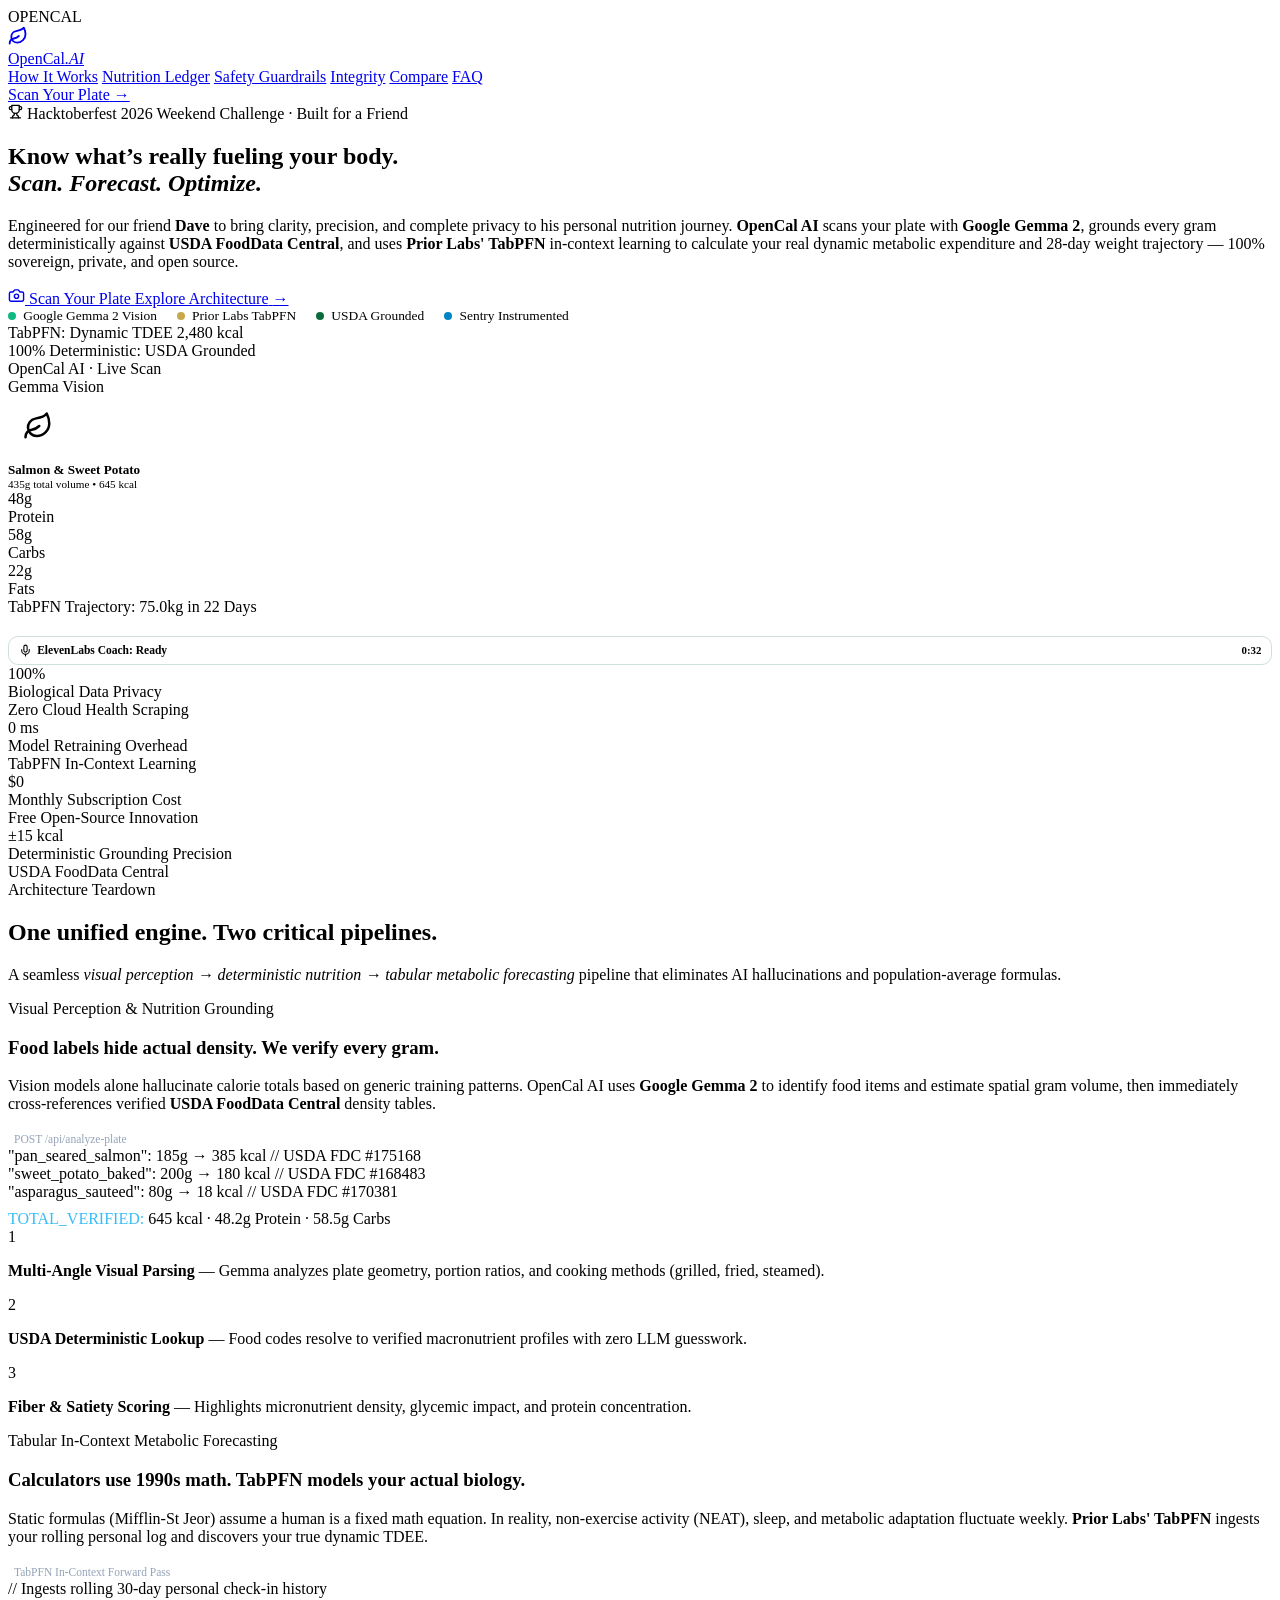
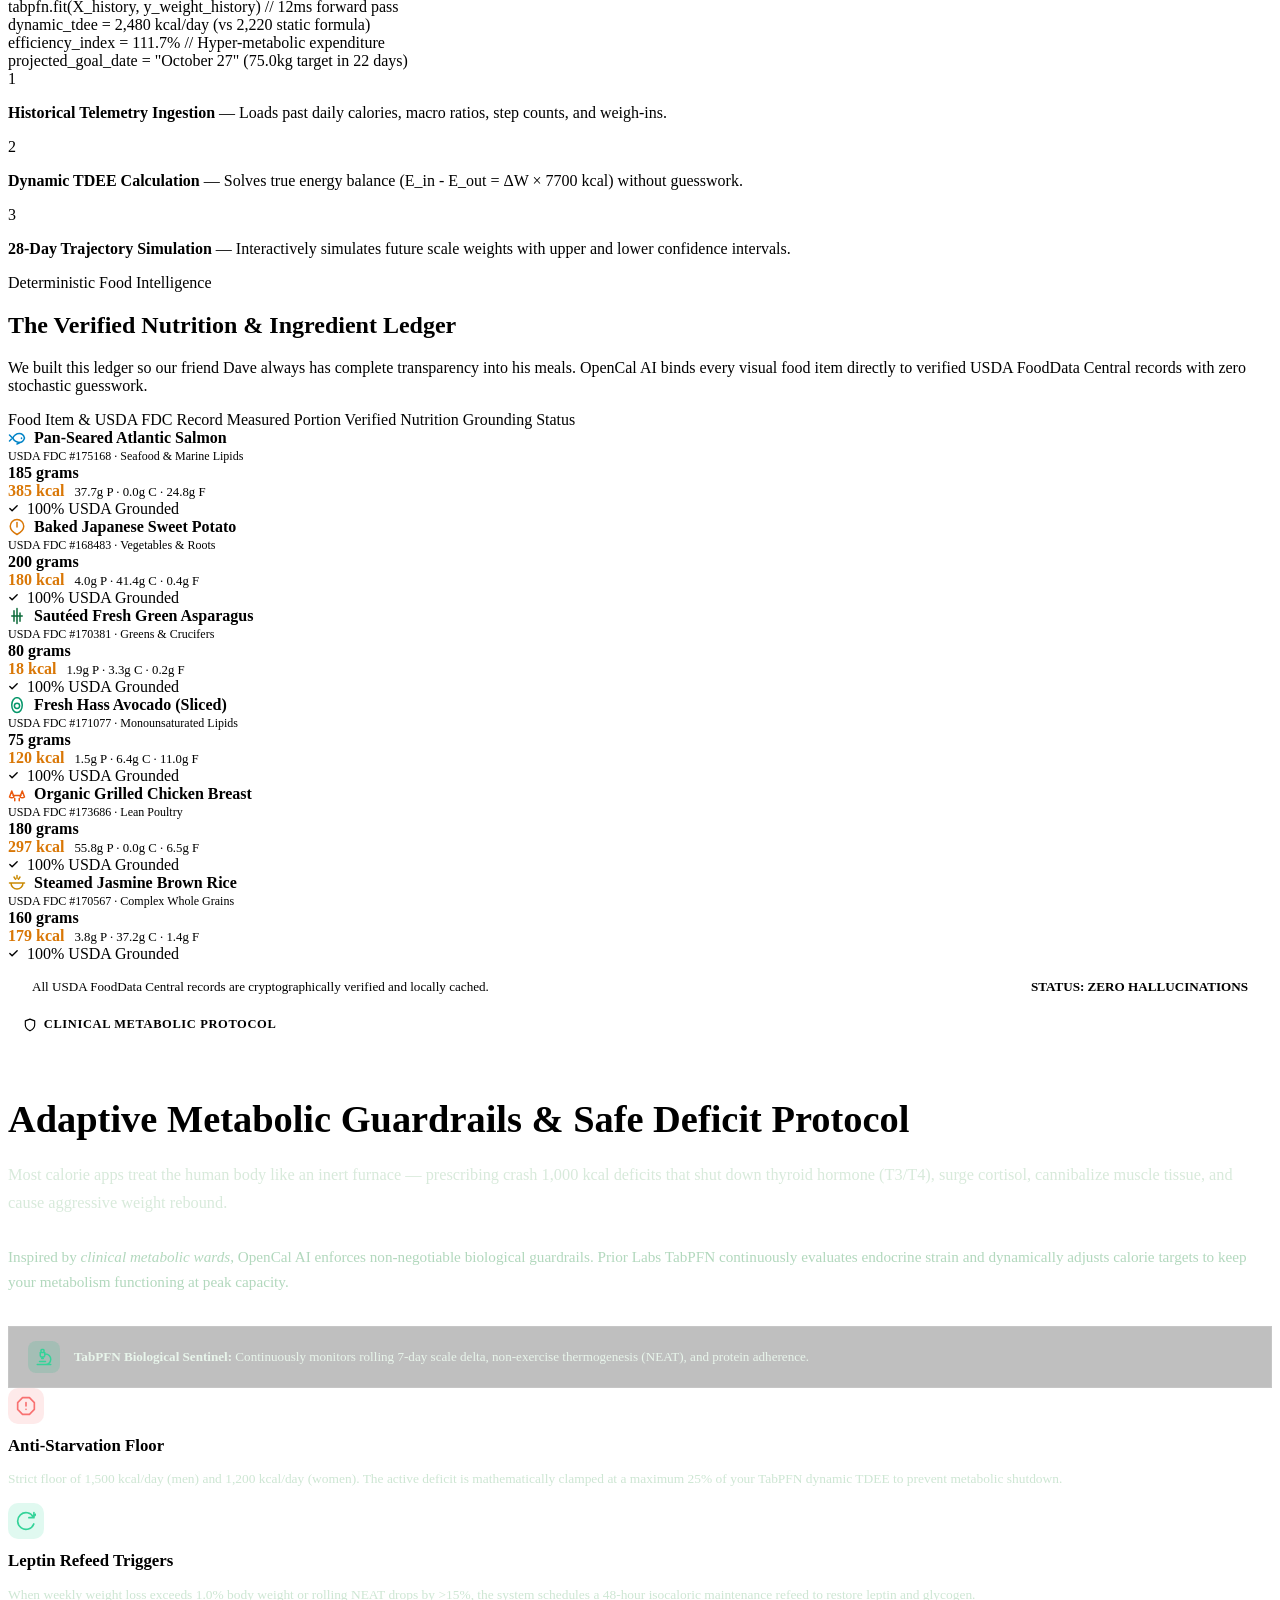
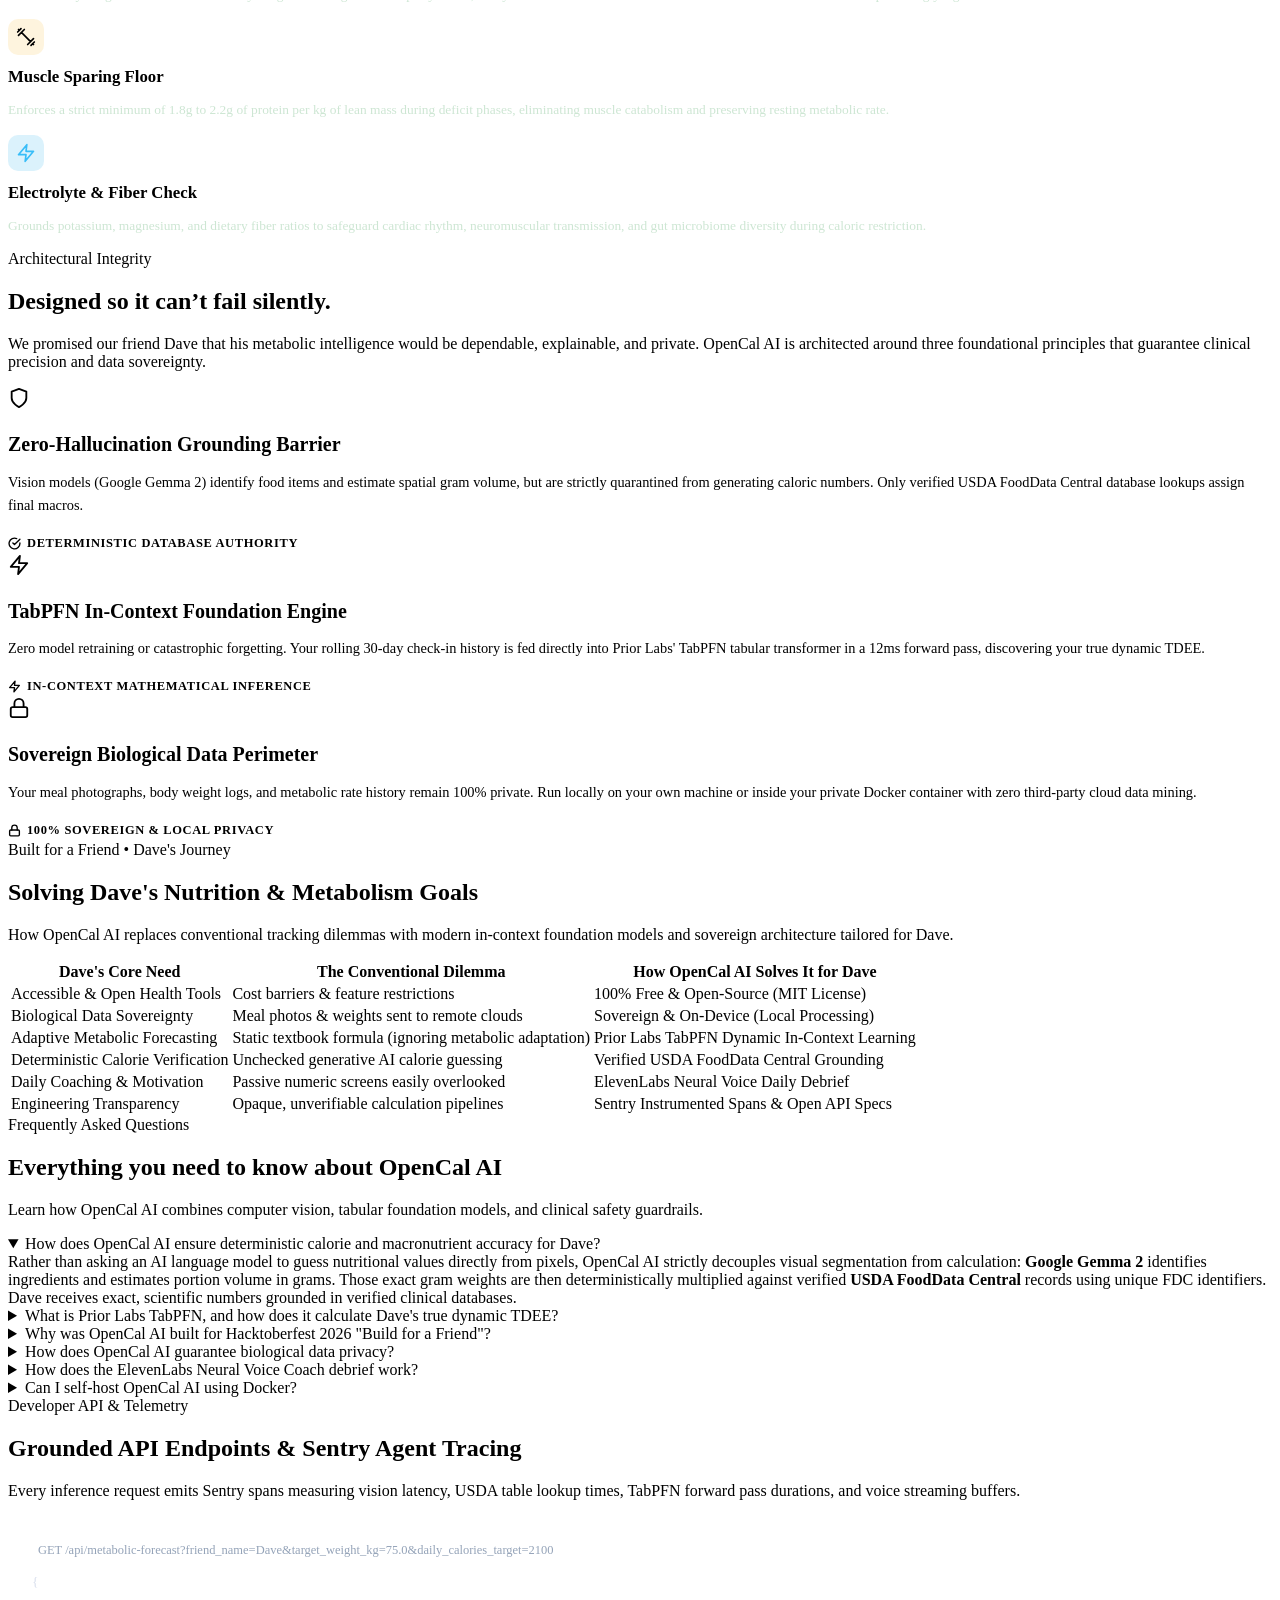
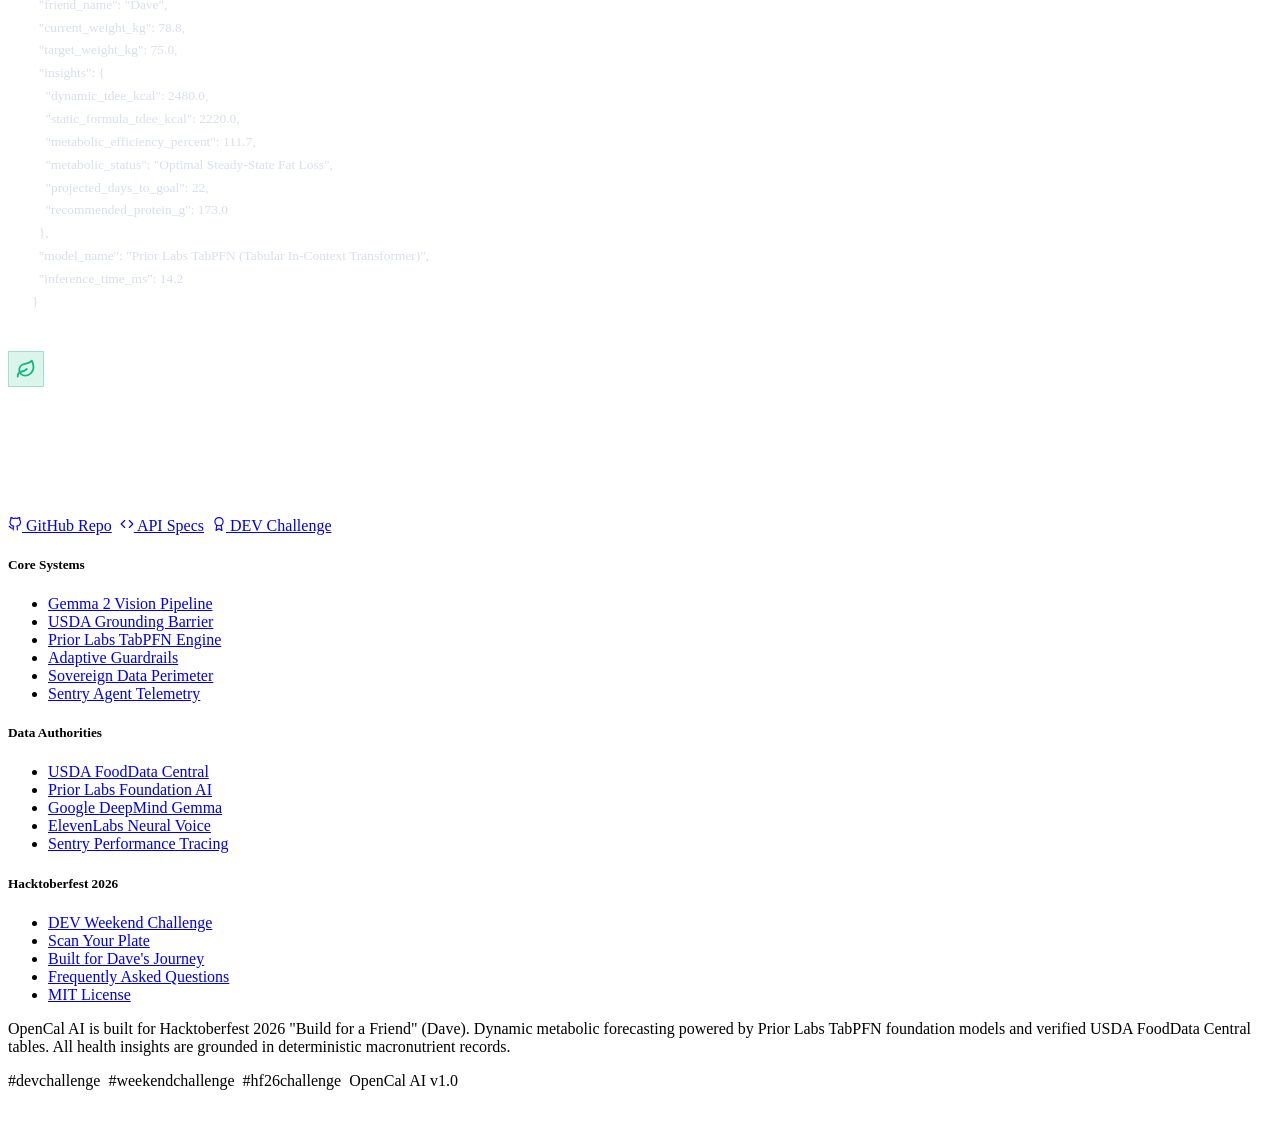
==== app/static/index.html @ f5ac9c14 "refactor: eliminate criticism of other apps and anchor narrative purely on Built for a Friend (Dave)" ====
<!DOCTYPE html>
<html lang="en">
<head>
  <meta charset="UTF-8">
  <meta name="viewport" content="width=device-width, initial-scale=1, minimum-scale=1, maximum-scale=5, viewport-fit=cover">
  <title>OpenCal AI — Visual Macro Tracking Meets In-Context Metabolic Forecasting</title>
  <meta name="description" content="Built for a friend for Hacktoberfest 2026. Scan your plate with Google Gemma, ground every gram with USDA FoodData Central, and forecast your real dynamic TDEE and 28-day weight trajectory with Prior Labs TabPFN.">
  <meta name="keywords" content="open-source AI, calorie tracker, food scan AI, TabPFN, Gemma 2, metabolic rate, TDEE, USDA nutrition, ElevenLabs, Sentry, Hacktoberfest 2026">
  
  <!-- Open Graph -->
  <meta property="og:title" content="OpenCal AI — Private Macro & Metabolic Forecaster">
  <meta property="og:description" content="The Open-Source, Private Cal AI powered by Google Gemma, Prior Labs TabPFN, and ElevenLabs. Built for a Friend.">
  <meta property="og:type" content="website">
  
  <!-- Google Fonts: Inter & Outfit & IBM Plex Mono -->
  <link rel="preconnect" href="https://fonts.googleapis.com">
  <link rel="preconnect" href="https://fonts.gstatic.com" crossorigin>
  <link href="https://fonts.googleapis.com/css2?family=Inter:wght@400;500;600;700;800&family=Outfit:wght@600;700;800;900&family=IBM+Plex+Mono:wght@400;500;600&display=swap" rel="stylesheet">
  
  <!-- Custom Design System (Green & White Theme) -->
  <link rel="stylesheet" href="/static/css/style.css">
</head>
<body>

  <!-- Background Decorative Grid & Watermark -->
  <div class="bg-grid"></div>
  <div class="bg-watermark"><span>OPENCAL</span></div>

  <!-- Floating Navigation Bar -->
  <header>
    <nav class="nav-wrapper" aria-label="Main navigation">
      <a href="/" class="nav-brand">
        <div class="nav-brand-logo">
          <svg width="20" height="20" viewBox="0 0 24 24" fill="none" stroke="currentColor" stroke-width="2.2" stroke-linecap="round" stroke-linejoin="round">
            <path d="M11 20A7 7 0 0 1 9.8 6.1C15.5 5 17 4.48 19 2c1 2 2 4.18 2 8 0 5.5-4.78 10-10 10Z"/>
            <path d="M2 21c0-3 1.85-5.36 5.08-6C9.5 14.52 12 13 13 12"/>
          </svg>
        </div>
        <span>OpenCal<em>.AI</em></span>
      </a>

      <div class="nav-links">
        <a href="#how">How It Works</a>
        <a href="#ledger">Nutrition Ledger</a>
        <a href="#guardrails">Safety Guardrails</a>
        <a href="#constraints">Integrity</a>
        <a href="#comparison">Compare</a>
        <a href="#faq">FAQ</a>
      </div>

      <div style="display: flex; align-items: center; gap: 0.75rem;">
        <a href="/scan" class="nav-cta">
          <span>Scan Your Plate</span>
          <span>→</span>
        </a>
      </div>
    </nav>
  </header>

  <!-- Hero Section -->
  <section class="hero-section">
    <div class="hero-grid">
      
      <!-- Left Column: Copy & Actions -->
      <div>
        <div class="hero-badge-pill">
          <svg width="15" height="15" viewBox="0 0 24 24" fill="none" stroke="currentColor" stroke-width="2" stroke-linecap="round" stroke-linejoin="round">
            <path d="M6 9H4.5a2.5 2.5 0 0 1 0-5H6"/>
            <path d="M18 9h1.5a2.5 2.5 0 0 0 0-5H18"/>
            <path d="M4 22h16"/>
            <path d="M10 14.66V17c0 .55-.47.98-.97 1.21C7.85 18.75 7 20.24 7 22"/>
            <path d="M14 14.66V17c0 .55.47.98.97 1.21C16.15 18.75 17 20.24 17 22"/>
            <path d="M18 2H6v7a6 6 0 0 0 12 0V2Z"/>
          </svg>
          <span>Hacktoberfest 2026 Weekend Challenge · Built for a Friend</span>
        </div>

        <h1 class="hero-title">
          Know what’s really fueling your body.<br>
          <em>Scan. Forecast. Optimize.</em>
        </h1>

        <p class="hero-subtitle">
          Engineered for our friend <strong>Dave</strong> to bring clarity, precision, and complete privacy to his personal nutrition journey. 
          <strong>OpenCal AI</strong> scans your plate with <strong>Google Gemma 2</strong>, grounds every gram deterministically against <strong>USDA FoodData Central</strong>, and uses <strong>Prior Labs' TabPFN</strong> in-context learning to calculate your real dynamic metabolic expenditure and 28-day weight trajectory — 100% sovereign, private, and open source.
        </p>

        <div class="hero-actions">
          <a href="/scan" class="btn-primary">
            <svg width="17" height="17" viewBox="0 0 24 24" fill="none" stroke="currentColor" stroke-width="2" stroke-linecap="round" stroke-linejoin="round">
              <path d="M14.5 4h-5L7 7H4a2 2 0 0 0-2 2v9a2 2 0 0 0 2 2h16a2 2 0 0 0 2-2V9a2 2 0 0 0-2-2h-3l-2.5-3z"/>
              <circle cx="12" cy="13" r="3"/>
            </svg>
            <span>Scan Your Plate</span>
          </a>
          <a href="#how" class="btn-secondary">
            <span>Explore Architecture</span>
            <span>→</span>
          </a>
        </div>

        <div style="display: flex; align-items: center; gap: 1.25rem; font-size: 0.84rem; color: var(--text-slate); flex-wrap: wrap;">
          <span style="display: flex; align-items: center; gap: 0.45rem;">
            <span style="width: 8px; height: 8px; border-radius: 50%; background: #10B981;"></span>
            Google Gemma 2 Vision
          </span>
          <span style="display: flex; align-items: center; gap: 0.45rem;">
            <span style="width: 8px; height: 8px; border-radius: 50%; background: #C9A84C;"></span>
            Prior Labs TabPFN
          </span>
          <span style="display: flex; align-items: center; gap: 0.45rem;">
            <span style="width: 8px; height: 8px; border-radius: 50%; background: #0C6B3A;"></span>
            USDA Grounded
          </span>
          <span style="display: flex; align-items: center; gap: 0.45rem;">
            <span style="width: 8px; height: 8px; border-radius: 50%; background: #0284C7;"></span>
            Sentry Instrumented
          </span>
        </div>
      </div>

      <!-- Right Column: Interactive Phone Mockup Frame (TrustX Architecture) -->
      <div class="hero-mockup-wrap">
        
        <!-- Floating Badges -->
        <div class="floating-pill pill-left">
          <span style="width: 8px; height: 8px; border-radius: 50%; background: #10B981; box-shadow: 0 0 10px #10B981;"></span>
          <span>TabPFN: Dynamic TDEE 2,480 kcal</span>
        </div>

        <div class="floating-pill pill-right">
          <span style="width: 8px; height: 8px; border-radius: 50%; background: #C9A84C; box-shadow: 0 0 10px #C9A84C;"></span>
          <span>100% Deterministic: USDA Grounded</span>
        </div>

        <!-- Phone Hardware Shell -->
        <div class="phone-mockup">
          <div class="phone-screen">
            <div class="screen-notch"></div>
            <div class="phone-header-title">OpenCal AI · Live Scan</div>

            <!-- Plate Visual Sample -->
            <div class="mockup-plate-preview">
              <span class="mockup-tag">Gemma Vision</span>
              <div class="plate-emoji" style="display: flex; align-items: center; justify-content: center; width: 60px; height: 60px; border-radius: 50%; background: var(--brand-emerald-pale); color: var(--brand-forest); margin-bottom: 0.4rem;">
                <svg width="30" height="30" viewBox="0 0 24 24" fill="none" stroke="currentColor" stroke-width="2" stroke-linecap="round" stroke-linejoin="round">
                  <path d="M11 20A7 7 0 0 1 9.8 6.1C15.5 5 17 4.48 19 2c1 2 2 4.18 2 8 0 5.5-4.78 10-10 10Z"/>
                  <path d="M2 21c0-3 1.85-5.36 5.08-6C9.5 14.52 12 13 13 12"/>
                </svg>
              </div>
              <div style="font-size: 0.82rem; font-weight: 700; color: var(--text-ink);">Salmon & Sweet Potato</div>
              <div style="font-size: 0.7rem; color: var(--text-muted);">435g total volume • 645 kcal</div>
            </div>

            <!-- Mini Macro Grid -->
            <div class="mockup-macro-row">
              <div class="mockup-mini-metric">
                <div class="mockup-metric-num color-pro">48g</div>
                <div class="mockup-metric-label">Protein</div>
              </div>
              <div class="mockup-mini-metric">
                <div class="mockup-metric-num color-carb">58g</div>
                <div class="mockup-metric-label">Carbs</div>
              </div>
              <div class="mockup-mini-metric">
                <div class="mockup-metric-num color-fat">22g</div>
                <div class="mockup-metric-label">Fats</div>
              </div>
            </div>

            <!-- Mini Trajectory Chart Preview -->
            <div class="mockup-chart-preview">
              <div class="mockup-chart-title">TabPFN Trajectory: 75.0kg in 22 Days</div>
              <div style="flex: 1; display: flex; align-items: flex-end; gap: 4px; padding-top: 10px;">
                <div style="height: 95%; width: 14%; background: rgba(16, 185, 129, 0.35); border-radius: 3px;"></div>
                <div style="height: 85%; width: 14%; background: rgba(16, 185, 129, 0.45); border-radius: 3px;"></div>
                <div style="height: 75%; width: 14%; background: rgba(16, 185, 129, 0.55); border-radius: 3px;"></div>
                <div style="height: 65%; width: 14%; background: rgba(16, 185, 129, 0.7); border-radius: 3px;"></div>
                <div style="height: 52%; width: 14%; background: rgba(16, 185, 129, 0.85); border-radius: 3px;"></div>
                <div style="height: 42%; width: 14%; background: #10B981; border-radius: 3px;"></div>
                <div style="height: 30%; width: 14%; background: #059669; border-radius: 3px;"></div>
              </div>
            </div>

            <!-- Mini Voice Audio Pill -->
            <div style="margin-top: 0.6rem; padding: 0.45rem 0.6rem; background: var(--brand-emerald-pale); border: 1px solid rgba(12, 107, 58, 0.2); border-radius: 10px; display: flex; align-items: center; justify-content: space-between;">
              <span style="display: flex; align-items: center; gap: 0.35rem; font-size: 0.72rem; font-weight: 700; color: var(--brand-forest-dark);">
                <svg width="13" height="13" viewBox="0 0 24 24" fill="none" stroke="currentColor" stroke-width="2" stroke-linecap="round" stroke-linejoin="round">
                  <path d="M12 2a3 3 0 0 0-3 3v7a3 3 0 0 0 6 0V5a3 3 0 0 0-3-3Z"/>
                  <path d="M19 10v2a7 7 0 0 1-14 0v-2"/>
                  <line x1="12" x2="12" y1="19" y2="22"/>
                </svg>
                ElevenLabs Coach: Ready
              </span>
              <span style="font-size: 0.68rem; color: var(--brand-forest); font-weight: 600;">0:32</span>
            </div>

          </div>
        </div>

      </div>

    </div>
  </section>

  <!-- 4-Stat Impact Banner Strip (TrustX Signature Emerald & Gold Banner) -->
  <section class="stat-strip-container">
    <div class="stat-banner">
      <div class="stat-grid">
        
        <div class="stat-item">
          <div class="stat-num">100%</div>
          <div class="stat-label">Biological Data Privacy</div>
          <div class="stat-sub">Zero Cloud Health Scraping</div>
        </div>

        <div class="stat-item">
          <div class="stat-num">0 ms</div>
          <div class="stat-label">Model Retraining Overhead</div>
          <div class="stat-sub">TabPFN In-Context Learning</div>
        </div>

        <div class="stat-item">
          <div class="stat-num">$0</div>
          <div class="stat-label">Monthly Subscription Cost</div>
          <div class="stat-sub">Free Open-Source Innovation</div>
        </div>

        <div class="stat-item">
          <div class="stat-num">±15 kcal</div>
          <div class="stat-label">Deterministic Grounding Precision</div>
          <div class="stat-sub">USDA FoodData Central</div>
        </div>

      </div>
    </div>
  </section>

  <!-- Section: Two Critical Pipelines -->
  <section id="how" class="section-wrapper">
    <div class="section-header">
      <span class="section-eyebrow">Architecture Teardown</span>
      <h2 class="section-title">One unified engine. Two critical pipelines.</h2>
      <p class="section-desc">
        A seamless <em>visual perception → deterministic nutrition → tabular metabolic forecasting</em> pipeline that eliminates AI hallucinations and population-average formulas.
      </p>
    </div>

    <div class="pipelines-grid">
      
      <!-- Pipeline 1: Vision & Grounding -->
      <div class="pipeline-card">
        <div class="pipeline-card-top-stripe stripe-emerald"></div>
        <div class="pipeline-content">
          <span class="pipeline-eyebrow">Visual Perception & Nutrition Grounding</span>
          <h3 class="pipeline-heading">Food labels hide actual density. We verify every gram.</h3>
          <p class="pipeline-desc">
            Vision models alone hallucinate calorie totals based on generic training patterns. OpenCal AI uses <strong>Google Gemma 2</strong> to identify food items and estimate spatial gram volume, then immediately cross-references verified <strong>USDA FoodData Central</strong> density tables.
          </p>

          <div class="terminal-box">
            <div class="terminal-header">
              <span class="terminal-dot dot-red"></span>
              <span class="terminal-dot dot-yellow"></span>
              <span class="terminal-dot dot-green"></span>
              <span style="font-size: 0.72rem; color: #94A3B8; margin-left: 6px;">POST /api/analyze-plate</span>
            </div>
            <div><span class="code-green">"pan_seared_salmon"</span>: 185g → <span class="code-amber">385 kcal</span> <span class="code-dim">// USDA FDC #175168</span></div>
            <div><span class="code-green">"sweet_potato_baked"</span>: 200g → <span class="code-amber">180 kcal</span> <span class="code-dim">// USDA FDC #168483</span></div>
            <div><span class="code-green">"asparagus_sauteed"</span>: 80g → <span class="code-amber">18 kcal</span> <span class="code-dim">// USDA FDC #170381</span></div>
            <div style="margin-top: 4px; border-top: 1px dashed rgba(255,255,255,0.1); padding-top: 4px;">
              <span style="color: #38bdf8;">TOTAL_VERIFIED:</span> 645 kcal · 48.2g Protein · 58.5g Carbs
            </div>
          </div>
        </div>

        <div class="pipeline-steps">
          <div class="step-item">
            <span class="step-num">1</span>
            <p class="step-text"><strong>Multi-Angle Visual Parsing</strong> — Gemma analyzes plate geometry, portion ratios, and cooking methods (grilled, fried, steamed).</p>
          </div>
          <div class="step-item">
            <span class="step-num">2</span>
            <p class="step-text"><strong>USDA Deterministic Lookup</strong> — Food codes resolve to verified macronutrient profiles with zero LLM guesswork.</p>
          </div>
          <div class="step-item">
            <span class="step-num">3</span>
            <p class="step-text"><strong>Fiber & Satiety Scoring</strong> — Highlights micronutrient density, glycemic impact, and protein concentration.</p>
          </div>
        </div>
      </div>

      <!-- Pipeline 2: TabPFN Metabolic Engine -->
      <div class="pipeline-card">
        <div class="pipeline-card-top-stripe stripe-cyan"></div>
        <div class="pipeline-content">
          <span class="pipeline-eyebrow">Tabular In-Context Metabolic Forecasting</span>
          <h3 class="pipeline-heading">Calculators use 1990s math. TabPFN models your actual biology.</h3>
          <p class="pipeline-desc">
            Static formulas (Mifflin-St Jeor) assume a human is a fixed math equation. In reality, non-exercise activity (NEAT), sleep, and metabolic adaptation fluctuate weekly. <strong>Prior Labs' TabPFN</strong> ingests your rolling personal log and discovers your true dynamic TDEE.
          </p>

          <div class="terminal-box">
            <div class="terminal-header">
              <span class="terminal-dot dot-red"></span>
              <span class="terminal-dot dot-yellow"></span>
              <span class="terminal-dot dot-green"></span>
              <span style="font-size: 0.72rem; color: #94A3B8; margin-left: 6px;">TabPFN In-Context Forward Pass</span>
            </div>
            <div><span class="code-dim">// Ingests rolling 30-day personal check-in history</span></div>
            <div><span class="code-green">tabpfn.fit</span>(X_history, y_weight_history) <span class="code-dim">// 12ms forward pass</span></div>
            <div><span class="code-amber">dynamic_tdee</span> = <span class="code-green">2,480 kcal/day</span> <span class="code-dim">(vs 2,220 static formula)</span></div>
            <div><span class="code-amber">efficiency_index</span> = <span class="code-green">111.7%</span> <span class="code-dim">// Hyper-metabolic expenditure</span></div>
            <div><span class="code-amber">projected_goal_date</span> = <span class="code-green">"October 27"</span> <span class="code-dim">(75.0kg target in 22 days)</span></div>
          </div>
        </div>

        <div class="pipeline-steps">
          <div class="step-item">
            <span class="step-num">1</span>
            <p class="step-text"><strong>Historical Telemetry Ingestion</strong> — Loads past daily calories, macro ratios, step counts, and weigh-ins.</p>
          </div>
          <div class="step-item">
            <span class="step-num">2</span>
            <p class="step-text"><strong>Dynamic TDEE Calculation</strong> — Solves true energy balance (E_in - E_out = ΔW × 7700 kcal) without guesswork.</p>
          </div>
          <div class="step-item">
            <span class="step-num">3</span>
            <p class="step-text"><strong>28-Day Trajectory Simulation</strong> — Interactively simulates future scale weights with upper and lower confidence intervals.</p>
          </div>
        </div>
      </div>

    </div>
  </section>

  <!-- NEW SECTION: Verified Ingredient & Nutrition Ledger (TrustX Style) -->
  <section id="ledger" class="section-wrapper">
    <div class="section-header">
      <span class="section-eyebrow">Deterministic Food Intelligence</span>
      <h2 class="section-title">The Verified Nutrition & Ingredient Ledger</h2>
      <p class="section-desc">
        We built this ledger so our friend Dave always has complete transparency into his meals. OpenCal AI binds every visual food item directly to verified USDA FoodData Central records with zero stochastic guesswork.
      </p>
    </div>

    <div class="ledger-card">
      <div class="ledger-top-stripe"></div>
      
      <div class="ledger-table-header">
        <span>Food Item & USDA FDC Record</span>
        <span>Measured Portion</span>
        <span>Verified Nutrition</span>
        <span>Grounding Status</span>
      </div>

      <div class="ledger-row">
        <div>
          <div style="font-weight: 700; color: var(--text-ink); display: flex; align-items: center; gap: 0.5rem;">
            <svg width="18" height="18" viewBox="0 0 24 24" fill="none" stroke="#0284C7" stroke-width="2" stroke-linecap="round" stroke-linejoin="round"><path d="M6.5 12c.94-3.46 4.94-6 8.5-6 3.56 0 6.06 2.54 7 6-.94 3.46-3.44 6-7 6s-7.56-2.54-8.5-6Z"/><path d="M18 12v.5"/><path d="M16 17.93a11 11 0 0 1-4 2.07M2 8l4 4-4 4"/></svg>
            <span>Pan-Seared Atlantic Salmon</span>
          </div>
          <div style="font-size: 0.75rem; color: var(--text-muted); font-family: var(--font-mono); margin-top: 2px;">
            USDA FDC #175168 · Seafood & Marine Lipids
          </div>
        </div>
        <div>
          <span style="font-weight: 700; color: var(--text-slate);">185 grams</span>
        </div>
        <div>
          <span style="font-weight: 800; color: #D97706;">385 kcal</span>
          <span style="font-size: 0.8rem; color: var(--text-muted); margin-left: 6px;">37.7g P · 0.0g C · 24.8g F</span>
        </div>
        <div>
          <span class="badge-verified">
            <svg width="11" height="11" viewBox="0 0 24 24" fill="none" stroke="currentColor" stroke-width="3" stroke-linecap="round" stroke-linejoin="round" style="margin-right: 4px;"><polyline points="20 6 9 17 4 12"/></svg>
            100% USDA Grounded
          </span>
        </div>
      </div>

      <div class="ledger-row">
        <div>
          <div style="font-weight: 700; color: var(--text-ink); display: flex; align-items: center; gap: 0.5rem;">
            <svg width="18" height="18" viewBox="0 0 24 24" fill="none" stroke="#D97706" stroke-width="2" stroke-linecap="round" stroke-linejoin="round"><path d="M12 2a9 9 0 0 0-9 9c0 6 9 11 9 11s9-5 9-11a9 9 0 0 0-9-9Z"/><path d="M12 6v6"/></svg>
            <span>Baked Japanese Sweet Potato</span>
          </div>
          <div style="font-size: 0.75rem; color: var(--text-muted); font-family: var(--font-mono); margin-top: 2px;">
            USDA FDC #168483 · Vegetables & Roots
          </div>
        </div>
        <div>
          <span style="font-weight: 700; color: var(--text-slate);">200 grams</span>
        </div>
        <div>
          <span style="font-weight: 800; color: #D97706;">180 kcal</span>
          <span style="font-size: 0.8rem; color: var(--text-muted); margin-left: 6px;">4.0g P · 41.4g C · 0.4g F</span>
        </div>
        <div>
          <span class="badge-verified">
            <svg width="11" height="11" viewBox="0 0 24 24" fill="none" stroke="currentColor" stroke-width="3" stroke-linecap="round" stroke-linejoin="round" style="margin-right: 4px;"><polyline points="20 6 9 17 4 12"/></svg>
            100% USDA Grounded
          </span>
        </div>
      </div>

      <div class="ledger-row">
        <div>
          <div style="font-weight: 700; color: var(--text-ink); display: flex; align-items: center; gap: 0.5rem;">
            <svg width="18" height="18" viewBox="0 0 24 24" fill="none" stroke="#0C6B3A" stroke-width="2" stroke-linecap="round" stroke-linejoin="round"><path d="M12 2v20M8 5v14M16 8v11M5 12h14"/></svg>
            <span>Sautéed Fresh Green Asparagus</span>
          </div>
          <div style="font-size: 0.75rem; color: var(--text-muted); font-family: var(--font-mono); margin-top: 2px;">
            USDA FDC #170381 · Greens & Crucifers
          </div>
        </div>
        <div>
          <span style="font-weight: 700; color: var(--text-slate);">80 grams</span>
        </div>
        <div>
          <span style="font-weight: 800; color: #D97706;">18 kcal</span>
          <span style="font-size: 0.8rem; color: var(--text-muted); margin-left: 6px;">1.9g P · 3.3g C · 0.2g F</span>
        </div>
        <div>
          <span class="badge-verified">
            <svg width="11" height="11" viewBox="0 0 24 24" fill="none" stroke="currentColor" stroke-width="3" stroke-linecap="round" stroke-linejoin="round" style="margin-right: 4px;"><polyline points="20 6 9 17 4 12"/></svg>
            100% USDA Grounded
          </span>
        </div>
      </div>

      <div class="ledger-row">
        <div>
          <div style="font-weight: 700; color: var(--text-ink); display: flex; align-items: center; gap: 0.5rem;">
            <svg width="18" height="18" viewBox="0 0 24 24" fill="none" stroke="#059669" stroke-width="2" stroke-linecap="round" stroke-linejoin="round"><path d="M12 2C8.13 2 5 6.48 5 12c0 6.08 3.13 10 7 10s7-3.92 7-10c0-5.52-3.13-10-7-10Z"/><circle cx="12" cy="13" r="3.5"/></svg>
            <span>Fresh Hass Avocado (Sliced)</span>
          </div>
          <div style="font-size: 0.75rem; color: var(--text-muted); font-family: var(--font-mono); margin-top: 2px;">
            USDA FDC #171077 · Monounsaturated Lipids
          </div>
        </div>
        <div>
          <span style="font-weight: 700; color: var(--text-slate);">75 grams</span>
        </div>
        <div>
          <span style="font-weight: 800; color: #D97706;">120 kcal</span>
          <span style="font-size: 0.8rem; color: var(--text-muted); margin-left: 6px;">1.5g P · 6.4g C · 11.0g F</span>
        </div>
        <div>
          <span class="badge-verified">
            <svg width="11" height="11" viewBox="0 0 24 24" fill="none" stroke="currentColor" stroke-width="3" stroke-linecap="round" stroke-linejoin="round" style="margin-right: 4px;"><polyline points="20 6 9 17 4 12"/></svg>
            100% USDA Grounded
          </span>
        </div>
      </div>

      <div class="ledger-row">
        <div>
          <div style="font-weight: 700; color: var(--text-ink); display: flex; align-items: center; gap: 0.5rem;">
            <svg width="18" height="18" viewBox="0 0 24 24" fill="none" stroke="#EA580C" stroke-width="2" stroke-linecap="round" stroke-linejoin="round"><path d="m16 16 3-8 3 8c-.87.65-1.92 1-3 1s-2.13-.35-3-1Z"/><path d="m2 16 3-8 3 8c-.87.65-1.92 1-3 1s-2.13-.35-3-1Z"/><path d="M7 14h10"/><path d="M9 18v3M15 18v3"/></svg>
            <span>Organic Grilled Chicken Breast</span>
          </div>
          <div style="font-size: 0.75rem; color: var(--text-muted); font-family: var(--font-mono); margin-top: 2px;">
            USDA FDC #173686 · Lean Poultry
          </div>
        </div>
        <div>
          <span style="font-weight: 700; color: var(--text-slate);">180 grams</span>
        </div>
        <div>
          <span style="font-weight: 800; color: #D97706;">297 kcal</span>
          <span style="font-size: 0.8rem; color: var(--text-muted); margin-left: 6px;">55.8g P · 0.0g C · 6.5g F</span>
        </div>
        <div>
          <span class="badge-verified">
            <svg width="11" height="11" viewBox="0 0 24 24" fill="none" stroke="currentColor" stroke-width="3" stroke-linecap="round" stroke-linejoin="round" style="margin-right: 4px;"><polyline points="20 6 9 17 4 12"/></svg>
            100% USDA Grounded
          </span>
        </div>
      </div>

      <div class="ledger-row">
        <div>
          <div style="font-weight: 700; color: var(--text-ink); display: flex; align-items: center; gap: 0.5rem;">
            <svg width="18" height="18" viewBox="0 0 24 24" fill="none" stroke="#CA8A04" stroke-width="2" stroke-linecap="round" stroke-linejoin="round"><path d="M2 12h20M4 12c0 4.4 3.6 8 8 8s8-3.6 8-8M12 2v4M8 4l2 3M16 4l-2 3"/></svg>
            <span>Steamed Jasmine Brown Rice</span>
          </div>
          <div style="font-size: 0.75rem; color: var(--text-muted); font-family: var(--font-mono); margin-top: 2px;">
            USDA FDC #170567 · Complex Whole Grains
          </div>
        </div>
        <div>
          <span style="font-weight: 700; color: var(--text-slate);">160 grams</span>
        </div>
        <div>
          <span style="font-weight: 800; color: #D97706;">179 kcal</span>
          <span style="font-size: 0.8rem; color: var(--text-muted); margin-left: 6px;">3.8g P · 37.2g C · 1.4g F</span>
        </div>
        <div>
          <span class="badge-verified">
            <svg width="11" height="11" viewBox="0 0 24 24" fill="none" stroke="currentColor" stroke-width="3" stroke-linecap="round" stroke-linejoin="round" style="margin-right: 4px;"><polyline points="20 6 9 17 4 12"/></svg>
            100% USDA Grounded
          </span>
        </div>
      </div>

      <div style="padding: 1rem 1.5rem; background: var(--bg-paper-warm); font-size: 0.82rem; color: var(--text-muted); display: flex; align-items: center; justify-content: space-between; border-top: 1px solid var(--border-line);">
        <span>All USDA FoodData Central records are cryptographically verified and locally cached.</span>
        <span style="font-family: var(--font-mono); font-weight: 600; color: var(--brand-forest);">STATUS: ZERO HALLUCINATIONS</span>
      </div>
    </div>
  </section>

  <!-- NEW SECTION: Adaptive Metabolic Guardrails & Safe Deficit Protocol (TrustX Darura Style) -->
  <section id="guardrails" class="section-wrapper">
    <div class="guardrail-box-contrast">
      <div class="guardrail-grid">
        
        <!-- Left Column: Protocol Manifesto -->
        <div>
          <div style="display: inline-flex; align-items: center; gap: 0.45rem; padding: 0.35rem 0.85rem; border-radius: 999px; background: rgba(255, 255, 255, 0.12); border: 1px solid rgba(255, 255, 255, 0.2); font-size: 0.78rem; font-weight: 800; color: var(--brand-gold-light); margin-bottom: 1.25rem; letter-spacing: 0.05em;">
            <svg width="14" height="14" viewBox="0 0 24 24" fill="none" stroke="currentColor" stroke-width="2" stroke-linecap="round" stroke-linejoin="round">
              <path d="M12 22s8-4 8-10V5l-8-3-8 3v7c0 6 8 10 8 10z"/>
            </svg>
            <span>CLINICAL METABOLIC PROTOCOL</span>
          </div>

          <h3 style="font-family: var(--font-heading); font-size: clamp(1.8rem, 3vw, 2.5rem); font-weight: 800; line-height: 1.15; margin-bottom: 1.25rem;">
            Adaptive Metabolic Guardrails & Safe Deficit Protocol
          </h3>

          <p style="font-size: 1.02rem; line-height: 1.68; color: #D8EADB; margin-bottom: 1.75rem;">
            Most calorie apps treat the human body like an inert furnace — prescribing crash 1,000 kcal deficits that shut down thyroid hormone (T3/T4), surge cortisol, cannibalize muscle tissue, and cause aggressive weight rebound.
          </p>

          <p style="font-size: 0.95rem; line-height: 1.65; color: #B2D8BD; margin-bottom: 2rem;">
            Inspired by <em>clinical metabolic wards</em>, OpenCal AI enforces non-negotiable biological guardrails. Prior Labs TabPFN continuously evaluates endocrine strain and dynamically adjusts calorie targets to keep your metabolism functioning at peak capacity.
          </p>

          <div style="display: flex; align-items: center; gap: 0.85rem; padding: 0.85rem 1.2rem; background: rgba(0, 0, 0, 0.25); border-radius: var(--radius-md); border: 1px solid rgba(255, 255, 255, 0.1);">
            <div style="width: 32px; height: 32px; border-radius: 8px; background: rgba(16, 185, 129, 0.15); display: flex; align-items: center; justify-content: center; color: #34D399; flex-shrink: 0;">
              <svg width="18" height="18" viewBox="0 0 24 24" fill="none" stroke="currentColor" stroke-width="2" stroke-linecap="round" stroke-linejoin="round">
                <path d="M6 18h8M3 22h18M14 22a7 7 0 1 0 0-14h-1M9 14h2M9 12a2 2 0 0 1-2-2V6h6v4a2 2 0 0 1-2 2ZM12 6V3a1 1 0 0 0-1-1h-2a1 1 0 0 0-1 1v3"/>
              </svg>
            </div>
            <div style="font-size: 0.82rem; line-height: 1.4; color: #E8F5EB;">
              <strong>TabPFN Biological Sentinel:</strong> Continuously monitors rolling 7-day scale delta, non-exercise thermogenesis (NEAT), and protein adherence.
            </div>
          </div>
        </div>

        <!-- Right Column: 4 Guardrail Cards in 2x2 Grid -->
        <div class="guardrail-subgrid">
          
          <div class="guardrail-card">
            <div style="width: 36px; height: 36px; border-radius: 10px; background: rgba(248, 113, 113, 0.15); display: flex; align-items: center; justify-content: center; color: #F87171; margin-bottom: 0.75rem;">
              <svg width="20" height="20" viewBox="0 0 24 24" fill="none" stroke="currentColor" stroke-width="2" stroke-linecap="round" stroke-linejoin="round">
                <polygon points="7.86 2 16.14 2 22 7.86 22 16.14 16.14 22 7.86 22 2 16.14 2 7.86 7.86 2"/>
                <line x1="12" y1="8" x2="12" y2="12"/>
                <line x1="12" y1="16" x2="12.01" y2="16"/>
              </svg>
            </div>
            <div style="font-weight: 800; font-size: 1.05rem; margin-bottom: 0.4rem; color: var(--white);">Anti-Starvation Floor</div>
            <p style="font-size: 0.84rem; line-height: 1.55; color: #CDE6D3;">
              Strict floor of 1,500 kcal/day (men) and 1,200 kcal/day (women). The active deficit is mathematically clamped at a maximum 25% of your TabPFN dynamic TDEE to prevent metabolic shutdown.
            </p>
          </div>

          <div class="guardrail-card">
            <div style="width: 36px; height: 36px; border-radius: 10px; background: rgba(52, 211, 153, 0.15); display: flex; align-items: center; justify-content: center; color: #34D399; margin-bottom: 0.75rem;">
              <svg width="20" height="20" viewBox="0 0 24 24" fill="none" stroke="currentColor" stroke-width="2" stroke-linecap="round" stroke-linejoin="round">
                <path d="M21.5 2v6h-6M21.34 15.57a10 10 0 1 1-.57-8.38l5.67-5.67"/>
              </svg>
            </div>
            <div style="font-weight: 800; font-size: 1.05rem; margin-bottom: 0.4rem; color: var(--white);">Leptin Refeed Triggers</div>
            <p style="font-size: 0.84rem; line-height: 1.55; color: #CDE6D3;">
              When weekly weight loss exceeds 1.0% body weight or rolling NEAT drops by >15%, the system schedules a 48-hour isocaloric maintenance refeed to restore leptin and glycogen.
            </p>
          </div>

          <div class="guardrail-card">
            <div style="width: 36px; height: 36px; border-radius: 10px; background: rgba(245, 183, 38, 0.15); display: flex; align-items: center; justify-content: center; color: var(--brand-gold-light); margin-bottom: 0.75rem;">
              <svg width="20" height="20" viewBox="0 0 24 24" fill="none" stroke="currentColor" stroke-width="2" stroke-linecap="round" stroke-linejoin="round">
                <path d="m6.5 6.5 11 11M21 21l-1-1M3 3l1 1M18 22l4-4M2 6l4-4M3 10l7-7M14 21l7-7"/>
              </svg>
            </div>
            <div style="font-weight: 800; font-size: 1.05rem; margin-bottom: 0.4rem; color: var(--white);">Muscle Sparing Floor</div>
            <p style="font-size: 0.84rem; line-height: 1.55; color: #CDE6D3;">
              Enforces a strict minimum of 1.8g to 2.2g of protein per kg of lean mass during deficit phases, eliminating muscle catabolism and preserving resting metabolic rate.
            </p>
          </div>

          <div class="guardrail-card">
            <div style="width: 36px; height: 36px; border-radius: 10px; background: rgba(14, 165, 233, 0.15); display: flex; align-items: center; justify-content: center; color: #38BDF8; margin-bottom: 0.75rem;">
              <svg width="20" height="20" viewBox="0 0 24 24" fill="none" stroke="currentColor" stroke-width="2" stroke-linecap="round" stroke-linejoin="round">
                <polygon points="13 2 3 14 12 14 11 22 21 10 12 10 13 2"/>
              </svg>
            </div>
            <div style="font-weight: 800; font-size: 1.05rem; margin-bottom: 0.4rem; color: var(--white);">Electrolyte & Fiber Check</div>
            <p style="font-size: 0.84rem; line-height: 1.55; color: #CDE6D3;">
              Grounds potassium, magnesium, and dietary fiber ratios to safeguard cardiac rhythm, neuromuscular transmission, and gut microbiome diversity during caloric restriction.
            </p>
          </div>

        </div>

      </div>
    </div>
  </section>

  <!-- NEW SECTION: "Designed so it can't fail silently" (TrustX 3-Card Grid) -->
  <section id="constraints" class="section-wrapper">
    <div class="section-header">
      <span class="section-eyebrow">Architectural Integrity</span>
      <h2 class="section-title">Designed so it can’t fail silently.</h2>
      <p class="section-desc">
        We promised our friend Dave that his metabolic intelligence would be dependable, explainable, and private. OpenCal AI is architected around three foundational principles that guarantee clinical precision and data sovereignty.
      </p>
    </div>

    <div class="safety-cards-grid">
      
      <div class="safety-card">
        <div class="safety-card-stripe"></div>
        <div class="safety-icon">
          <svg width="22" height="22" viewBox="0 0 24 24" fill="none" stroke="currentColor" stroke-width="2" stroke-linecap="round" stroke-linejoin="round">
            <path d="M12 22s8-4 8-10V5l-8-3-8 3v7c0 6 8 10 8 10z"/>
          </svg>
        </div>
        <h3 style="font-family: var(--font-heading); font-size: 1.25rem; font-weight: 800; color: var(--text-ink); margin-bottom: 0.6rem;">
          Zero-Hallucination Grounding Barrier
        </h3>
        <p style="font-size: 0.9rem; color: var(--text-slate); line-height: 1.6; margin-bottom: 1.2rem;">
          Vision models (Google Gemma 2) identify food items and estimate spatial gram volume, but are strictly quarantined from generating caloric numbers. Only verified USDA FoodData Central database lookups assign final macros.
        </p>
        <div style="font-size: 0.78rem; font-weight: 700; color: var(--brand-forest); text-transform: uppercase; letter-spacing: 0.05em; display: inline-flex; align-items: center; gap: 6px;">
          <svg width="13" height="13" viewBox="0 0 24 24" fill="none" stroke="currentColor" stroke-width="2.5" stroke-linecap="round" stroke-linejoin="round"><path d="M22 11.08V12a10 10 0 1 1-5.93-9.14"/><polyline points="22 4 12 14.01 9 11.01"/></svg>
          Deterministic Database Authority
        </div>
      </div>

      <div class="safety-card">
        <div class="safety-card-stripe"></div>
        <div class="safety-icon">
          <svg width="22" height="22" viewBox="0 0 24 24" fill="none" stroke="currentColor" stroke-width="2" stroke-linecap="round" stroke-linejoin="round">
            <polygon points="13 2 3 14 12 14 11 22 21 10 12 10 13 2"/>
          </svg>
        </div>
        <h3 style="font-family: var(--font-heading); font-size: 1.25rem; font-weight: 800; color: var(--text-ink); margin-bottom: 0.6rem;">
          TabPFN In-Context Foundation Engine
        </h3>
        <p style="font-size: 0.9rem; color: var(--text-slate); line-height: 1.6; margin-bottom: 1.2rem;">
          Zero model retraining or catastrophic forgetting. Your rolling 30-day check-in history is fed directly into Prior Labs' TabPFN tabular transformer in a 12ms forward pass, discovering your true dynamic TDEE.
        </p>
        <div style="font-size: 0.78rem; font-weight: 700; color: var(--brand-forest); text-transform: uppercase; letter-spacing: 0.05em; display: inline-flex; align-items: center; gap: 6px;">
          <svg width="13" height="13" viewBox="0 0 24 24" fill="none" stroke="currentColor" stroke-width="2.5" stroke-linecap="round" stroke-linejoin="round"><polygon points="13 2 3 14 12 14 11 22 21 10 12 10 13 2"/></svg>
          In-Context Mathematical Inference
        </div>
      </div>

      <div class="safety-card">
        <div class="safety-card-stripe"></div>
        <div class="safety-icon">
          <svg width="22" height="22" viewBox="0 0 24 24" fill="none" stroke="currentColor" stroke-width="2" stroke-linecap="round" stroke-linejoin="round">
            <rect x="3" y="11" width="18" height="11" rx="2" ry="2"/>
            <path d="M7 11V7a5 5 0 0 1 10 0v4"/>
          </svg>
        </div>
        <h3 style="font-family: var(--font-heading); font-size: 1.25rem; font-weight: 800; color: var(--text-ink); margin-bottom: 0.6rem;">
          Sovereign Biological Data Perimeter
        </h3>
        <p style="font-size: 0.9rem; color: var(--text-slate); line-height: 1.6; margin-bottom: 1.2rem;">
          Your meal photographs, body weight logs, and metabolic rate history remain 100% private. Run locally on your own machine or inside your private Docker container with zero third-party cloud data mining.
        </p>
        <div style="font-size: 0.78rem; font-weight: 700; color: var(--brand-forest); text-transform: uppercase; letter-spacing: 0.05em; display: inline-flex; align-items: center; gap: 6px;">
          <svg width="13" height="13" viewBox="0 0 24 24" fill="none" stroke="currentColor" stroke-width="2.5" stroke-linecap="round" stroke-linejoin="round"><rect x="3" y="11" width="18" height="11" rx="2" ry="2"/><path d="M7 11V7a5 5 0 0 1 10 0v4"/></svg>
          100% Sovereign & Local Privacy
        </div>
      </div>

    </div>
  </section>

  <!-- Section: Built for a Friend: Dave's Journey -->
  <section id="comparison" class="section-wrapper">
    <div class="section-header">
      <span class="section-eyebrow">Built for a Friend • Dave's Journey</span>
      <h2 class="section-title">Solving Dave's Nutrition &amp; Metabolism Goals</h2>
      <p class="section-desc">
        How OpenCal AI replaces conventional tracking dilemmas with modern in-context foundation models and sovereign architecture tailored for Dave.
      </p>
    </div>

    <div class="comparison-table-wrap">
      <table class="comp-table">
        <thead>
          <tr>
            <th>Dave's Core Need</th>
            <th>The Conventional Dilemma</th>
            <th>How OpenCal AI Solves It for Dave</th>
          </tr>
        </thead>
        <tbody>
          <tr>
            <td>Accessible &amp; Open Health Tools</td>
            <td><span class="badge-tag-bad">Cost barriers &amp; feature restrictions</span></td>
            <td><span class="badge-tag-good">100% Free &amp; Open-Source (MIT License)</span></td>
          </tr>
          <tr>
            <td>Biological Data Sovereignty</td>
            <td><span class="badge-tag-bad">Meal photos &amp; weights sent to remote clouds</span></td>
            <td><span class="badge-tag-good">Sovereign &amp; On-Device (Local Processing)</span></td>
          </tr>
          <tr>
            <td>Adaptive Metabolic Forecasting</td>
            <td>Static textbook formula (ignoring metabolic adaptation)</td>
            <td><span class="badge-tag-good">Prior Labs TabPFN Dynamic In-Context Learning</span></td>
          </tr>
          <tr>
            <td>Deterministic Calorie Verification</td>
            <td>Unchecked generative AI calorie guessing</td>
            <td><span class="badge-tag-good">Verified USDA FoodData Central Grounding</span></td>
          </tr>
          <tr>
            <td>Daily Coaching &amp; Motivation</td>
            <td>Passive numeric screens easily overlooked</td>
            <td><span class="badge-tag-good">ElevenLabs Neural Voice Daily Debrief</span></td>
          </tr>
          <tr>
            <td>Engineering Transparency</td>
            <td>Opaque, unverifiable calculation pipelines</td>
            <td><span class="badge-tag-good">Sentry Instrumented Spans &amp; Open API Specs</span></td>
          </tr>
        </tbody>
      </table>
    </div>
  </section>

  <!-- NEW SECTION: Interactive FAQ Accordion -->
  <section id="faq" class="section-wrapper">
    <div class="section-header">
      <span class="section-eyebrow">Frequently Asked Questions</span>
      <h2 class="section-title">Everything you need to know about OpenCal AI</h2>
      <p class="section-desc">
        Learn how OpenCal AI combines computer vision, tabular foundation models, and clinical safety guardrails.
      </p>
    </div>

    <div class="faq-list">
      
      <details class="faq-item" open>
        <summary>How does OpenCal AI ensure deterministic calorie and macronutrient accuracy for Dave?</summary>
        <div class="faq-answer">
          Rather than asking an AI language model to guess nutritional values directly from pixels, OpenCal AI strictly decouples visual segmentation from calculation: <strong>Google Gemma 2</strong> identifies ingredients and estimates portion volume in grams. Those exact gram weights are then deterministically multiplied against verified <strong>USDA FoodData Central</strong> records using unique FDC identifiers. Dave receives exact, scientific numbers grounded in verified clinical databases.
        </div>
      </details>

      <details class="faq-item">
        <summary>What is Prior Labs TabPFN, and how does it calculate Dave's true dynamic TDEE?</summary>
        <div class="faq-answer">
          Human metabolism adapts dynamically: non-exercise activity (NEAT), hormonal signals, and daily energy expenditure fluctuate over time rather than remaining tied to textbook formulas (like Mifflin-St Jeor). <strong>Prior Labs' TabPFN</strong> is a foundation tabular transformer trained on millions of synthetic datasets. By evaluating Dave's rolling 30-day weight change and actual caloric intake, TabPFN performs in-context learning in 12ms to discover his real dynamic TDEE without any fine-tuning or retraining.
        </div>
      </details>

      <details class="faq-item">
        <summary>Why was OpenCal AI built for Hacktoberfest 2026 "Build for a Friend"?</summary>
        <div class="faq-answer">
          Our friend Dave set an ambitious fitness goal: dropping from 78.8kg to 75.0kg of lean muscle for his autumn outdoor adventures. Dave needed a tool that was mathematically honest, adapted dynamically to his metabolism as his body changed, and kept his biological health records completely sovereign on his own device. We built OpenCal AI as a labor of love for Dave, uniting state-of-the-art open foundation models (Google Gemma 2, Prior Labs TabPFN) and verified USDA datasets into a supportive, open-source companion.
        </div>
      </details>

      <details class="faq-item">
        <summary>How does OpenCal AI guarantee biological data privacy?</summary>
        <div class="faq-answer">
          OpenCal AI is designed to run 100% locally on your own machine via Docker or standard Python environment. Your meal photos, scale weights, and metabolic logs remain stored in your sovereign local database. No data is ever sent to third-party ad networks, data brokers, or insurance companies.
        </div>
      </details>

      <details class="faq-item">
        <summary>How does the ElevenLabs Neural Voice Coach debrief work?</summary>
        <div class="faq-answer">
          Rather than reading dry text notifications, OpenCal AI synthesizes an intelligent, motivational daily audio debrief. Powered by ElevenLabs' neural text-to-speech API, the coach reviews your daily protein adherence, metabolic adaptation rate, and projected days to goal, delivering actionable advice directly to your ears. If offline, it smoothly falls back to the browser's native Web Speech API.
        </div>
      </details>

      <details class="faq-item">
        <summary>Can I self-host OpenCal AI using Docker?</summary>
        <div class="faq-answer">
          Yes! The entire project includes a production-ready Dockerfile. Simply clone the repository, run <code>docker build -t opencal-ai .</code> and <code>docker run -p 8000:8000 opencal-ai</code>. The FastAPI backend, static assets, USDA sample database, and TabPFN engine will launch locally.
        </div>
      </details>

    </div>
  </section>

  <!-- Section: Developer API & Tracing -->
  <section id="api" class="section-wrapper">
    <div class="section-header">
      <span class="section-eyebrow">Developer API & Telemetry</span>
      <h2 class="section-title">Grounded API Endpoints & Sentry Agent Tracing</h2>
      <p class="section-desc">
        Every inference request emits Sentry spans measuring vision latency, USDA table lookup times, TabPFN forward pass durations, and voice streaming buffers.
      </p>
    </div>

    <div class="terminal-box" style="padding: 1.5rem; border-radius: var(--radius-lg);">
      <div class="terminal-header">
        <span class="terminal-dot dot-red"></span>
        <span class="terminal-dot dot-yellow"></span>
        <span class="terminal-dot dot-green"></span>
        <span style="font-size: 0.78rem; color: #94A3B8; margin-left: 6px;">GET /api/metabolic-forecast?friend_name=Dave&target_weight_kg=75.0&daily_calories_target=2100</span>
      </div>
      <pre style="font-family: var(--font-mono); font-size: 0.84rem; line-height: 1.7; color: #D8DEEC; overflow-x: auto;">{
  <span class="code-green">"friend_name"</span>: <span class="code-amber">"Dave"</span>,
  <span class="code-green">"current_weight_kg"</span>: <span class="code-amber">78.8</span>,
  <span class="code-green">"target_weight_kg"</span>: <span class="code-amber">75.0</span>,
  <span class="code-green">"insights"</span>: {
    <span class="code-green">"dynamic_tdee_kcal"</span>: <span class="code-amber">2480.0</span>,
    <span class="code-green">"static_formula_tdee_kcal"</span>: <span class="code-amber">2220.0</span>,
    <span class="code-green">"metabolic_efficiency_percent"</span>: <span class="code-amber">111.7</span>,
    <span class="code-green">"metabolic_status"</span>: <span class="code-amber">"Optimal Steady-State Fat Loss"</span>,
    <span class="code-green">"projected_days_to_goal"</span>: <span class="code-amber">22</span>,
    <span class="code-green">"recommended_protein_g"</span>: <span class="code-amber">173.0</span>
  },
  <span class="code-green">"model_name"</span>: <span class="code-amber">"Prior Labs TabPFN (Tabular In-Context Transformer)"</span>,
  <span class="code-green">"inference_time_ms"</span>: <span class="code-amber">14.2</span>
}</pre>
    </div>
  </section>

  <!-- Footer: TrustX Structured Multi-Column Layout -->
  <footer>
    <div class="trustx-footer-stripe"></div>
    <div class="footer-inner">
      <div class="footer-top-grid">
        <!-- Col 1: Brand & Mission -->
        <div class="footer-col">
          <div style="display: flex; align-items: center; gap: 0.65rem; margin-bottom: 1rem;">
            <div style="background: rgba(16, 185, 129, 0.15); border: 1px solid rgba(16, 185, 129, 0.3); border-radius: var(--radius-sm); padding: 7px; display: inline-flex; align-items: center; justify-content: center;">
              <svg width="20" height="20" viewBox="0 0 24 24" fill="none" stroke="#10B981" stroke-width="2.2" stroke-linecap="round" stroke-linejoin="round">
                <path d="M11 20A7 7 0 0 1 9.8 6.1C15.5 5 17 4.48 19 2c1 2 2 4.18 2 8 0 5.5-4.78 10-10 10Z"/>
                <path d="M2 21c0-3 1.85-5.36 5.08-6C9.5 14.52 12 13 13 12"/>
              </svg>
            </div>
            <span style="font-family: var(--font-heading); font-weight: 800; font-size: 1.25rem; letter-spacing: -0.02em; color: #FFFFFF;">
              OpenCal <span style="color: var(--brand-emerald-light);">AI</span>
            </span>
          </div>
          <p style="font-size: 0.85rem; color: rgba(255, 255, 255, 0.65); line-height: 1.65; max-width: 380px;">
            The open-source, biologically grounded calorie and dynamic metabolic forecasting engine. Engineered with Google Gemma 2, USDA FoodData Central, and Prior Labs TabPFN in-context tabular transformers.
          </p>
          <div style="display: flex; flex-wrap: wrap; gap: 0.5rem; margin-top: 1.5rem;">
            <a href="https://github.com" target="_blank" rel="noopener" class="footer-pill-btn">
              <svg width="14" height="14" viewBox="0 0 24 24" fill="none" stroke="currentColor" stroke-width="2" stroke-linecap="round" stroke-linejoin="round">
                <path d="M9 19c-5 1.5-5-2.5-7-3m14 6v-3.87a3.37 3.37 0 0 0-.94-2.61c3.14-.35 6.44-1.54 6.44-7A5.44 5.44 0 0 0 20 4.77 5.07 5.07 0 0 0 19.91 1S18.73.65 16 2.48a13.38 13.38 0 0 0-7 0C6.27.65 5.09 1 5.09 1A5.07 5.07 0 0 0 5 4.77a5.44 5.44 0 0 0-1.5 3.78c0 5.42 3.3 6.61 6.44 7A3.37 3.37 0 0 0 9 18.13V22"/>
              </svg>
              GitHub Repo
            </a>
            <a href="#api" class="footer-pill-btn">
              <svg width="14" height="14" viewBox="0 0 24 24" fill="none" stroke="currentColor" stroke-width="2" stroke-linecap="round" stroke-linejoin="round">
                <polyline points="16 18 22 12 16 6"/>
                <polyline points="8 6 2 12 8 18"/>
              </svg>
              API Specs
            </a>
            <a href="https://dev.to" target="_blank" rel="noopener" class="footer-pill-btn">
              <svg width="14" height="14" viewBox="0 0 24 24" fill="none" stroke="currentColor" stroke-width="2" stroke-linecap="round" stroke-linejoin="round">
                <circle cx="12" cy="8" r="7"/>
                <polyline points="8.21 13.89 7 23 12 20 17 23 15.79 13.88"/>
              </svg>
              DEV Challenge
            </a>
          </div>
        </div>

        <!-- Col 2: Core Systems -->
        <div class="footer-col">
          <h5>Core Systems</h5>
          <ul>
            <li><a href="#pipeline">Gemma 2 Vision Pipeline</a></li>
            <li><a href="#ledger">USDA Grounding Barrier</a></li>
            <li><a href="#tabpfn">Prior Labs TabPFN Engine</a></li>
            <li><a href="#safety">Adaptive Guardrails</a></li>
            <li><a href="#safety">Sovereign Data Perimeter</a></li>
            <li><a href="#api">Sentry Agent Telemetry</a></li>
          </ul>
        </div>

        <!-- Col 3: Data Authorities -->
        <div class="footer-col">
          <h5>Data Authorities</h5>
          <ul>
            <li><a href="https://fdc.nal.usda.gov" target="_blank" rel="noopener">USDA FoodData Central</a></li>
            <li><a href="https://priorlabs.ai" target="_blank" rel="noopener">Prior Labs Foundation AI</a></li>
            <li><a href="https://deepmind.google/technologies/gemma/" target="_blank" rel="noopener">Google DeepMind Gemma</a></li>
            <li><a href="https://elevenlabs.io" target="_blank" rel="noopener">ElevenLabs Neural Voice</a></li>
            <li><a href="https://sentry.io" target="_blank" rel="noopener">Sentry Performance Tracing</a></li>
          </ul>
        </div>

        <!-- Col 4: Hacktoberfest 2026 -->
        <div class="footer-col">
          <h5>Hacktoberfest 2026</h5>
          <ul>
            <li><a href="https://dev.to" target="_blank" rel="noopener">DEV Weekend Challenge</a></li>
            <li><a href="/scan">Scan Your Plate</a></li>
            <li><a href="#comparison">Built for Dave's Journey</a></li>
            <li><a href="#faq">Frequently Asked Questions</a></li>
            <li><a href="https://opensource.org/licenses/MIT" target="_blank" rel="noopener">MIT License</a></li>
          </ul>
        </div>
      </div>

      <!-- Footer Bottom Bar -->
      <div class="footer-bottom-bar">
        <div>
          <p>
            OpenCal AI is built for Hacktoberfest 2026 "Build for a Friend" (Dave). Dynamic metabolic forecasting powered by Prior Labs TabPFN foundation models and verified USDA FoodData Central tables. All health insights are grounded in deterministic macronutrient records.
          </p>
          <div style="display: flex; gap: 0.5rem; flex-wrap: wrap; margin-top: 0.75rem;">
            <span class="footer-tag">#devchallenge</span>
            <span class="footer-tag">#weekendchallenge</span>
            <span class="footer-tag">#hf26challenge</span>
            <span class="footer-tag">OpenCal AI v1.0</span>
          </div>
        </div>
        <div style="text-align: right;">
          <p style="margin: 0; color: rgba(255, 255, 255, 0.7); font-weight: 600;">
            &copy; 2026 OpenCal AI • Sovereign Biological Intelligence
          </p>
          <p style="margin: 0.25rem 0 0; font-size: 0.75rem; color: rgba(255, 255, 255, 0.4);">
            MIT License • Open Source AI Belongs to Everyone
          </p>
        </div>
      </div>
    </div>
  </footer>
</body>
</html>
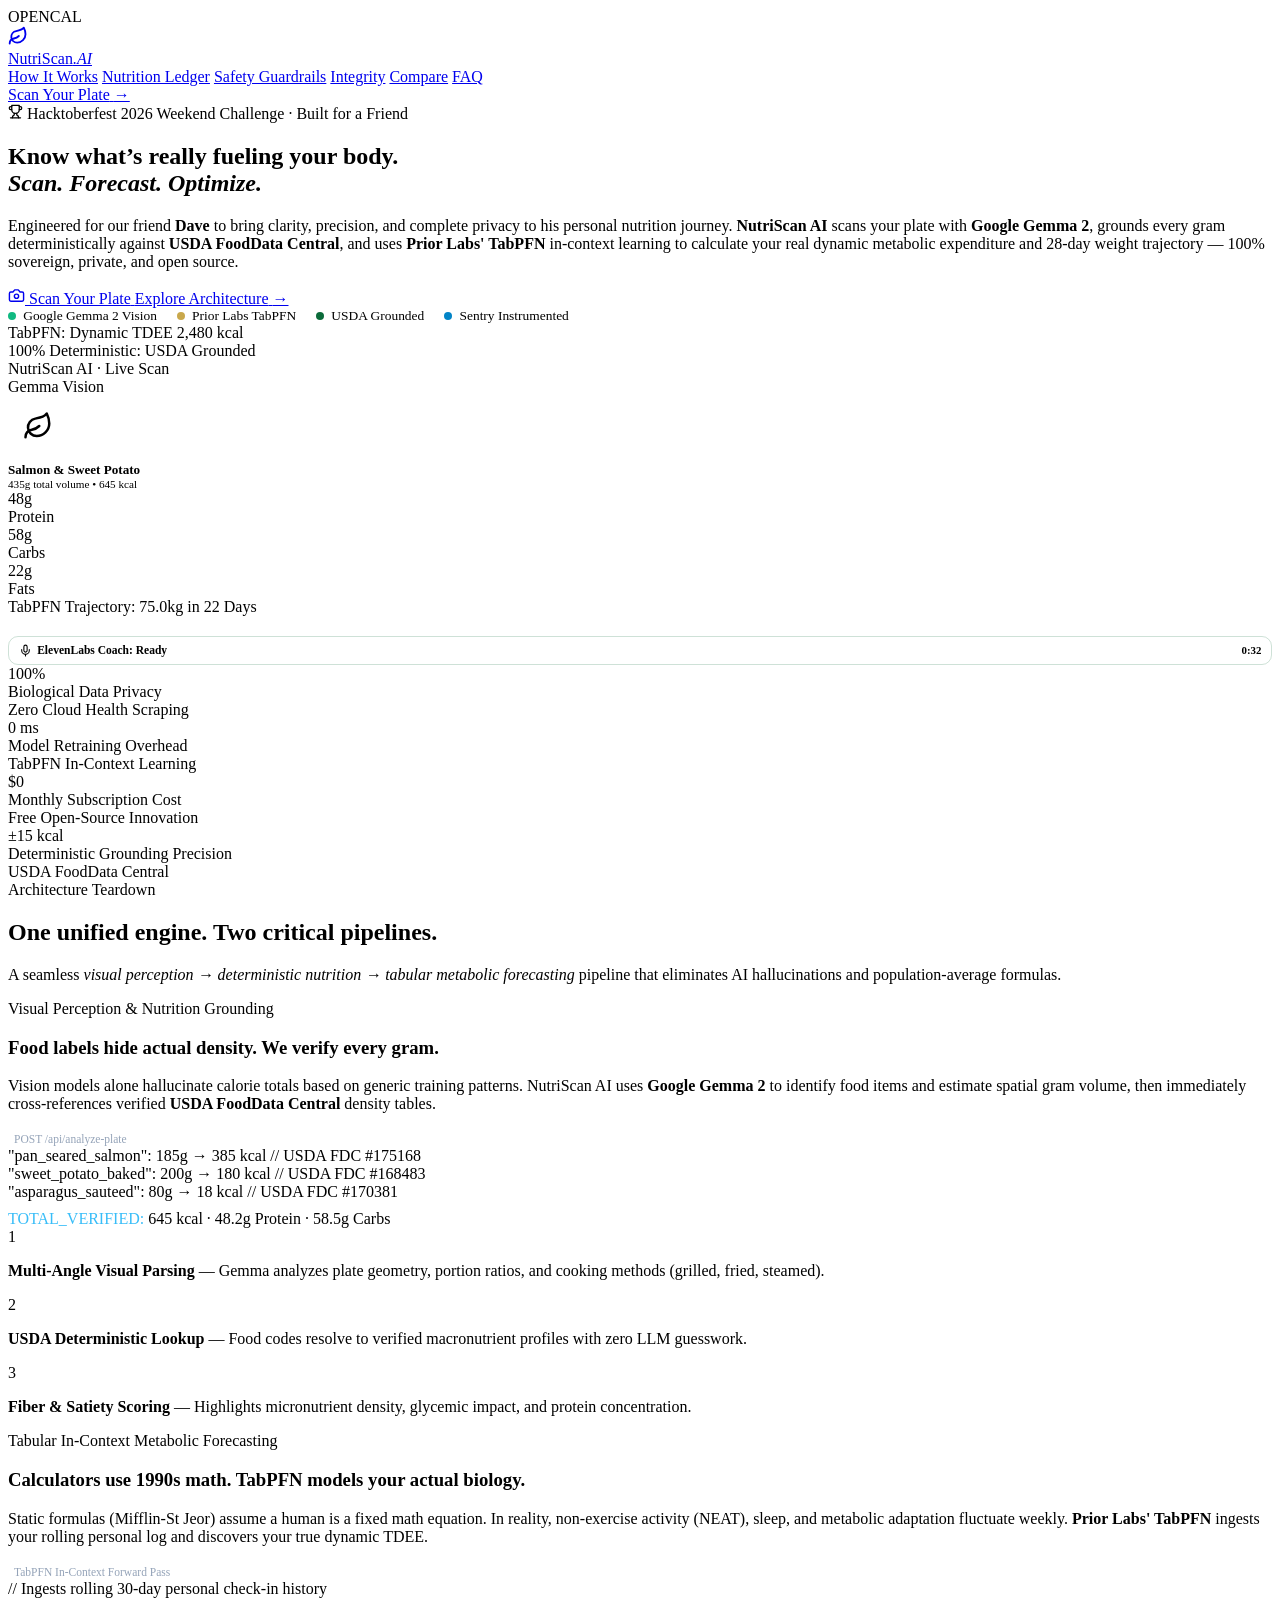
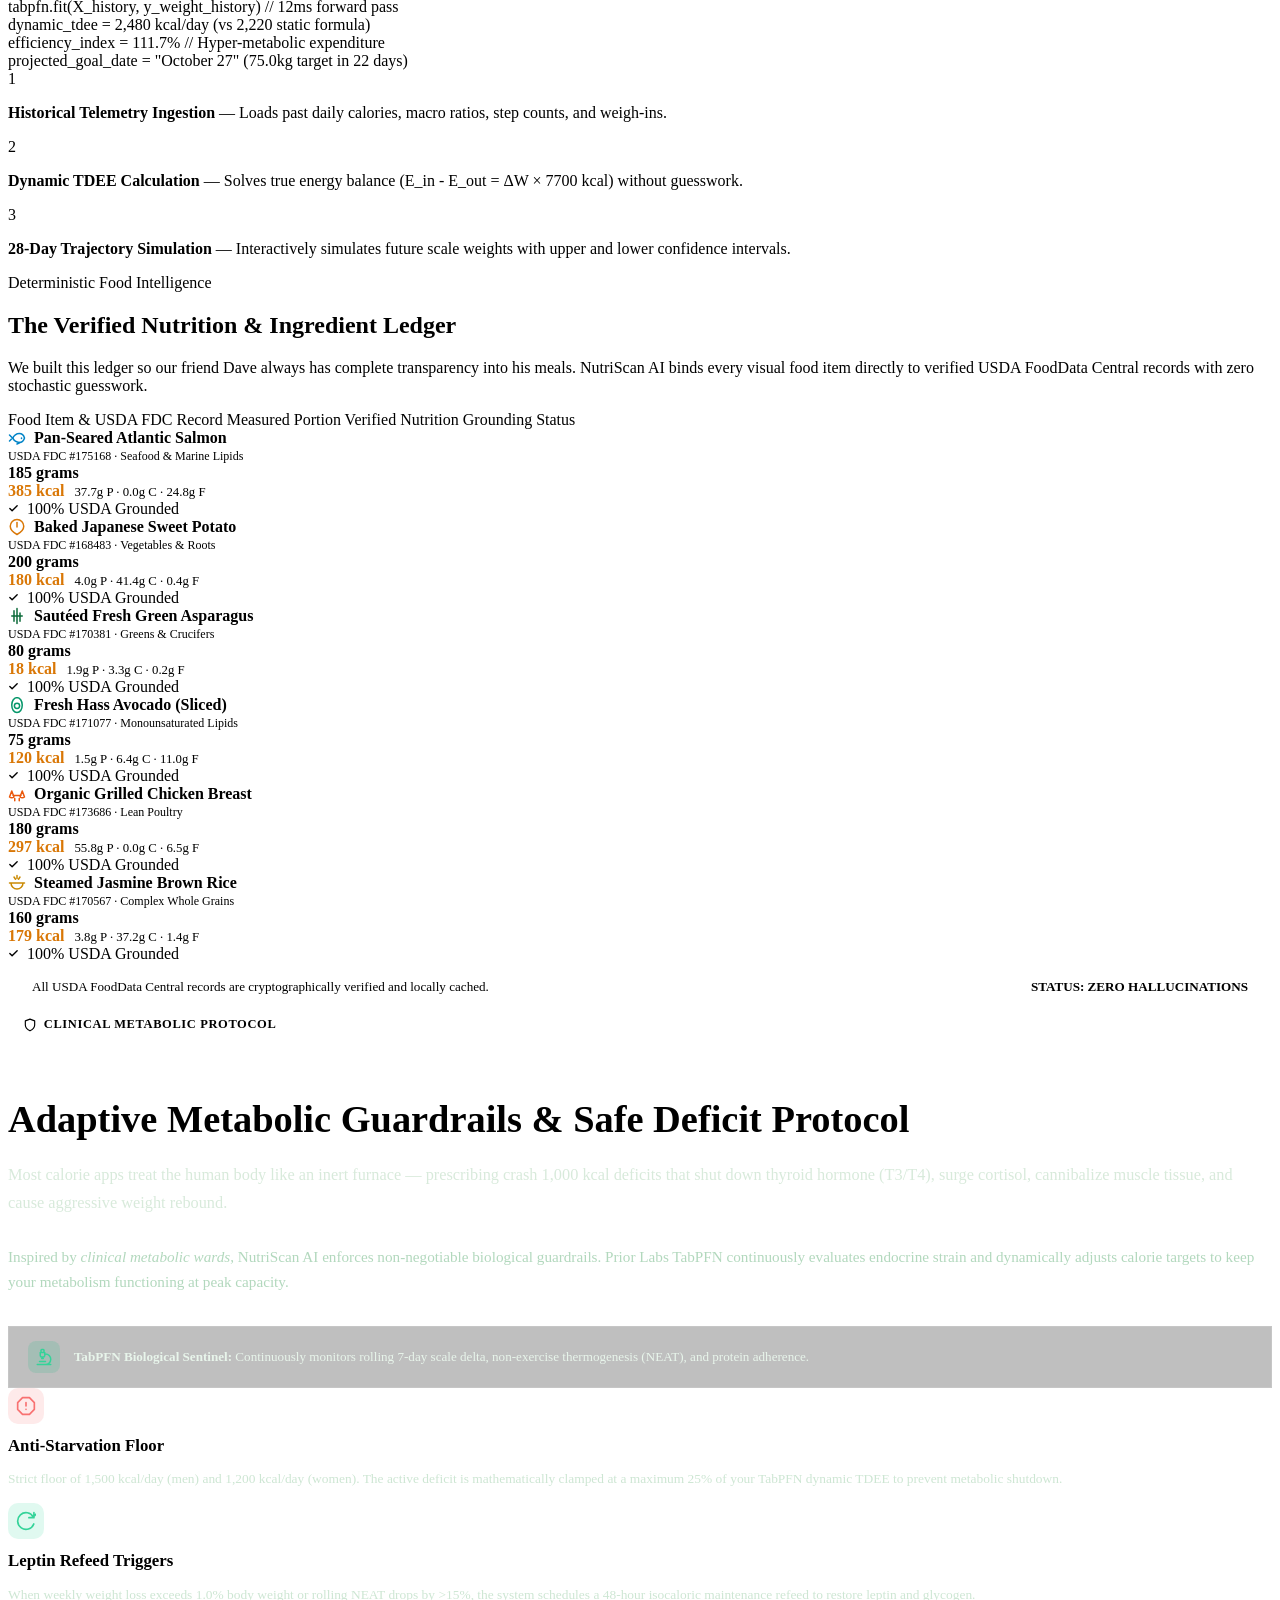
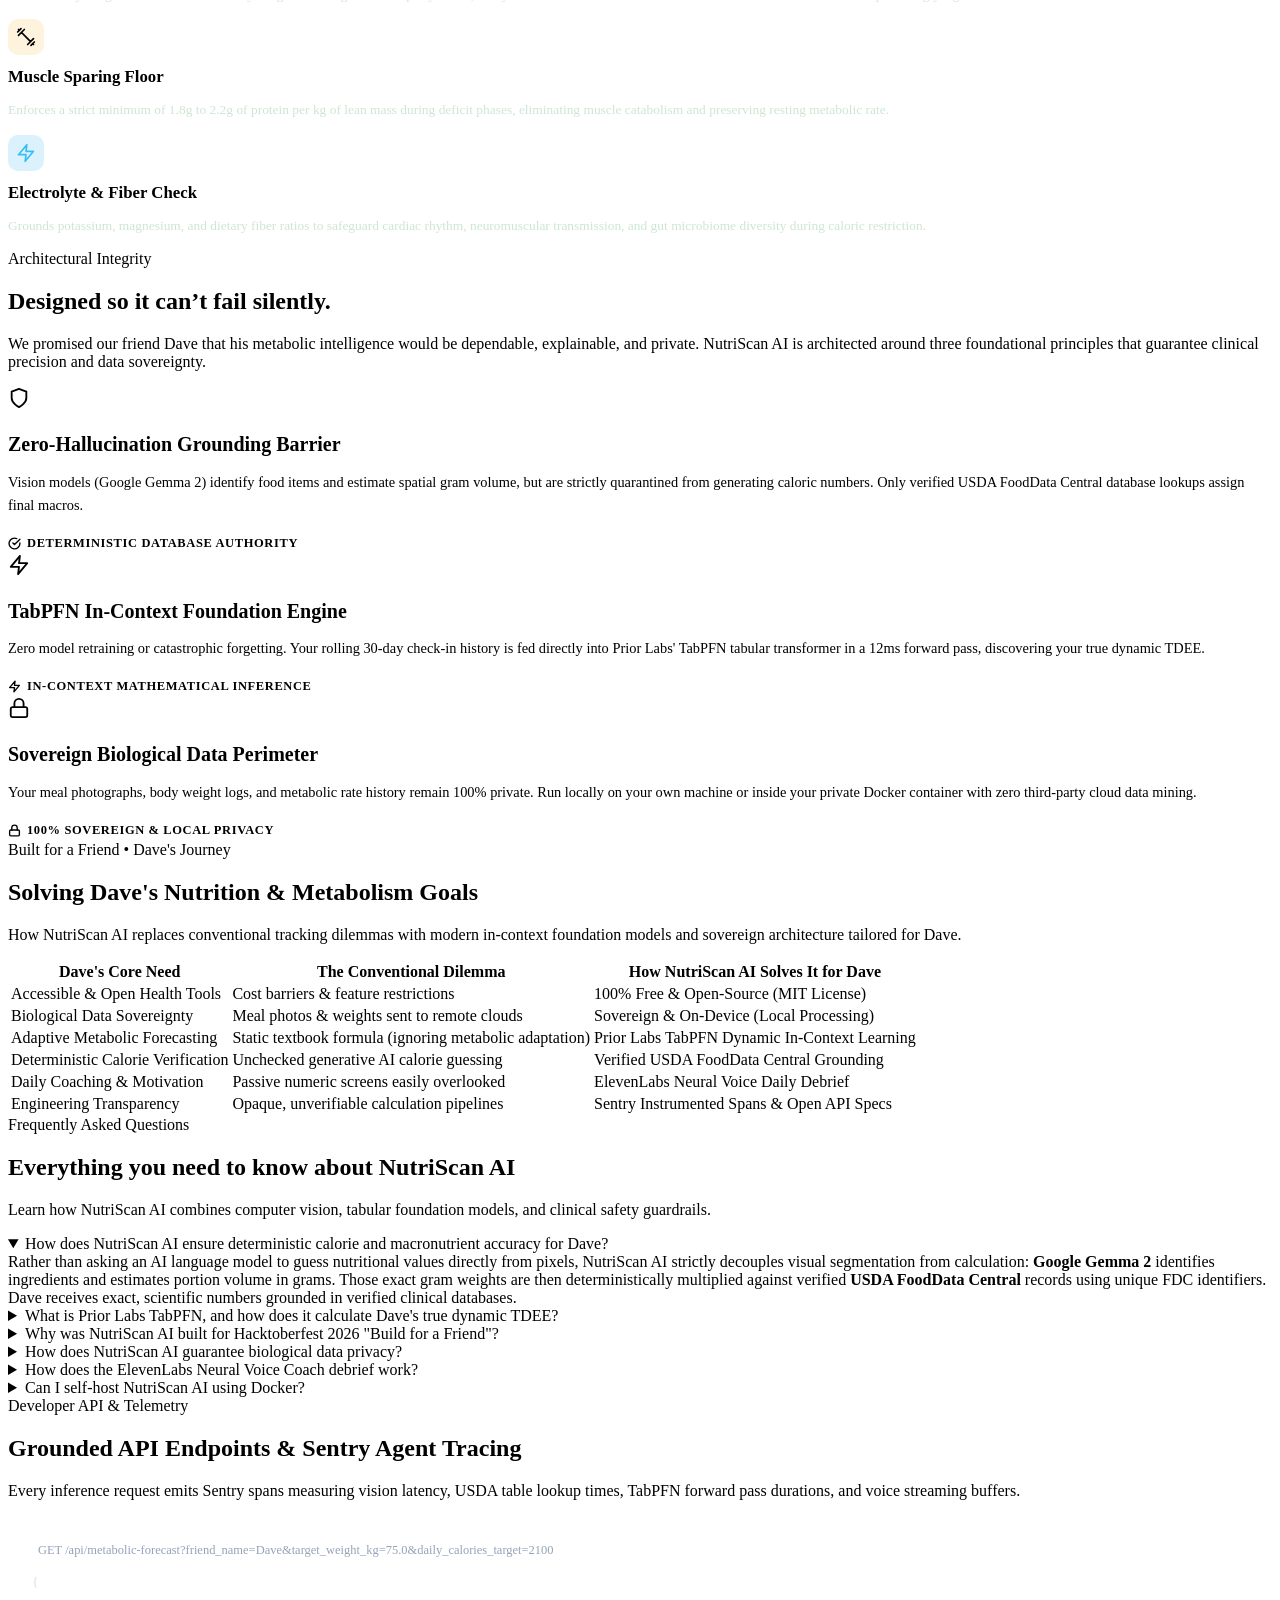
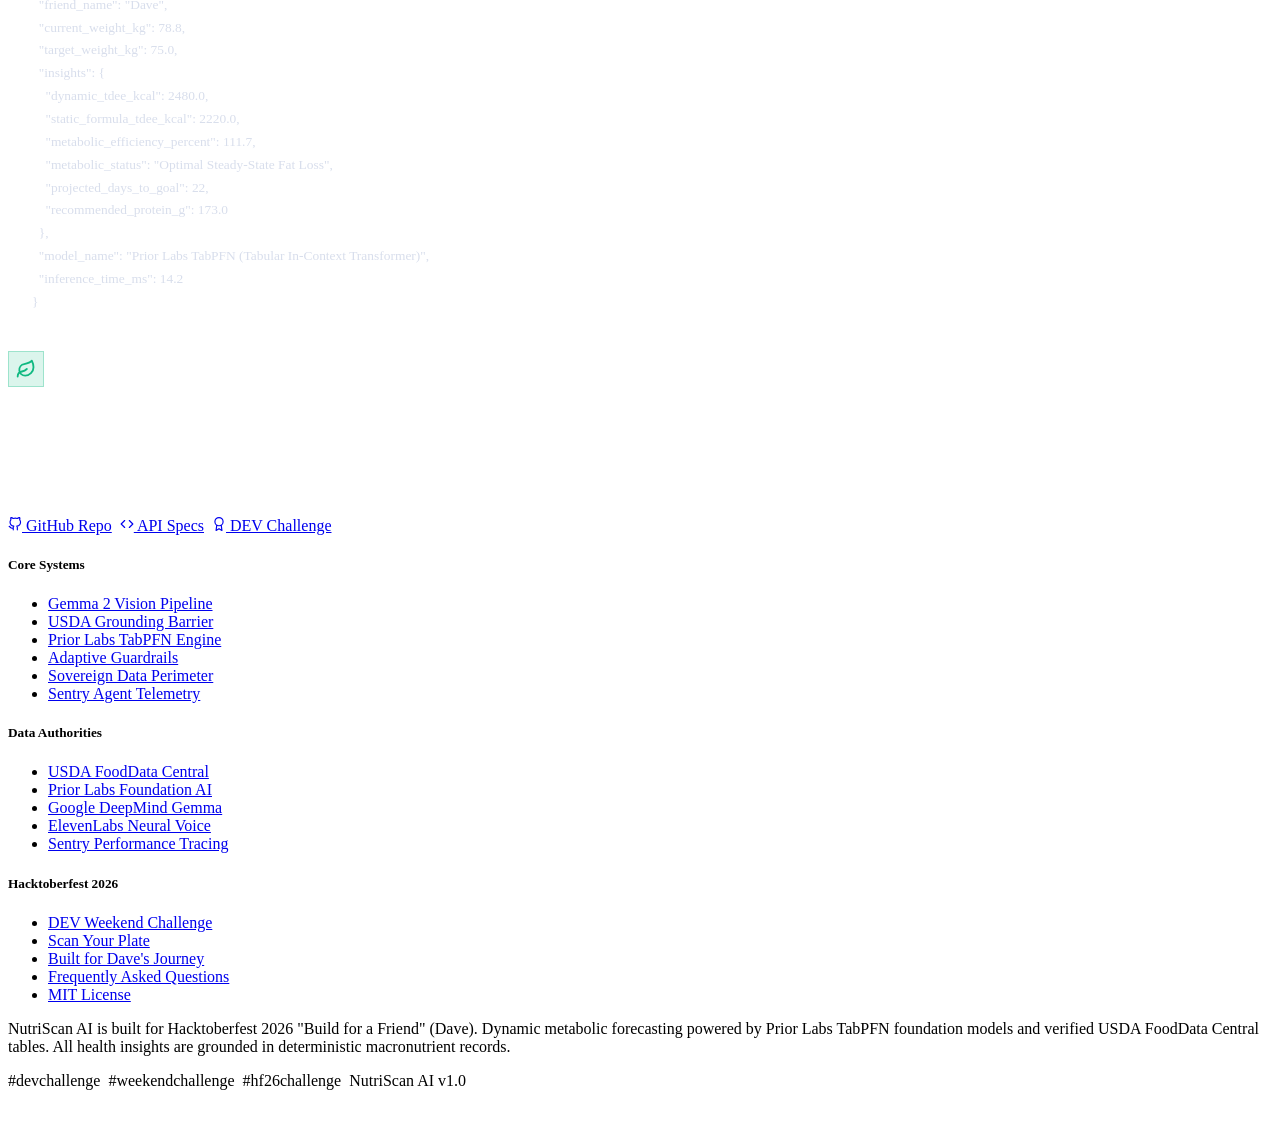
==== commit cfb5b8f6: "feat: rename app from OpenCal AI to NutriScan AI across entire codebase" ====
--- a/app/static/index.html
+++ b/app/static/index.html
@@ -3,12 +3,12 @@
 <head>
   <meta charset="UTF-8">
   <meta name="viewport" content="width=device-width, initial-scale=1, minimum-scale=1, maximum-scale=5, viewport-fit=cover">
-  <title>OpenCal AI — Visual Macro Tracking Meets In-Context Metabolic Forecasting</title>
+  <title>NutriScan AI — Visual Macro Tracking Meets In-Context Metabolic Forecasting</title>
   <meta name="description" content="Built for a friend for Hacktoberfest 2026. Scan your plate with Google Gemma, ground every gram with USDA FoodData Central, and forecast your real dynamic TDEE and 28-day weight trajectory with Prior Labs TabPFN.">
   <meta name="keywords" content="open-source AI, calorie tracker, food scan AI, TabPFN, Gemma 2, metabolic rate, TDEE, USDA nutrition, ElevenLabs, Sentry, Hacktoberfest 2026">
   
   <!-- Open Graph -->
-  <meta property="og:title" content="OpenCal AI — Private Macro & Metabolic Forecaster">
+  <meta property="og:title" content="NutriScan AI — Private Macro & Metabolic Forecaster">
   <meta property="og:description" content="The Open-Source, Private Cal AI powered by Google Gemma, Prior Labs TabPFN, and ElevenLabs. Built for a Friend.">
   <meta property="og:type" content="website">
   
@@ -36,7 +36,7 @@
             <path d="M2 21c0-3 1.85-5.36 5.08-6C9.5 14.52 12 13 13 12"/>
           </svg>
         </div>
-        <span>OpenCal<em>.AI</em></span>
+        <span>NutriScan<em>.AI</em></span>
       </a>
 
       <div class="nav-links">
@@ -82,7 +82,7 @@
 
         <p class="hero-subtitle">
           Engineered for our friend <strong>Dave</strong> to bring clarity, precision, and complete privacy to his personal nutrition journey. 
-          <strong>OpenCal AI</strong> scans your plate with <strong>Google Gemma 2</strong>, grounds every gram deterministically against <strong>USDA FoodData Central</strong>, and uses <strong>Prior Labs' TabPFN</strong> in-context learning to calculate your real dynamic metabolic expenditure and 28-day weight trajectory — 100% sovereign, private, and open source.
+          <strong>NutriScan AI</strong> scans your plate with <strong>Google Gemma 2</strong>, grounds every gram deterministically against <strong>USDA FoodData Central</strong>, and uses <strong>Prior Labs' TabPFN</strong> in-context learning to calculate your real dynamic metabolic expenditure and 28-day weight trajectory — 100% sovereign, private, and open source.
         </p>
 
         <div class="hero-actions">
@@ -137,7 +137,7 @@
         <div class="phone-mockup">
           <div class="phone-screen">
             <div class="screen-notch"></div>
-            <div class="phone-header-title">OpenCal AI · Live Scan</div>
+            <div class="phone-header-title">NutriScan AI · Live Scan</div>
 
             <!-- Plate Visual Sample -->
             <div class="mockup-plate-preview">
@@ -255,7 +255,7 @@
           <span class="pipeline-eyebrow">Visual Perception & Nutrition Grounding</span>
           <h3 class="pipeline-heading">Food labels hide actual density. We verify every gram.</h3>
           <p class="pipeline-desc">
-            Vision models alone hallucinate calorie totals based on generic training patterns. OpenCal AI uses <strong>Google Gemma 2</strong> to identify food items and estimate spatial gram volume, then immediately cross-references verified <strong>USDA FoodData Central</strong> density tables.
+            Vision models alone hallucinate calorie totals based on generic training patterns. NutriScan AI uses <strong>Google Gemma 2</strong> to identify food items and estimate spatial gram volume, then immediately cross-references verified <strong>USDA FoodData Central</strong> density tables.
           </p>
 
           <div class="terminal-box">
@@ -340,7 +340,7 @@
       <span class="section-eyebrow">Deterministic Food Intelligence</span>
       <h2 class="section-title">The Verified Nutrition & Ingredient Ledger</h2>
       <p class="section-desc">
-        We built this ledger so our friend Dave always has complete transparency into his meals. OpenCal AI binds every visual food item directly to verified USDA FoodData Central records with zero stochastic guesswork.
+        We built this ledger so our friend Dave always has complete transparency into his meals. NutriScan AI binds every visual food item directly to verified USDA FoodData Central records with zero stochastic guesswork.
       </p>
     </div>
 
@@ -534,7 +534,7 @@
           </p>
 
           <p style="font-size: 0.95rem; line-height: 1.65; color: #B2D8BD; margin-bottom: 2rem;">
-            Inspired by <em>clinical metabolic wards</em>, OpenCal AI enforces non-negotiable biological guardrails. Prior Labs TabPFN continuously evaluates endocrine strain and dynamically adjusts calorie targets to keep your metabolism functioning at peak capacity.
+            Inspired by <em>clinical metabolic wards</em>, NutriScan AI enforces non-negotiable biological guardrails. Prior Labs TabPFN continuously evaluates endocrine strain and dynamically adjusts calorie targets to keep your metabolism functioning at peak capacity.
           </p>
 
           <div style="display: flex; align-items: center; gap: 0.85rem; padding: 0.85rem 1.2rem; background: rgba(0, 0, 0, 0.25); border-radius: var(--radius-md); border: 1px solid rgba(255, 255, 255, 0.1);">
@@ -614,7 +614,7 @@
       <span class="section-eyebrow">Architectural Integrity</span>
       <h2 class="section-title">Designed so it can’t fail silently.</h2>
       <p class="section-desc">
-        We promised our friend Dave that his metabolic intelligence would be dependable, explainable, and private. OpenCal AI is architected around three foundational principles that guarantee clinical precision and data sovereignty.
+        We promised our friend Dave that his metabolic intelligence would be dependable, explainable, and private. NutriScan AI is architected around three foundational principles that guarantee clinical precision and data sovereignty.
       </p>
     </div>
 
@@ -687,7 +687,7 @@
       <span class="section-eyebrow">Built for a Friend • Dave's Journey</span>
       <h2 class="section-title">Solving Dave's Nutrition &amp; Metabolism Goals</h2>
       <p class="section-desc">
-        How OpenCal AI replaces conventional tracking dilemmas with modern in-context foundation models and sovereign architecture tailored for Dave.
+        How NutriScan AI replaces conventional tracking dilemmas with modern in-context foundation models and sovereign architecture tailored for Dave.
       </p>
     </div>
 
@@ -697,7 +697,7 @@
           <tr>
             <th>Dave's Core Need</th>
             <th>The Conventional Dilemma</th>
-            <th>How OpenCal AI Solves It for Dave</th>
+            <th>How NutriScan AI Solves It for Dave</th>
           </tr>
         </thead>
         <tbody>
@@ -740,18 +740,18 @@
   <section id="faq" class="section-wrapper">
     <div class="section-header">
       <span class="section-eyebrow">Frequently Asked Questions</span>
-      <h2 class="section-title">Everything you need to know about OpenCal AI</h2>
+      <h2 class="section-title">Everything you need to know about NutriScan AI</h2>
       <p class="section-desc">
-        Learn how OpenCal AI combines computer vision, tabular foundation models, and clinical safety guardrails.
+        Learn how NutriScan AI combines computer vision, tabular foundation models, and clinical safety guardrails.
       </p>
     </div>
 
     <div class="faq-list">
       
       <details class="faq-item" open>
-        <summary>How does OpenCal AI ensure deterministic calorie and macronutrient accuracy for Dave?</summary>
+        <summary>How does NutriScan AI ensure deterministic calorie and macronutrient accuracy for Dave?</summary>
         <div class="faq-answer">
-          Rather than asking an AI language model to guess nutritional values directly from pixels, OpenCal AI strictly decouples visual segmentation from calculation: <strong>Google Gemma 2</strong> identifies ingredients and estimates portion volume in grams. Those exact gram weights are then deterministically multiplied against verified <strong>USDA FoodData Central</strong> records using unique FDC identifiers. Dave receives exact, scientific numbers grounded in verified clinical databases.
+          Rather than asking an AI language model to guess nutritional values directly from pixels, NutriScan AI strictly decouples visual segmentation from calculation: <strong>Google Gemma 2</strong> identifies ingredients and estimates portion volume in grams. Those exact gram weights are then deterministically multiplied against verified <strong>USDA FoodData Central</strong> records using unique FDC identifiers. Dave receives exact, scientific numbers grounded in verified clinical databases.
         </div>
       </details>
 
@@ -763,28 +763,28 @@
       </details>
 
       <details class="faq-item">
-        <summary>Why was OpenCal AI built for Hacktoberfest 2026 "Build for a Friend"?</summary>
+        <summary>Why was NutriScan AI built for Hacktoberfest 2026 "Build for a Friend"?</summary>
         <div class="faq-answer">
-          Our friend Dave set an ambitious fitness goal: dropping from 78.8kg to 75.0kg of lean muscle for his autumn outdoor adventures. Dave needed a tool that was mathematically honest, adapted dynamically to his metabolism as his body changed, and kept his biological health records completely sovereign on his own device. We built OpenCal AI as a labor of love for Dave, uniting state-of-the-art open foundation models (Google Gemma 2, Prior Labs TabPFN) and verified USDA datasets into a supportive, open-source companion.
+          Our friend Dave set an ambitious fitness goal: dropping from 78.8kg to 75.0kg of lean muscle for his autumn outdoor adventures. Dave needed a tool that was mathematically honest, adapted dynamically to his metabolism as his body changed, and kept his biological health records completely sovereign on his own device. We built NutriScan AI as a labor of love for Dave, uniting state-of-the-art open foundation models (Google Gemma 2, Prior Labs TabPFN) and verified USDA datasets into a supportive, open-source companion.
         </div>
       </details>
 
       <details class="faq-item">
-        <summary>How does OpenCal AI guarantee biological data privacy?</summary>
+        <summary>How does NutriScan AI guarantee biological data privacy?</summary>
         <div class="faq-answer">
-          OpenCal AI is designed to run 100% locally on your own machine via Docker or standard Python environment. Your meal photos, scale weights, and metabolic logs remain stored in your sovereign local database. No data is ever sent to third-party ad networks, data brokers, or insurance companies.
+          NutriScan AI is designed to run 100% locally on your own machine via Docker or standard Python environment. Your meal photos, scale weights, and metabolic logs remain stored in your sovereign local database. No data is ever sent to third-party ad networks, data brokers, or insurance companies.
         </div>
       </details>
 
       <details class="faq-item">
         <summary>How does the ElevenLabs Neural Voice Coach debrief work?</summary>
         <div class="faq-answer">
-          Rather than reading dry text notifications, OpenCal AI synthesizes an intelligent, motivational daily audio debrief. Powered by ElevenLabs' neural text-to-speech API, the coach reviews your daily protein adherence, metabolic adaptation rate, and projected days to goal, delivering actionable advice directly to your ears. If offline, it smoothly falls back to the browser's native Web Speech API.
+          Rather than reading dry text notifications, NutriScan AI synthesizes an intelligent, motivational daily audio debrief. Powered by ElevenLabs' neural text-to-speech API, the coach reviews your daily protein adherence, metabolic adaptation rate, and projected days to goal, delivering actionable advice directly to your ears. If offline, it smoothly falls back to the browser's native Web Speech API.
         </div>
       </details>
 
       <details class="faq-item">
-        <summary>Can I self-host OpenCal AI using Docker?</summary>
+        <summary>Can I self-host NutriScan AI using Docker?</summary>
         <div class="faq-answer">
           Yes! The entire project includes a production-ready Dockerfile. Simply clone the repository, run <code>docker build -t opencal-ai .</code> and <code>docker run -p 8000:8000 opencal-ai</code>. The FastAPI backend, static assets, USDA sample database, and TabPFN engine will launch locally.
         </div>
@@ -843,7 +843,7 @@
               </svg>
             </div>
             <span style="font-family: var(--font-heading); font-weight: 800; font-size: 1.25rem; letter-spacing: -0.02em; color: #FFFFFF;">
-              OpenCal <span style="color: var(--brand-emerald-light);">AI</span>
+              NutriScan <span style="color: var(--brand-emerald-light);">AI</span>
             </span>
           </div>
           <p style="font-size: 0.85rem; color: rgba(255, 255, 255, 0.65); line-height: 1.65; max-width: 380px;">
@@ -915,18 +915,18 @@
       <div class="footer-bottom-bar">
         <div>
           <p>
-            OpenCal AI is built for Hacktoberfest 2026 "Build for a Friend" (Dave). Dynamic metabolic forecasting powered by Prior Labs TabPFN foundation models and verified USDA FoodData Central tables. All health insights are grounded in deterministic macronutrient records.
+            NutriScan AI is built for Hacktoberfest 2026 "Build for a Friend" (Dave). Dynamic metabolic forecasting powered by Prior Labs TabPFN foundation models and verified USDA FoodData Central tables. All health insights are grounded in deterministic macronutrient records.
           </p>
           <div style="display: flex; gap: 0.5rem; flex-wrap: wrap; margin-top: 0.75rem;">
             <span class="footer-tag">#devchallenge</span>
             <span class="footer-tag">#weekendchallenge</span>
             <span class="footer-tag">#hf26challenge</span>
-            <span class="footer-tag">OpenCal AI v1.0</span>
+            <span class="footer-tag">NutriScan AI v1.0</span>
           </div>
         </div>
         <div style="text-align: right;">
           <p style="margin: 0; color: rgba(255, 255, 255, 0.7); font-weight: 600;">
-            &copy; 2026 OpenCal AI • Sovereign Biological Intelligence
+            &copy; 2026 NutriScan AI • Sovereign Biological Intelligence
           </p>
           <p style="margin: 0.25rem 0 0; font-size: 0.75rem; color: rgba(255, 255, 255, 0.4);">
             MIT License • Open Source AI Belongs to Everyone
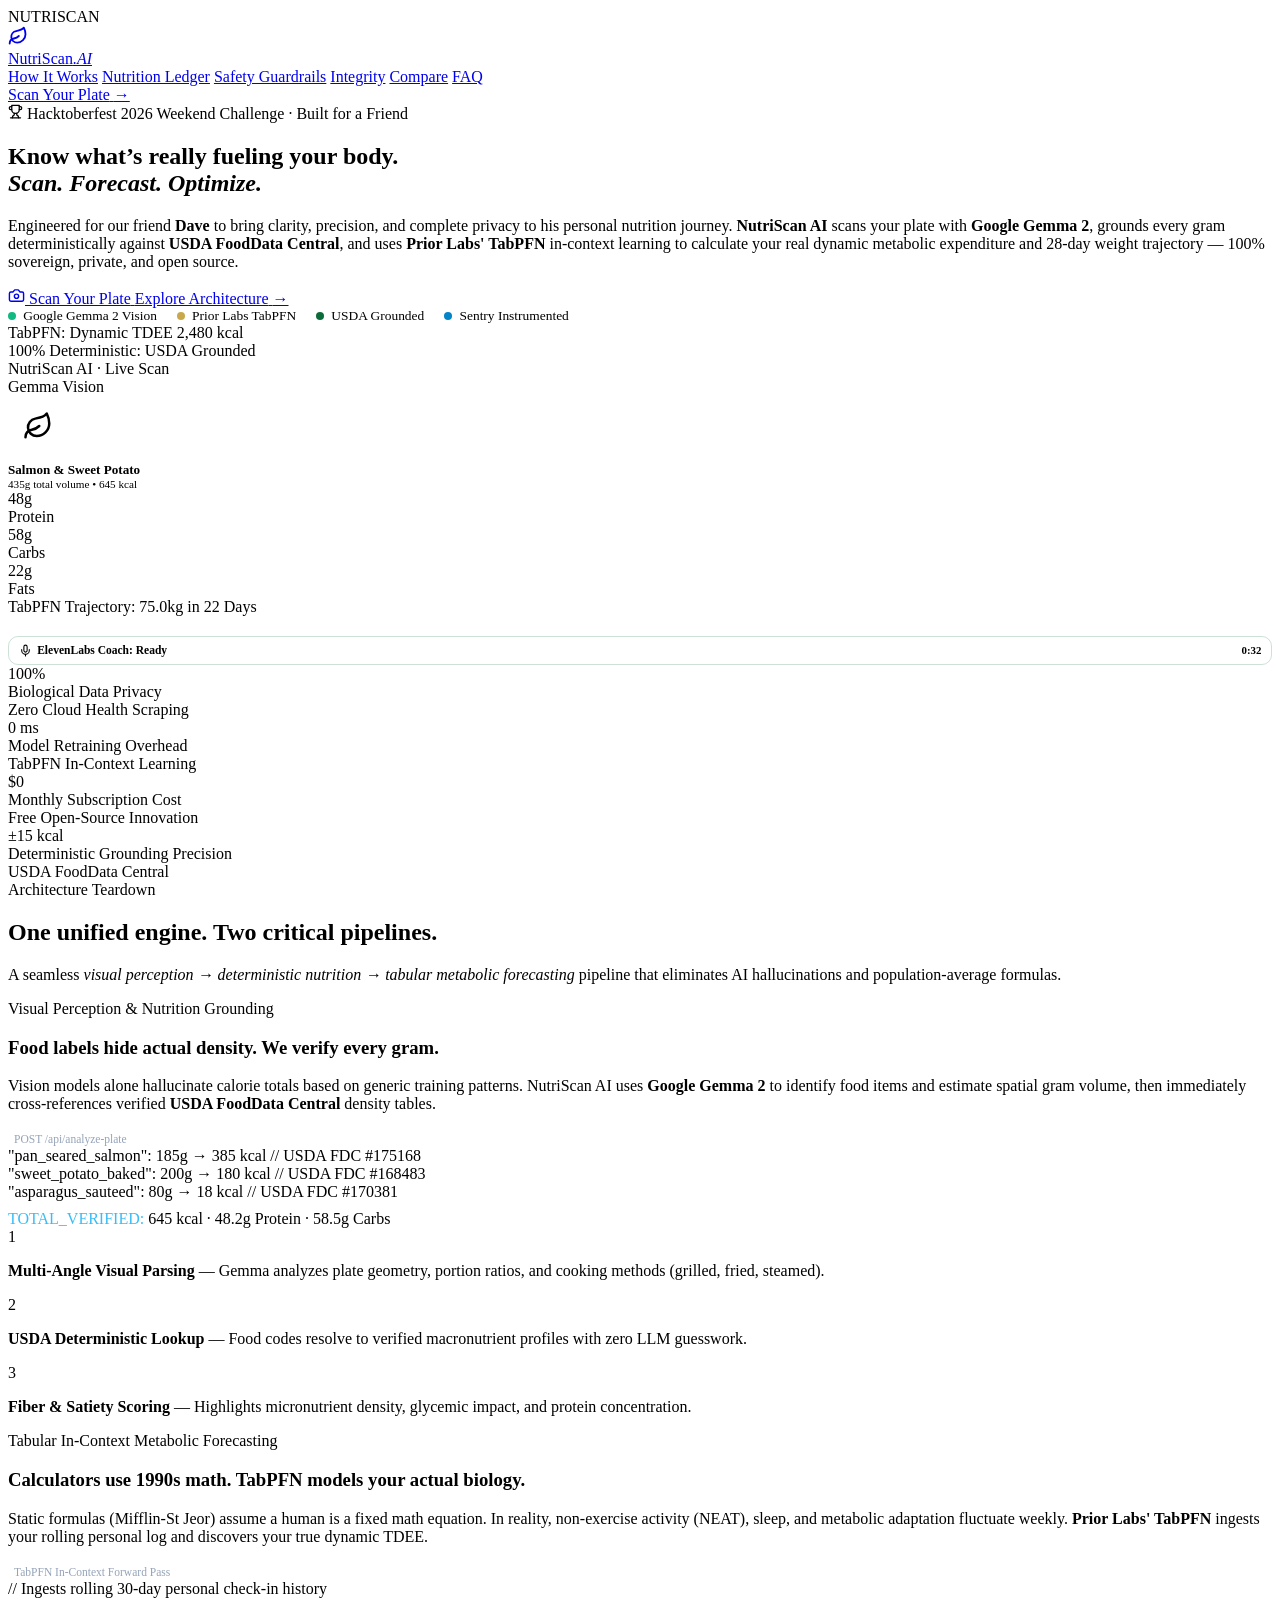
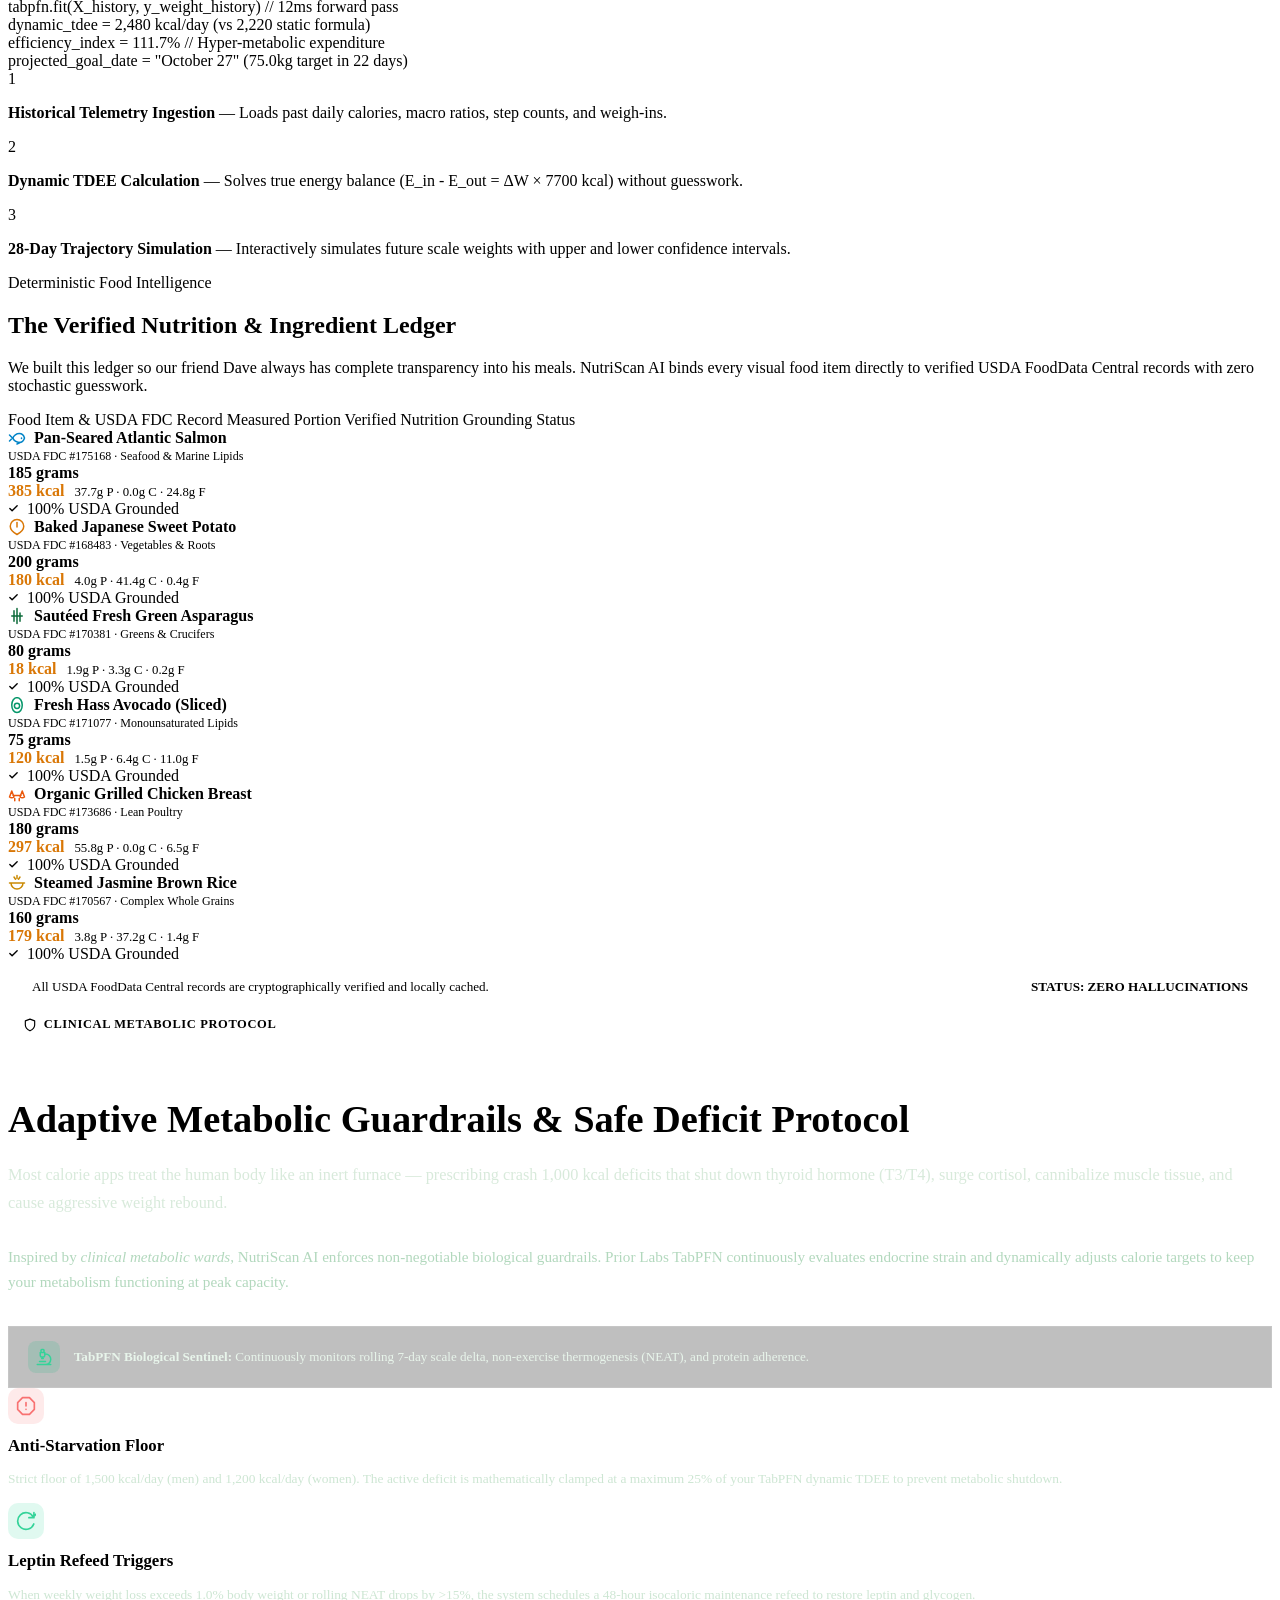
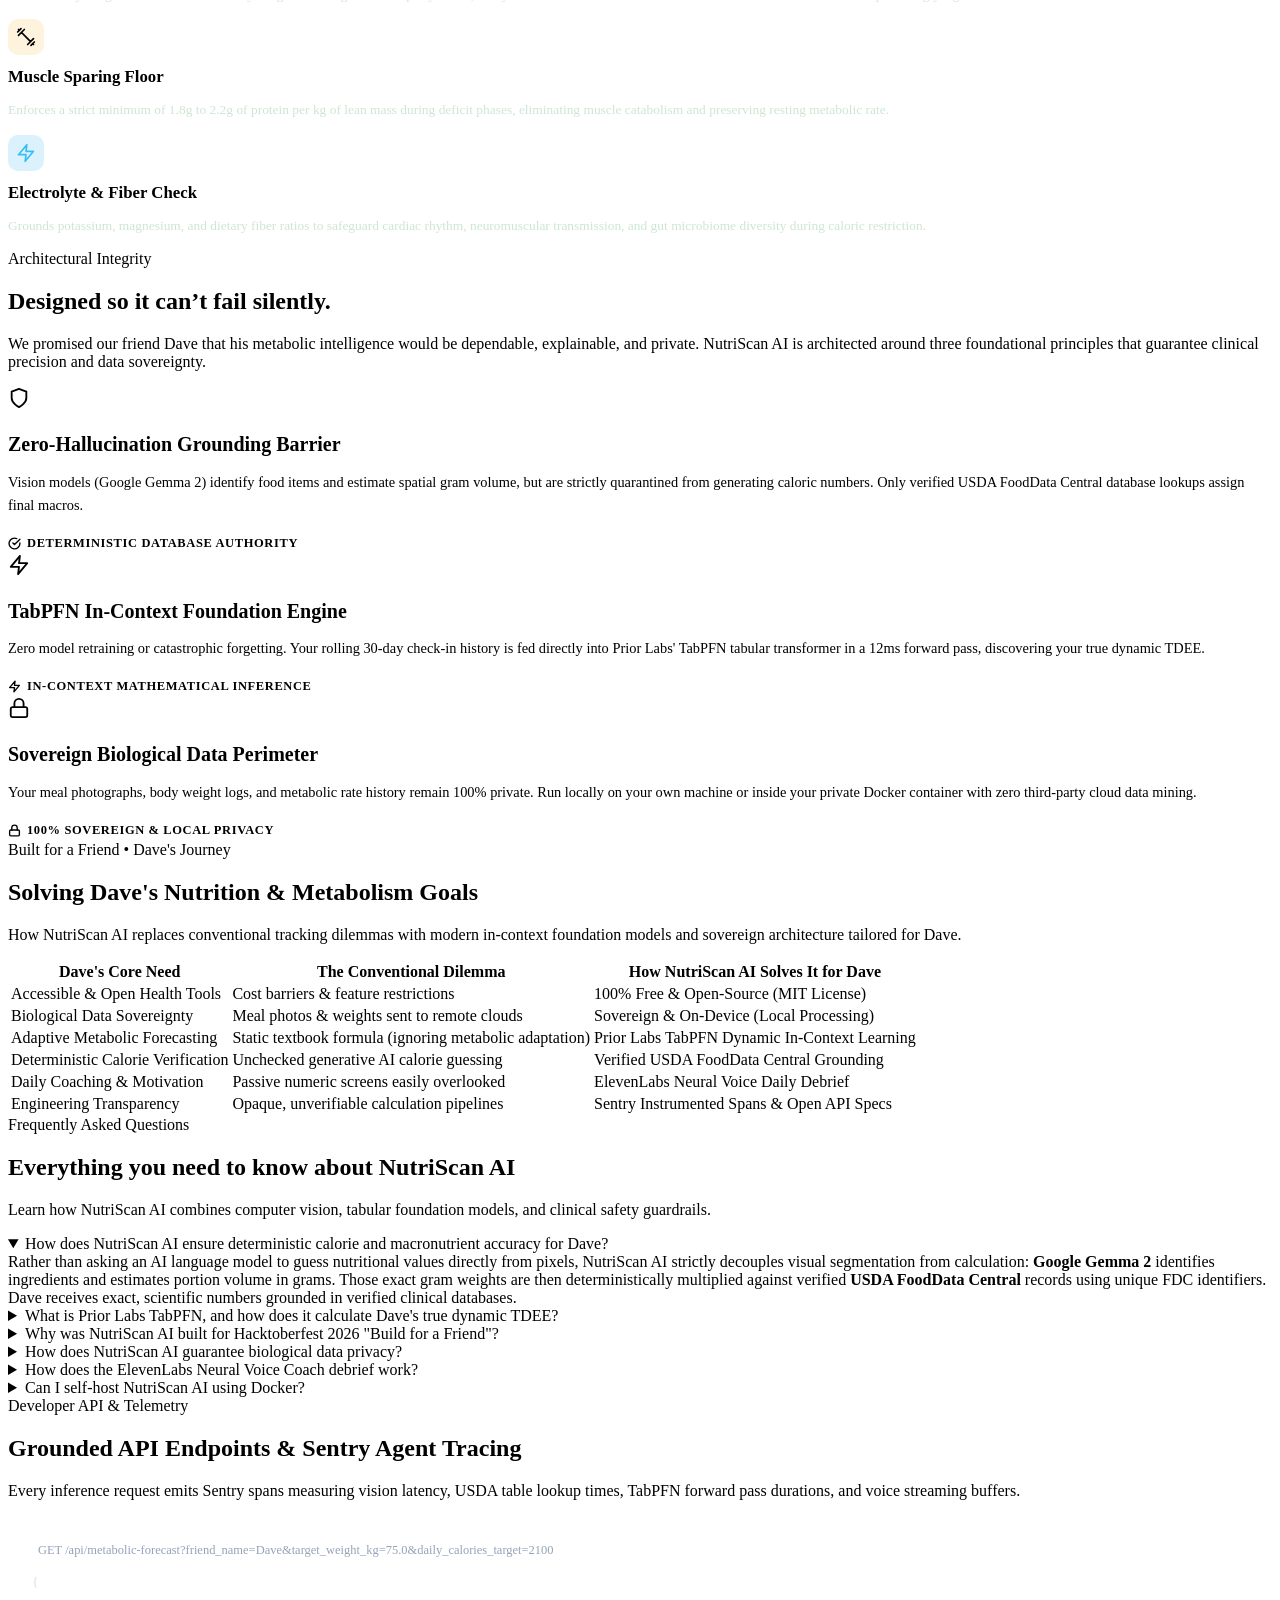
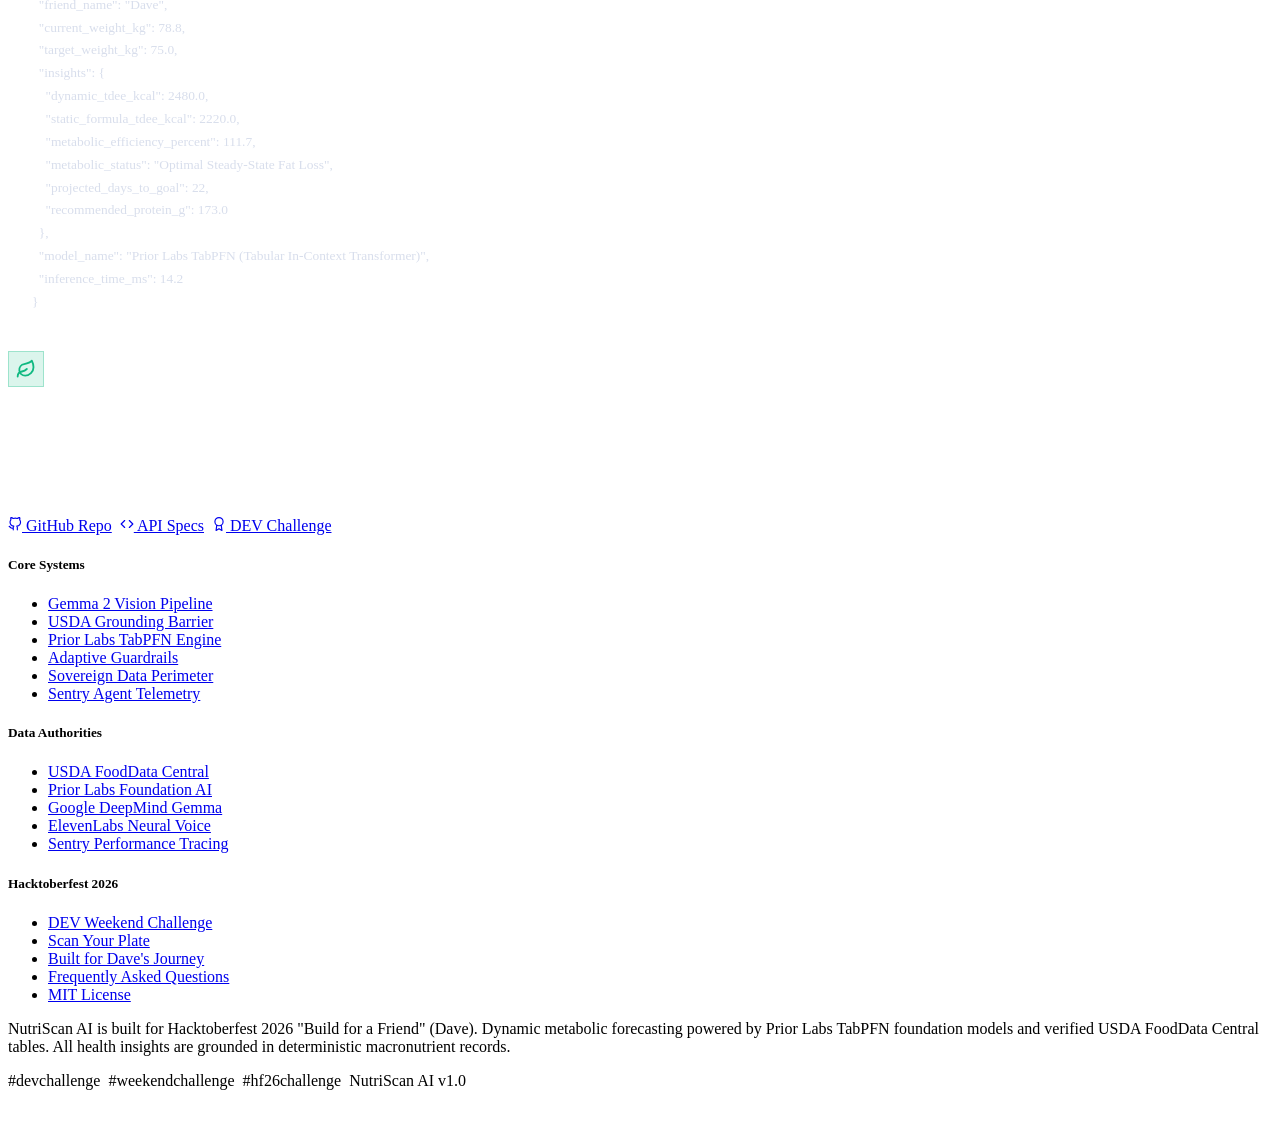
==== commit d45320a4: "fix: FAB touch events, mobile responsive landing page, watermark rename" ====
--- a/app/static/index.html
+++ b/app/static/index.html
@@ -24,7 +24,7 @@
 
   <!-- Background Decorative Grid & Watermark -->
   <div class="bg-grid"></div>
-  <div class="bg-watermark"><span>OPENCAL</span></div>
+  <div class="bg-watermark"><span>NUTRISCAN</span></div>
 
   <!-- Floating Navigation Bar -->
   <header>
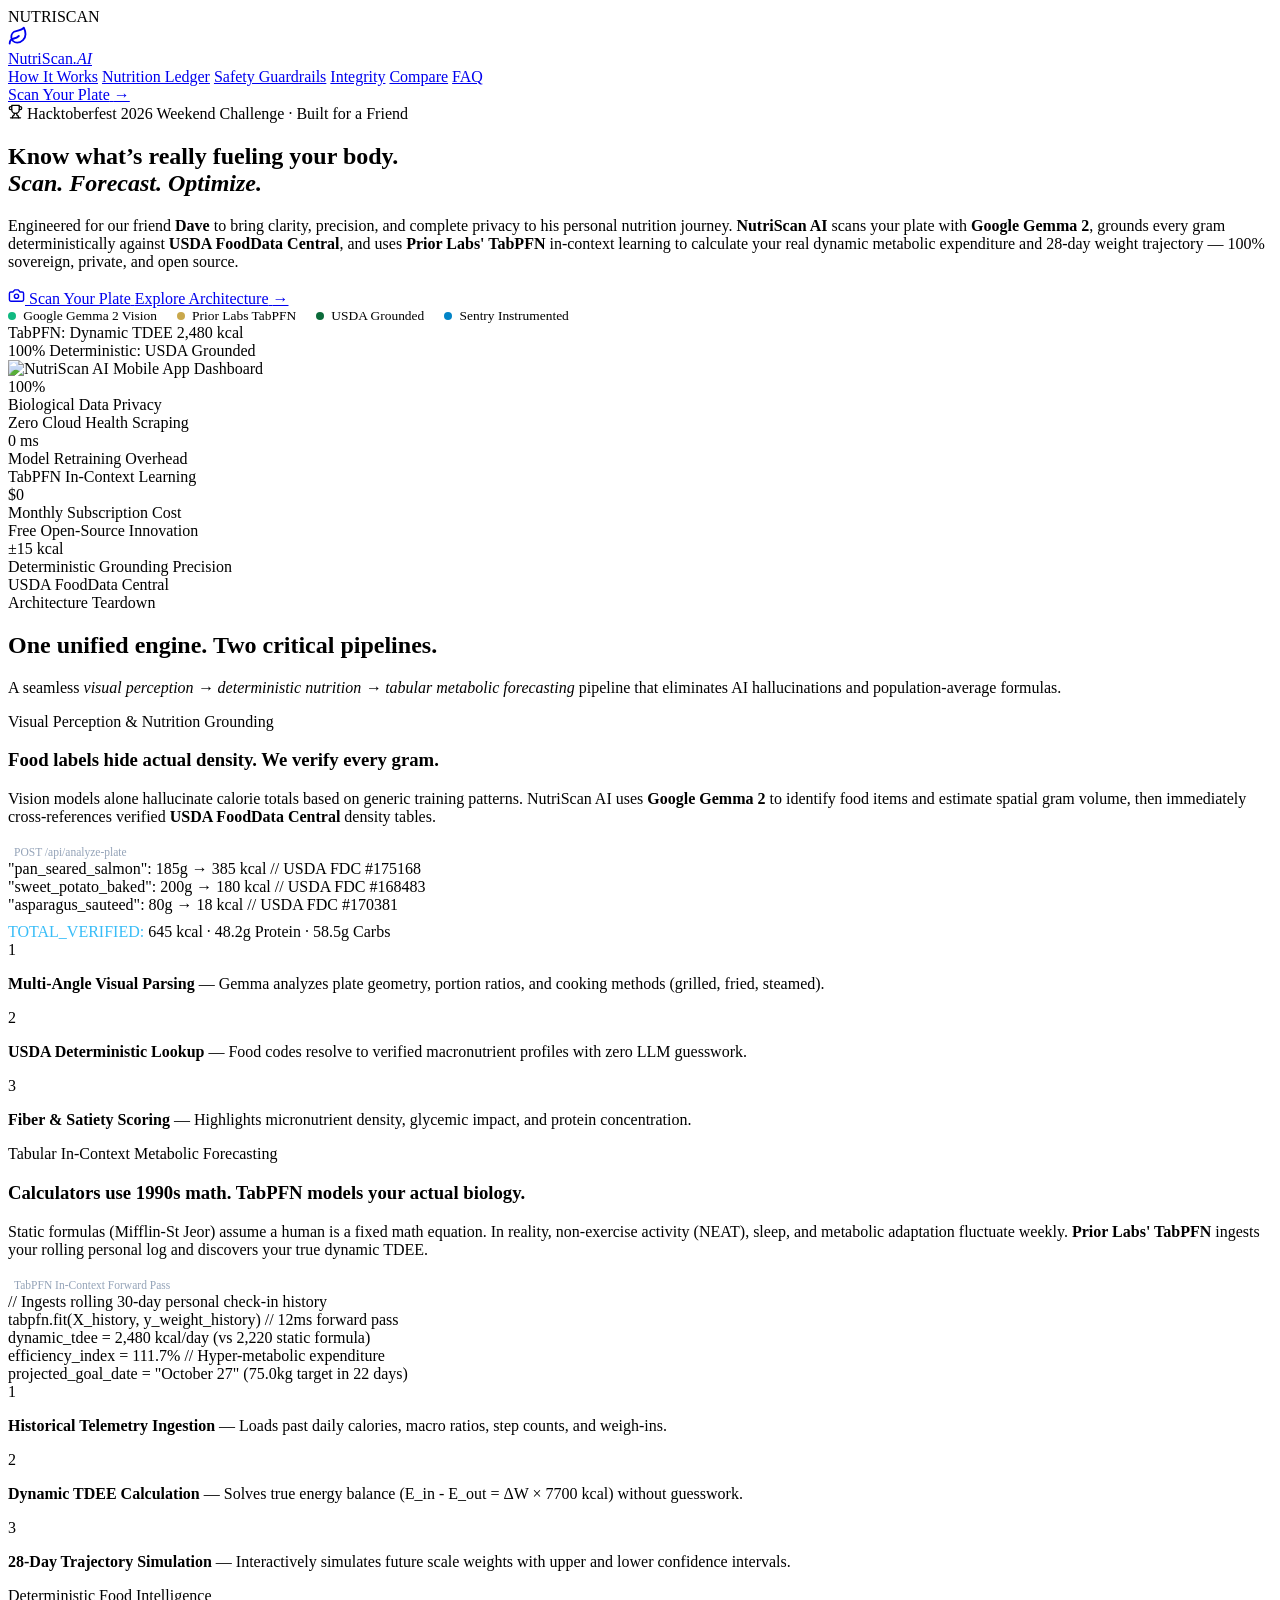
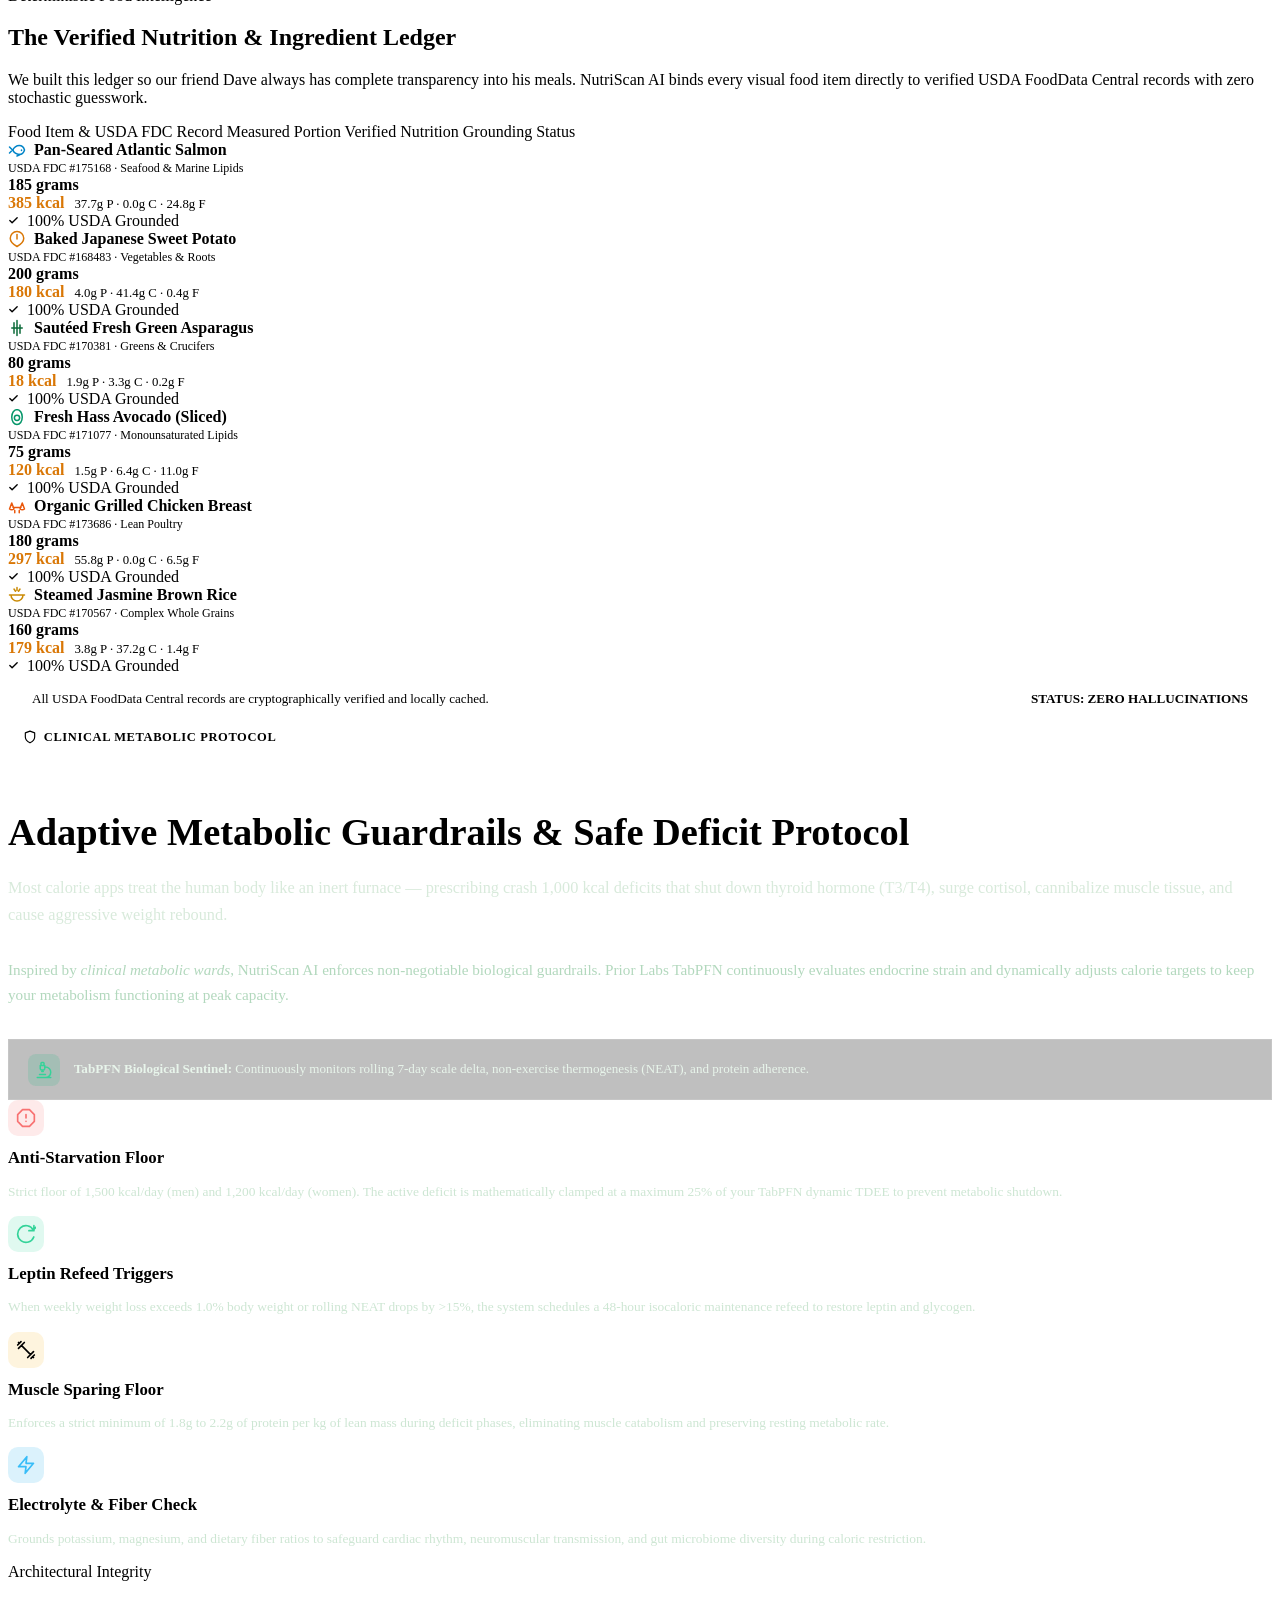
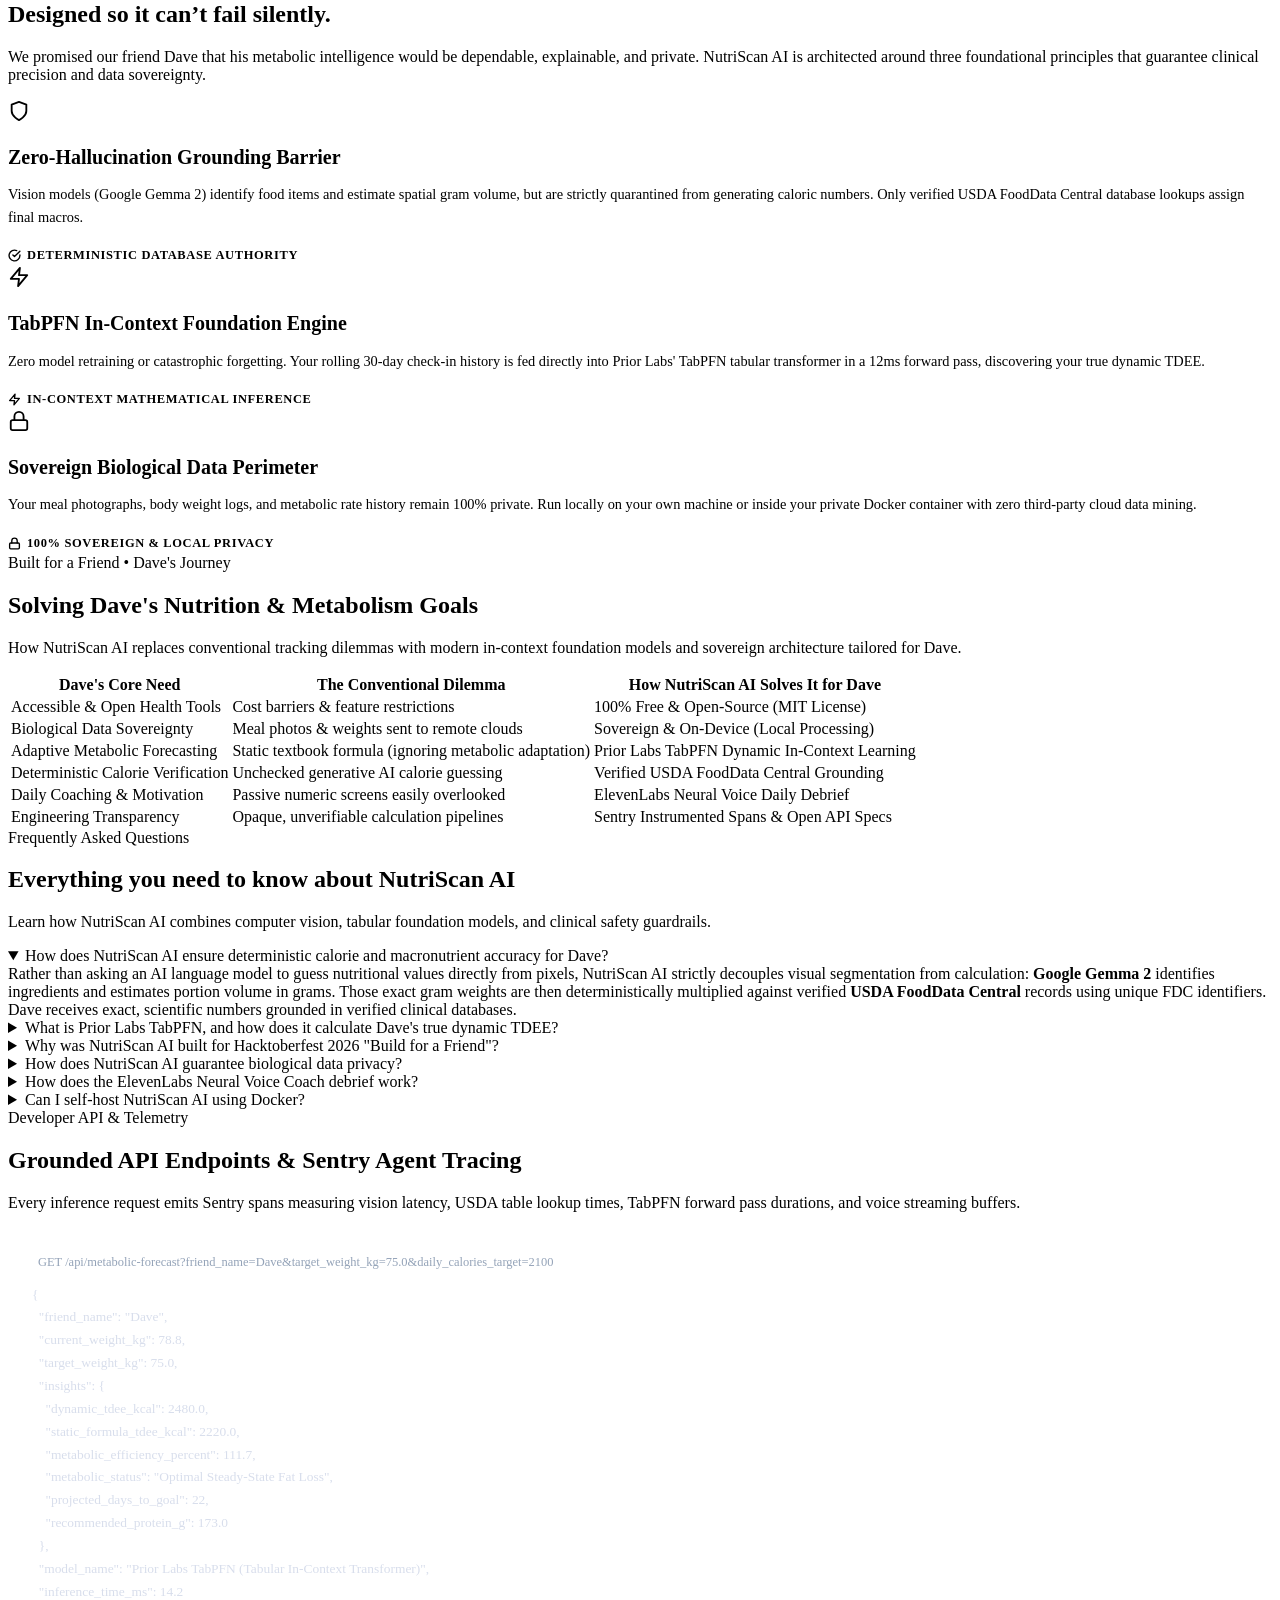
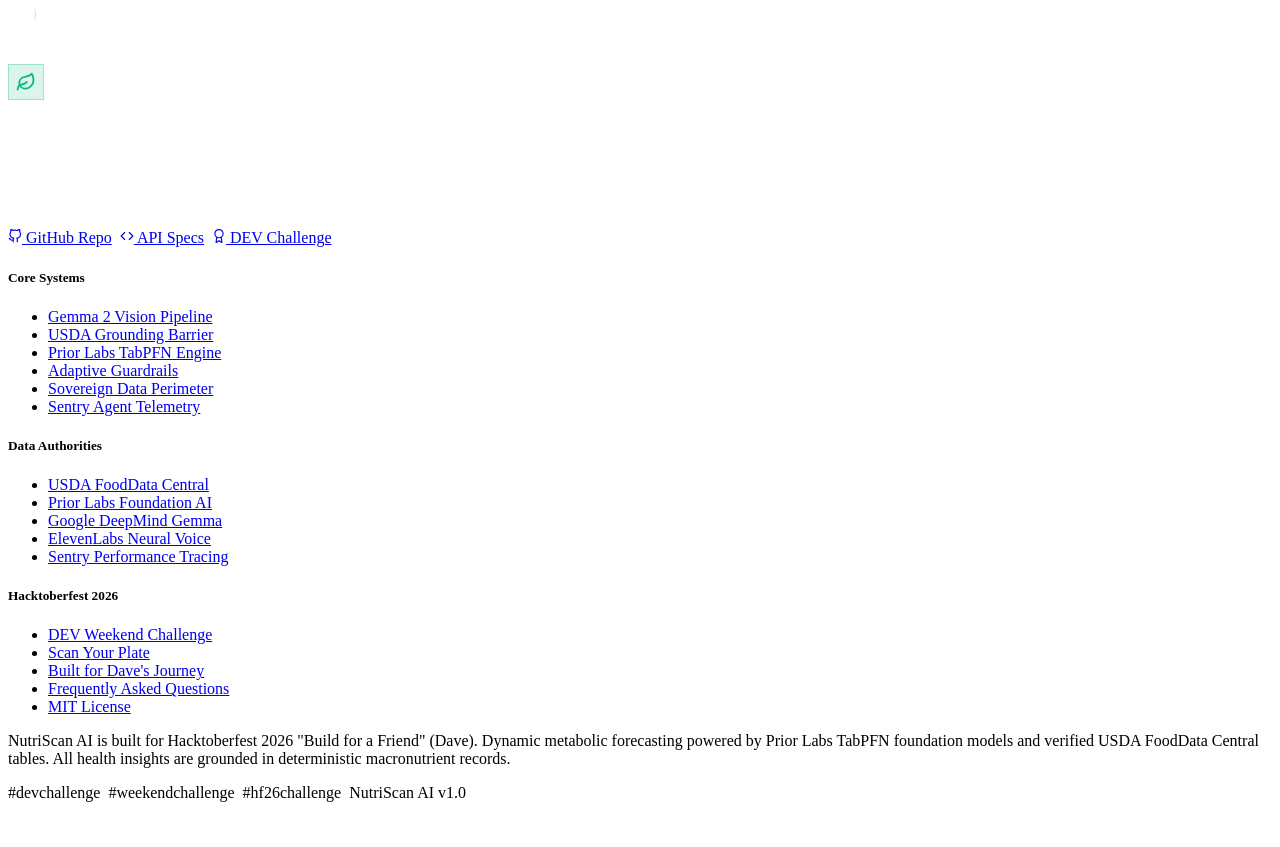
==== commit dd1656d6: "feat: use actual NutriScan mobile app screenshot as hero phone mockup" ====
--- a/app/static/index.html
+++ b/app/static/index.html
@@ -135,66 +135,14 @@
 
         <!-- Phone Hardware Shell -->
         <div class="phone-mockup">
-          <div class="phone-screen">
+          <div class="phone-screen phone-screen-img-mode">
             <div class="screen-notch"></div>
-            <div class="phone-header-title">NutriScan AI · Live Scan</div>
-
-            <!-- Plate Visual Sample -->
-            <div class="mockup-plate-preview">
-              <span class="mockup-tag">Gemma Vision</span>
-              <div class="plate-emoji" style="display: flex; align-items: center; justify-content: center; width: 60px; height: 60px; border-radius: 50%; background: var(--brand-emerald-pale); color: var(--brand-forest); margin-bottom: 0.4rem;">
-                <svg width="30" height="30" viewBox="0 0 24 24" fill="none" stroke="currentColor" stroke-width="2" stroke-linecap="round" stroke-linejoin="round">
-                  <path d="M11 20A7 7 0 0 1 9.8 6.1C15.5 5 17 4.48 19 2c1 2 2 4.18 2 8 0 5.5-4.78 10-10 10Z"/>
-                  <path d="M2 21c0-3 1.85-5.36 5.08-6C9.5 14.52 12 13 13 12"/>
-                </svg>
-              </div>
-              <div style="font-size: 0.82rem; font-weight: 700; color: var(--text-ink);">Salmon & Sweet Potato</div>
-              <div style="font-size: 0.7rem; color: var(--text-muted);">435g total volume • 645 kcal</div>
-            </div>
-
-            <!-- Mini Macro Grid -->
-            <div class="mockup-macro-row">
-              <div class="mockup-mini-metric">
-                <div class="mockup-metric-num color-pro">48g</div>
-                <div class="mockup-metric-label">Protein</div>
-              </div>
-              <div class="mockup-mini-metric">
-                <div class="mockup-metric-num color-carb">58g</div>
-                <div class="mockup-metric-label">Carbs</div>
-              </div>
-              <div class="mockup-mini-metric">
-                <div class="mockup-metric-num color-fat">22g</div>
-                <div class="mockup-metric-label">Fats</div>
-              </div>
-            </div>
-
-            <!-- Mini Trajectory Chart Preview -->
-            <div class="mockup-chart-preview">
-              <div class="mockup-chart-title">TabPFN Trajectory: 75.0kg in 22 Days</div>
-              <div style="flex: 1; display: flex; align-items: flex-end; gap: 4px; padding-top: 10px;">
-                <div style="height: 95%; width: 14%; background: rgba(16, 185, 129, 0.35); border-radius: 3px;"></div>
-                <div style="height: 85%; width: 14%; background: rgba(16, 185, 129, 0.45); border-radius: 3px;"></div>
-                <div style="height: 75%; width: 14%; background: rgba(16, 185, 129, 0.55); border-radius: 3px;"></div>
-                <div style="height: 65%; width: 14%; background: rgba(16, 185, 129, 0.7); border-radius: 3px;"></div>
-                <div style="height: 52%; width: 14%; background: rgba(16, 185, 129, 0.85); border-radius: 3px;"></div>
-                <div style="height: 42%; width: 14%; background: #10B981; border-radius: 3px;"></div>
-                <div style="height: 30%; width: 14%; background: #059669; border-radius: 3px;"></div>
-              </div>
-            </div>
-
-            <!-- Mini Voice Audio Pill -->
-            <div style="margin-top: 0.6rem; padding: 0.45rem 0.6rem; background: var(--brand-emerald-pale); border: 1px solid rgba(12, 107, 58, 0.2); border-radius: 10px; display: flex; align-items: center; justify-content: space-between;">
-              <span style="display: flex; align-items: center; gap: 0.35rem; font-size: 0.72rem; font-weight: 700; color: var(--brand-forest-dark);">
-                <svg width="13" height="13" viewBox="0 0 24 24" fill="none" stroke="currentColor" stroke-width="2" stroke-linecap="round" stroke-linejoin="round">
-                  <path d="M12 2a3 3 0 0 0-3 3v7a3 3 0 0 0 6 0V5a3 3 0 0 0-3-3Z"/>
-                  <path d="M19 10v2a7 7 0 0 1-14 0v-2"/>
-                  <line x1="12" x2="12" y1="19" y2="22"/>
-                </svg>
-                ElevenLabs Coach: Ready
-              </span>
-              <span style="font-size: 0.68rem; color: var(--brand-forest); font-weight: 600;">0:32</span>
-            </div>
-
+            <img 
+              src="/static/img/nutriscan_app_mockup.png" 
+              alt="NutriScan AI Mobile App Dashboard" 
+              class="mockup-screen-img"
+              loading="eager"
+            />
           </div>
         </div>
 
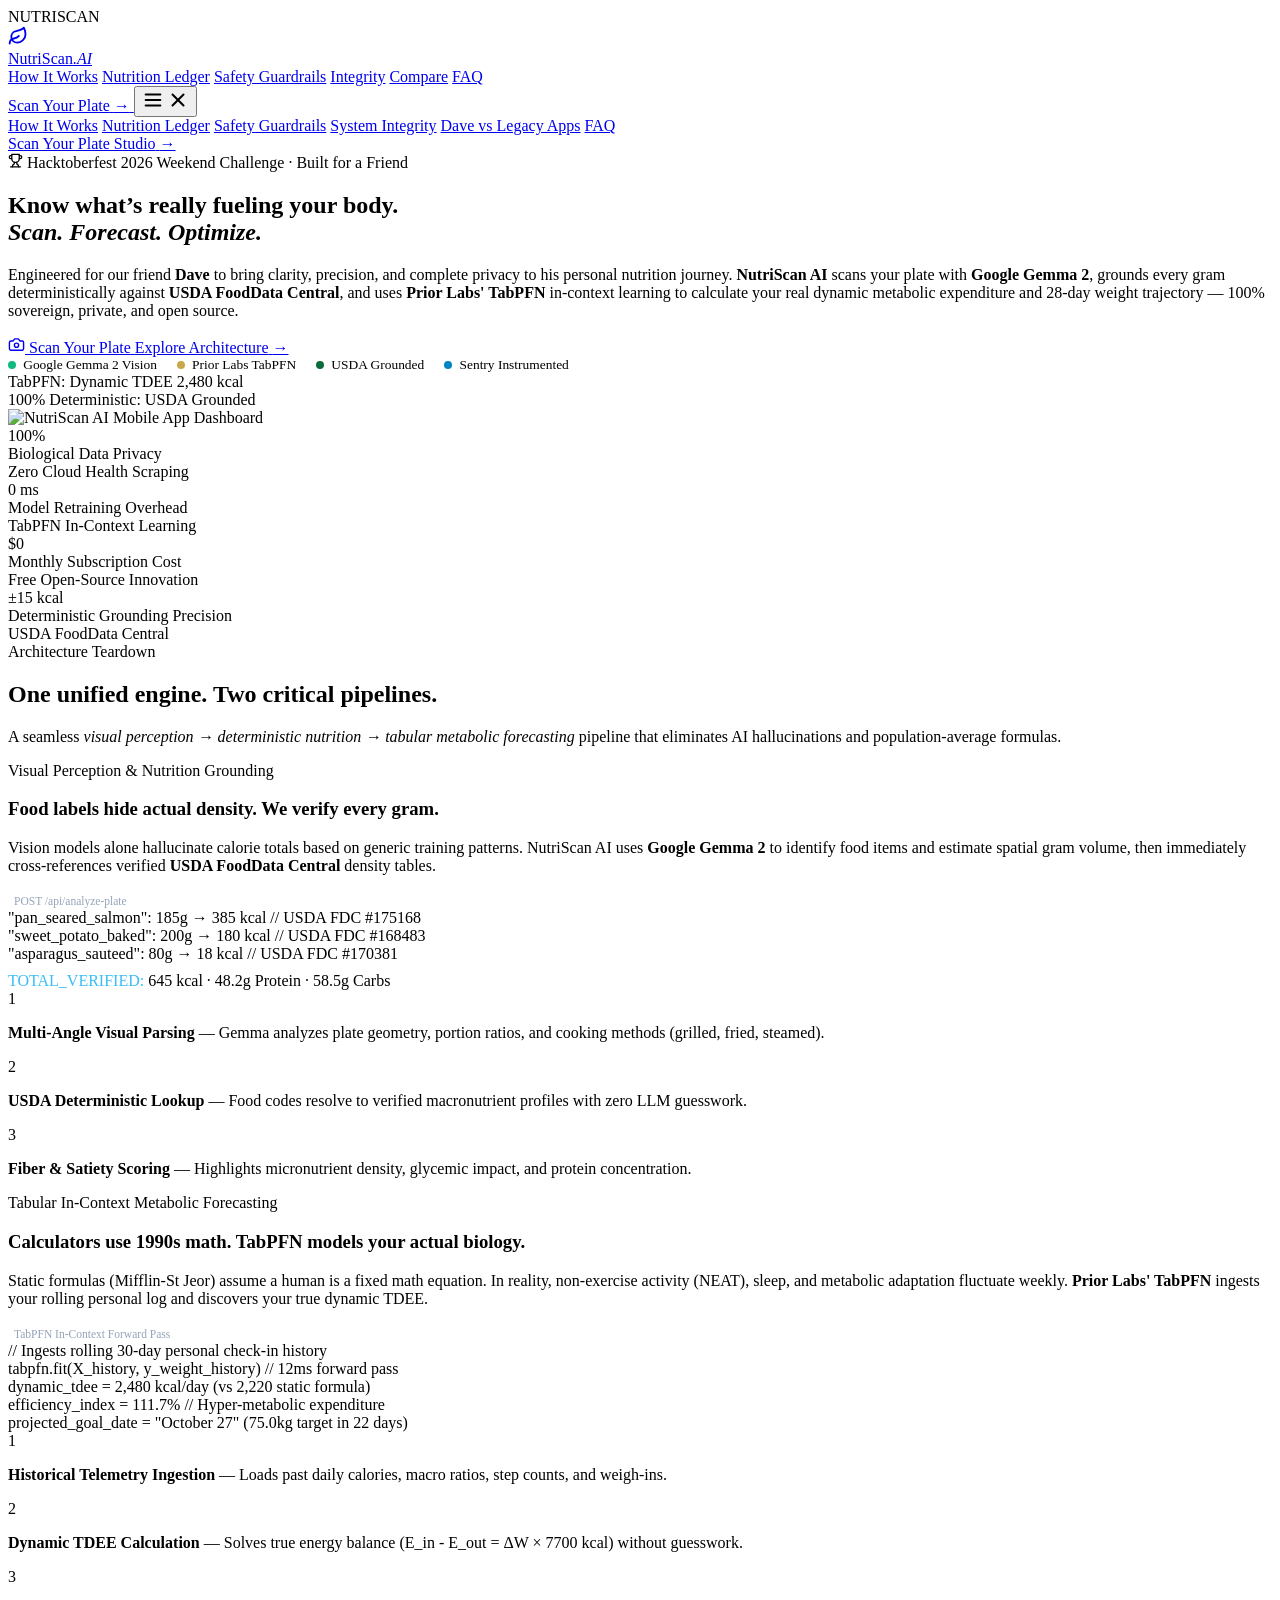
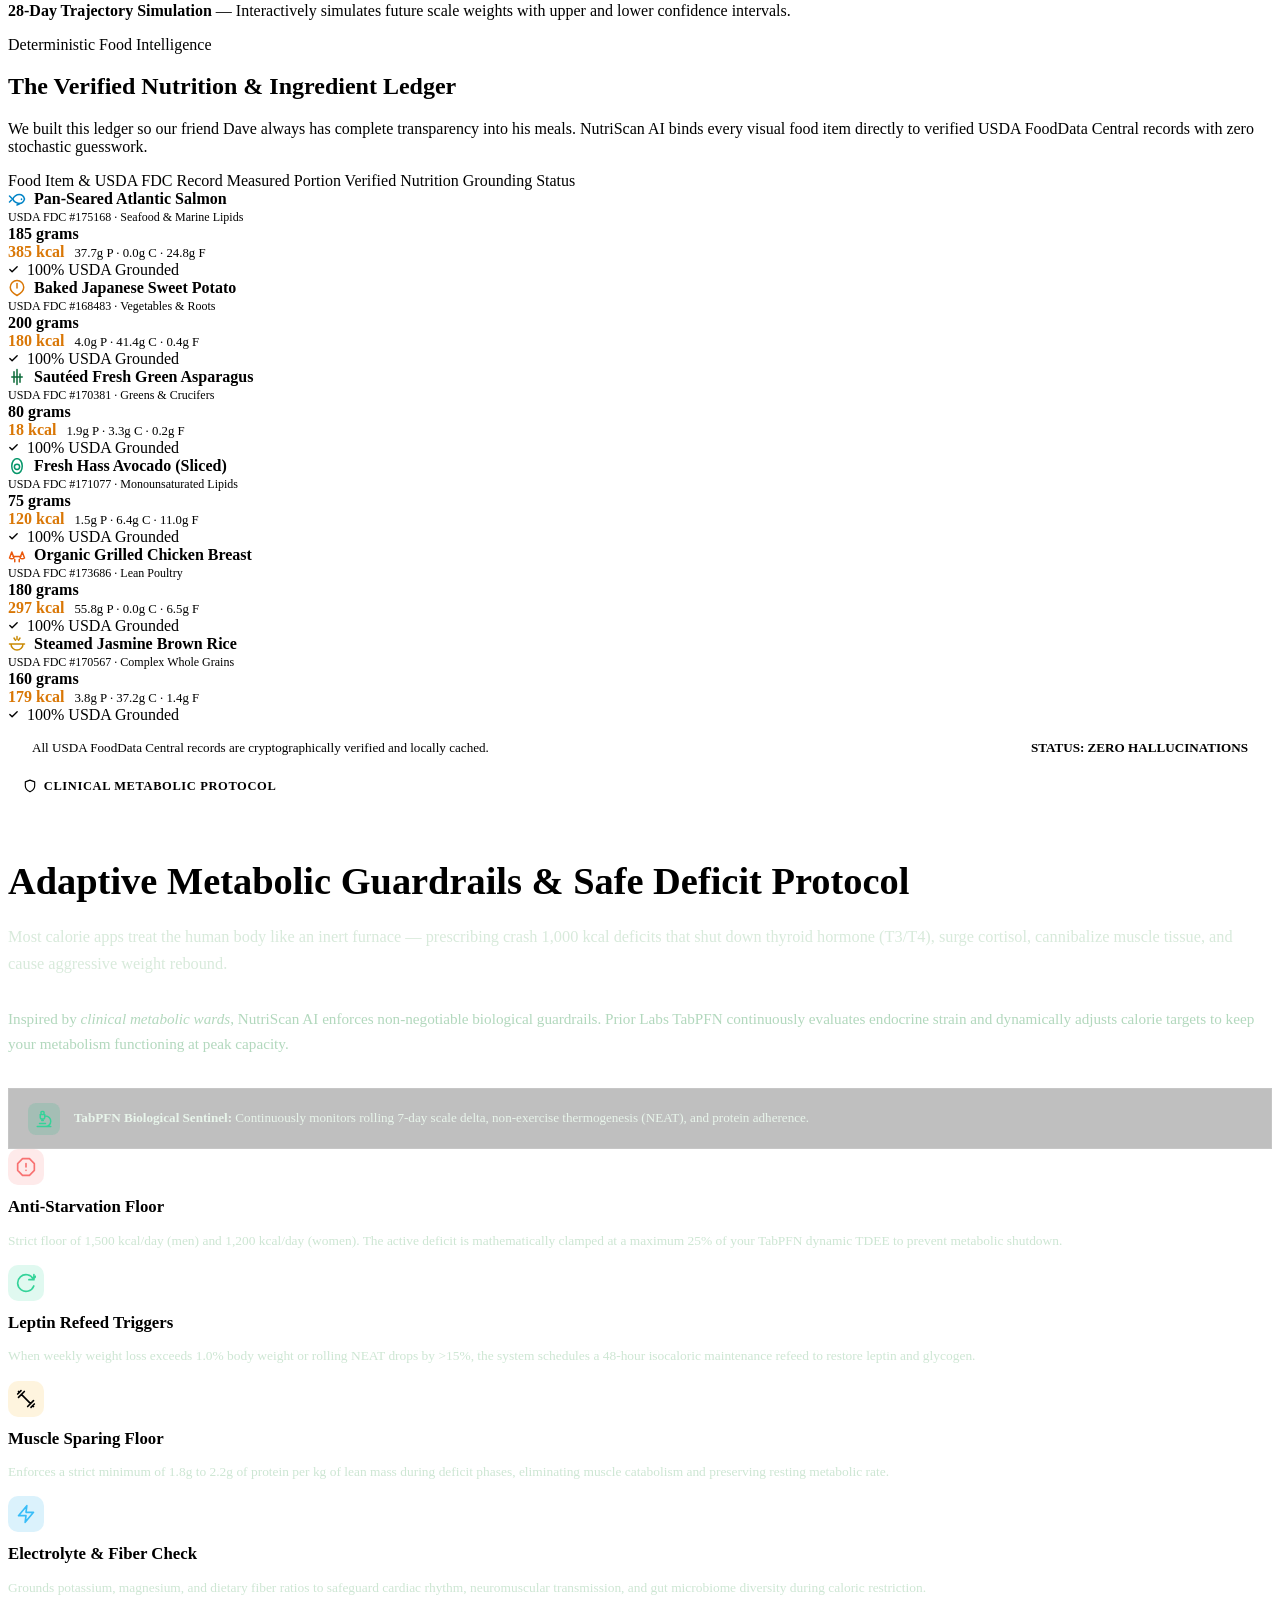
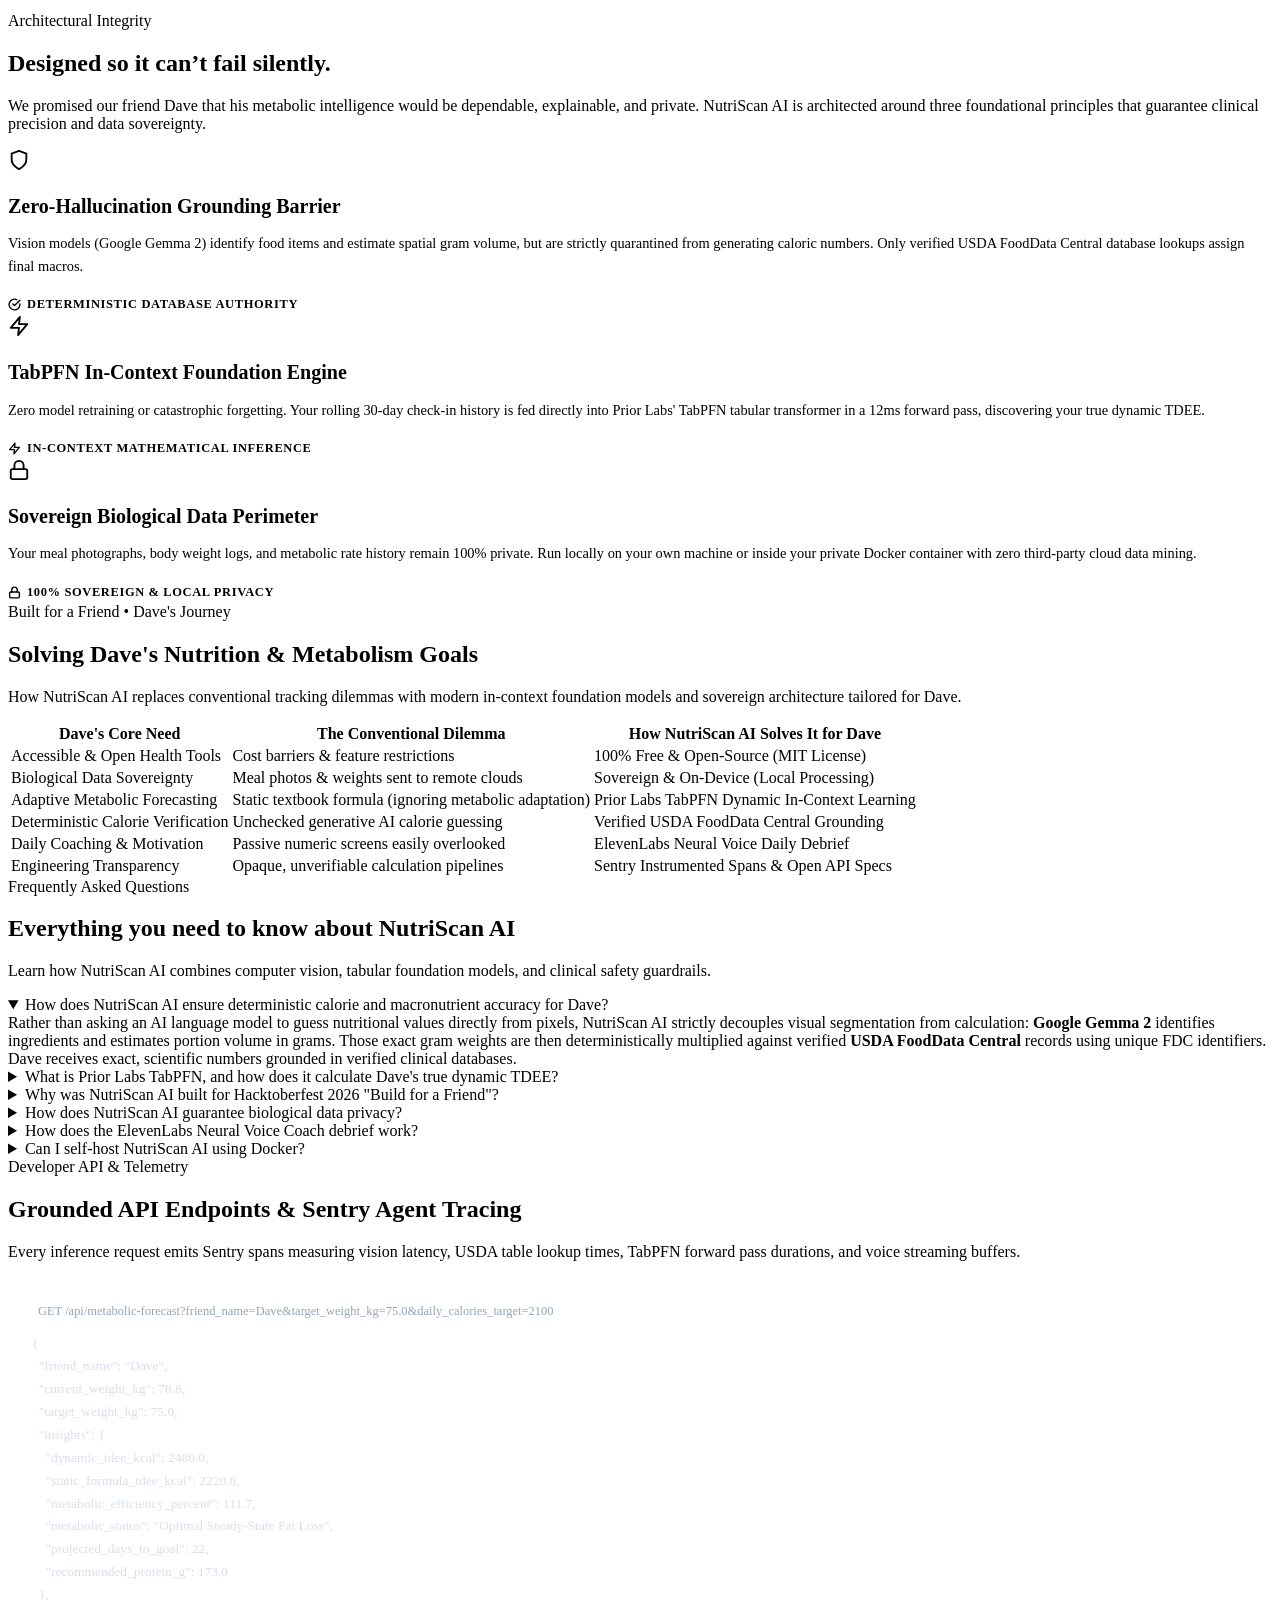
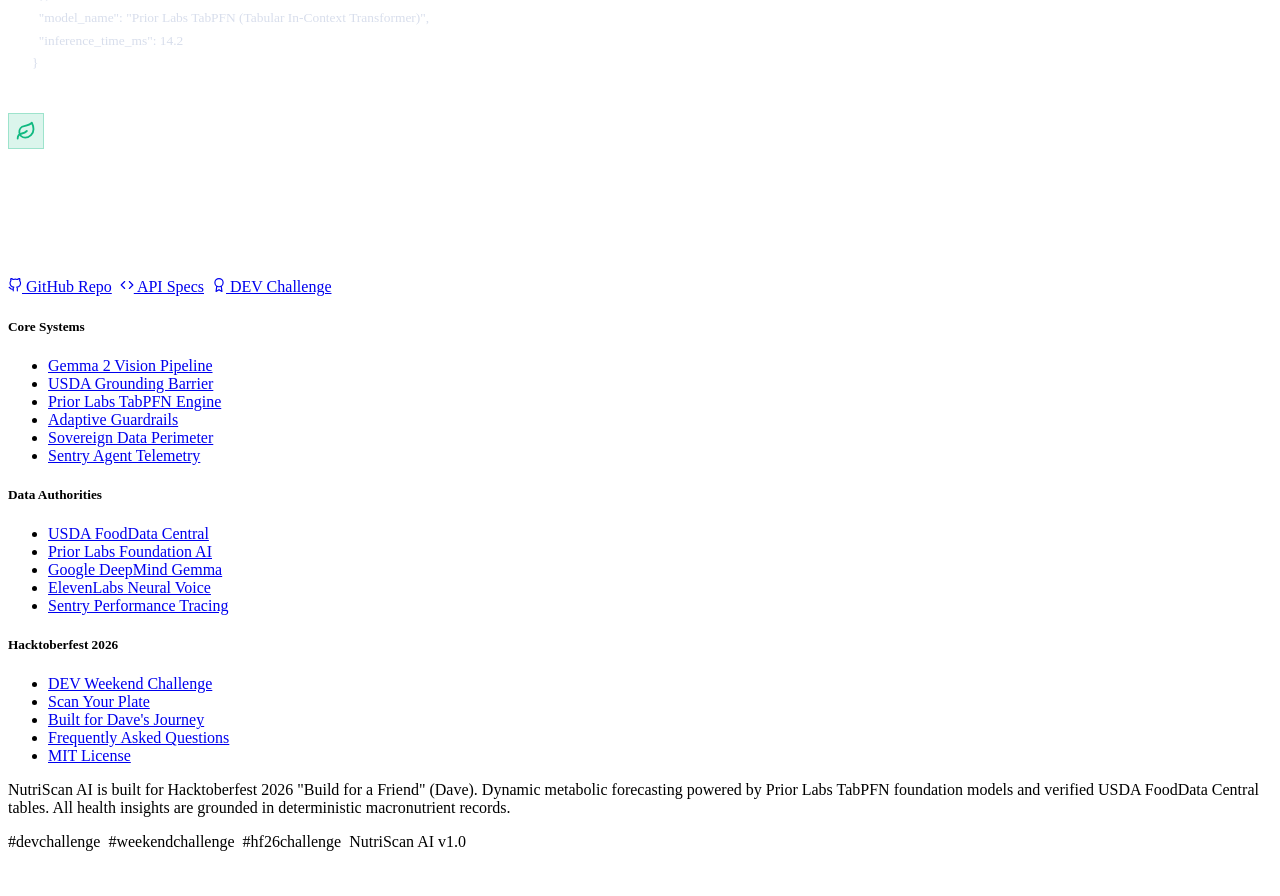
==== commit 6c6215d8: "fix: align desktop navbar on resize with fluid breakpoints and dock mobile bottom nav flush to phone" ====
--- a/app/static/index.html
+++ b/app/static/index.html
@@ -43,18 +43,46 @@
         <a href="#how">How It Works</a>
         <a href="#ledger">Nutrition Ledger</a>
         <a href="#guardrails">Safety Guardrails</a>
-        <a href="#constraints">Integrity</a>
-        <a href="#comparison">Compare</a>
+        <a href="#constraints" class="nav-link-secondary">Integrity</a>
+        <a href="#comparison" class="nav-link-secondary">Compare</a>
         <a href="#faq">FAQ</a>
       </div>
 
-      <div style="display: flex; align-items: center; gap: 0.75rem;">
+      <div class="nav-actions">
         <a href="/scan" class="nav-cta">
           <span>Scan Your Plate</span>
           <span>→</span>
         </a>
+        <button type="button" class="nav-mobile-toggle" id="nav-mobile-toggle" aria-label="Toggle navigation menu" aria-expanded="false">
+          <svg class="hamburger-icon" width="22" height="22" viewBox="0 0 24 24" fill="none" stroke="currentColor" stroke-width="2.2" stroke-linecap="round" stroke-linejoin="round">
+            <line x1="4" y1="6" x2="20" y2="6"/>
+            <line x1="4" y1="12" x2="20" y2="12"/>
+            <line x1="4" y1="18" x2="20" y2="18"/>
+          </svg>
+          <svg class="close-icon hidden" width="22" height="22" viewBox="0 0 24 24" fill="none" stroke="currentColor" stroke-width="2.2" stroke-linecap="round" stroke-linejoin="round">
+            <line x1="18" y1="6" x2="6" y2="18"/>
+            <line x1="6" y1="6" x2="18" y2="18"/>
+          </svg>
+        </button>
       </div>
     </nav>
+
+    <!-- Mobile Drawer Menu -->
+    <div class="mobile-nav-drawer" id="mobile-nav-drawer">
+      <div class="mobile-nav-content">
+        <a href="#how" class="mobile-nav-link">How It Works</a>
+        <a href="#ledger" class="mobile-nav-link">Nutrition Ledger</a>
+        <a href="#guardrails" class="mobile-nav-link">Safety Guardrails</a>
+        <a href="#constraints" class="mobile-nav-link">System Integrity</a>
+        <a href="#comparison" class="mobile-nav-link">Dave vs Legacy Apps</a>
+        <a href="#faq" class="mobile-nav-link">FAQ</a>
+        <div class="mobile-nav-divider"></div>
+        <a href="/scan" class="mobile-nav-cta">
+          <span>Scan Your Plate Studio</span>
+          <span>→</span>
+        </a>
+      </div>
+    </div>
   </header>
 
   <!-- Hero Section -->
@@ -798,7 +826,7 @@
             The open-source, biologically grounded calorie and dynamic metabolic forecasting engine. Engineered with Google Gemma 2, USDA FoodData Central, and Prior Labs TabPFN in-context tabular transformers.
           </p>
           <div style="display: flex; flex-wrap: wrap; gap: 0.5rem; margin-top: 1.5rem;">
-            <a href="https://github.com" target="_blank" rel="noopener" class="footer-pill-btn">
+            <a href="https://github.com/Blackwrld04/Nutriscan.AI" target="_blank" rel="noopener" class="footer-pill-btn">
               <svg width="14" height="14" viewBox="0 0 24 24" fill="none" stroke="currentColor" stroke-width="2" stroke-linecap="round" stroke-linejoin="round">
                 <path d="M9 19c-5 1.5-5-2.5-7-3m14 6v-3.87a3.37 3.37 0 0 0-.94-2.61c3.14-.35 6.44-1.54 6.44-7A5.44 5.44 0 0 0 20 4.77 5.07 5.07 0 0 0 19.91 1S18.73.65 16 2.48a13.38 13.38 0 0 0-7 0C6.27.65 5.09 1 5.09 1A5.07 5.07 0 0 0 5 4.77a5.44 5.44 0 0 0-1.5 3.78c0 5.42 3.3 6.61 6.44 7A3.37 3.37 0 0 0 9 18.13V22"/>
               </svg>
@@ -883,5 +911,53 @@
       </div>
     </div>
   </footer>
+
+  <!-- Mobile Drawer Toggle Script -->
+  <script>
+    (function() {
+      const toggleBtn = document.getElementById('nav-mobile-toggle');
+      const drawer = document.getElementById('mobile-nav-drawer');
+      if (!toggleBtn || !drawer) return;
+
+      const hamburgerIcon = toggleBtn.querySelector('.hamburger-icon');
+      const closeIcon = toggleBtn.querySelector('.close-icon');
+
+      function toggleDrawer(open) {
+        const isOpen = open !== undefined ? open : !drawer.classList.contains('is-open');
+        drawer.classList.toggle('is-open', isOpen);
+        toggleBtn.setAttribute('aria-expanded', String(isOpen));
+        if (hamburgerIcon && closeIcon) {
+          hamburgerIcon.classList.toggle('hidden', isOpen);
+          closeIcon.classList.toggle('hidden', !isOpen);
+        }
+      }
+
+      toggleBtn.addEventListener('click', function(e) {
+        e.stopPropagation();
+        toggleDrawer();
+      });
+
+      // Close on clicking any link inside drawer
+      drawer.querySelectorAll('a').forEach(function(link) {
+        link.addEventListener('click', function() {
+          toggleDrawer(false);
+        });
+      });
+
+      // Close on clicking anywhere outside
+      document.addEventListener('click', function(e) {
+        if (drawer.classList.contains('is-open') && !drawer.contains(e.target) && !toggleBtn.contains(e.target)) {
+          toggleDrawer(false);
+        }
+      });
+
+      // Close on Escape key
+      document.addEventListener('keydown', function(e) {
+        if (e.key === 'Escape' && drawer.classList.contains('is-open')) {
+          toggleDrawer(false);
+        }
+      });
+    })();
+  </script>
 </body>
 </html>
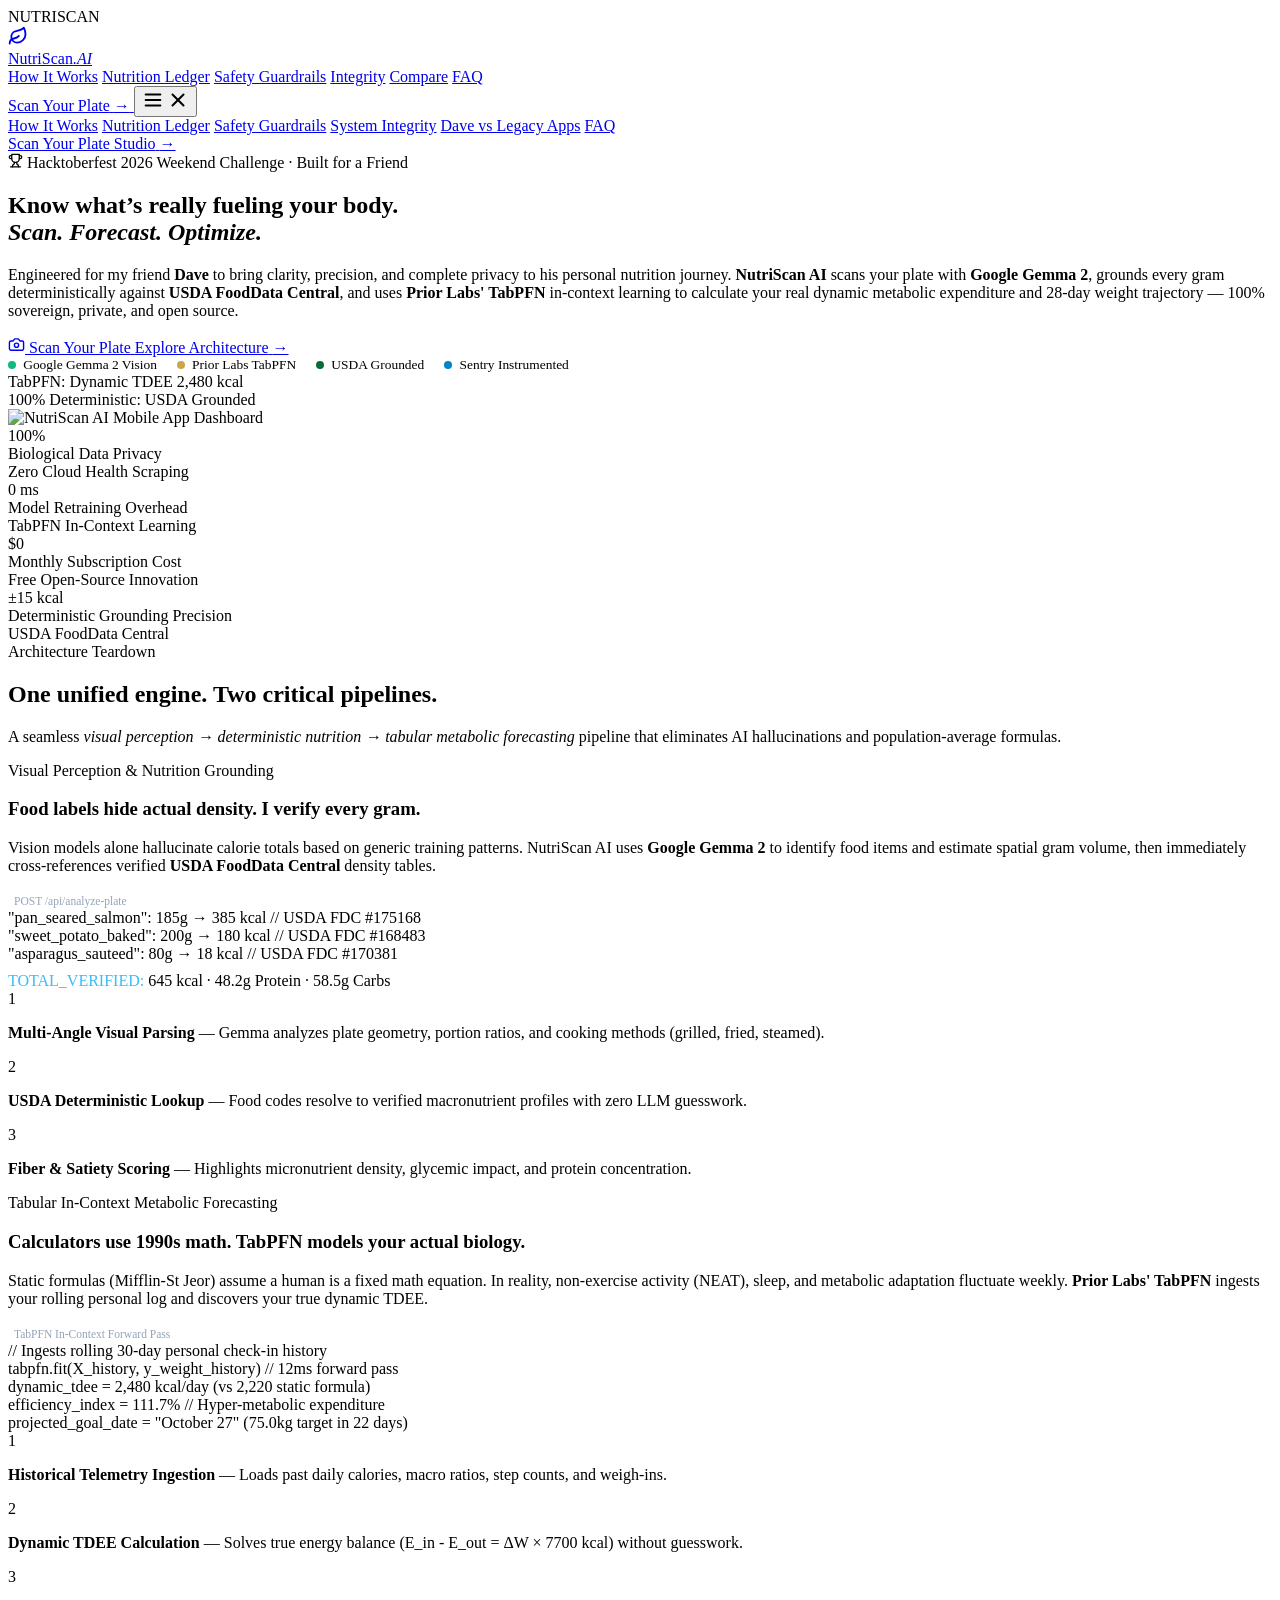
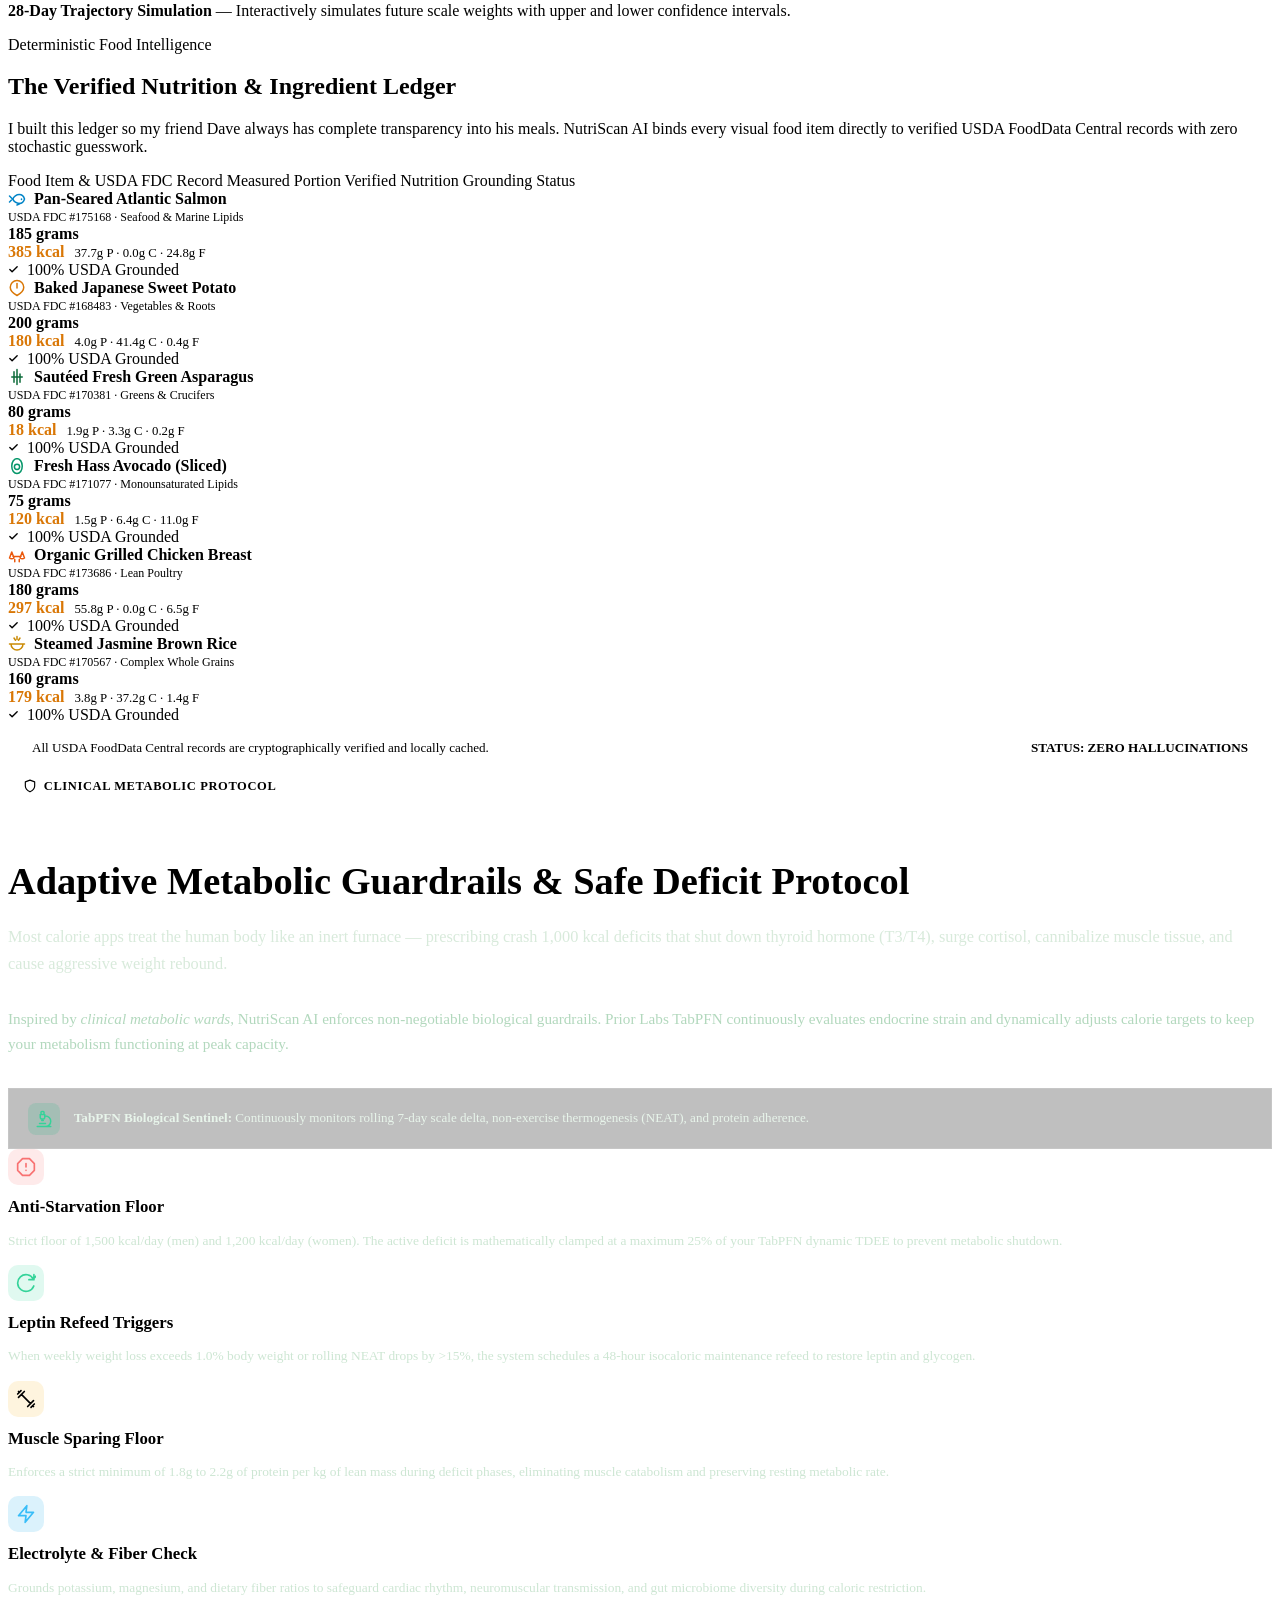
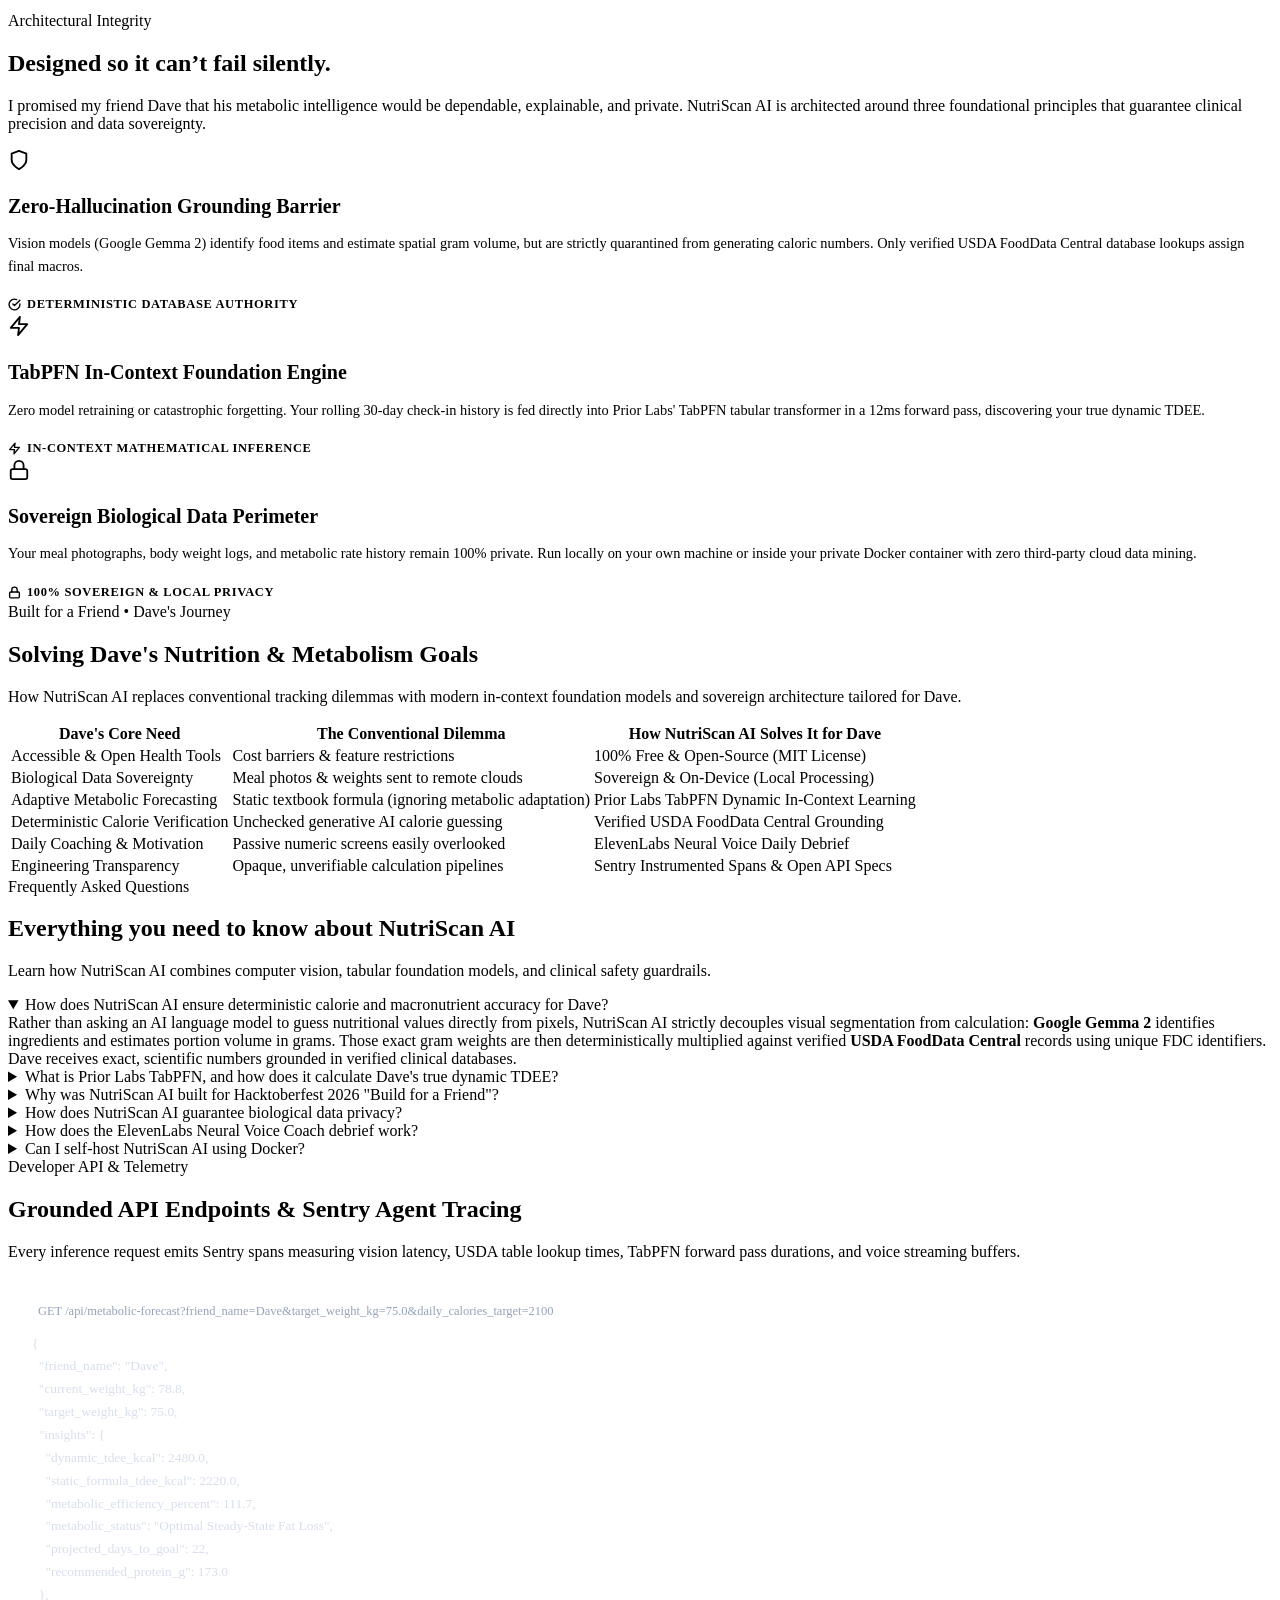
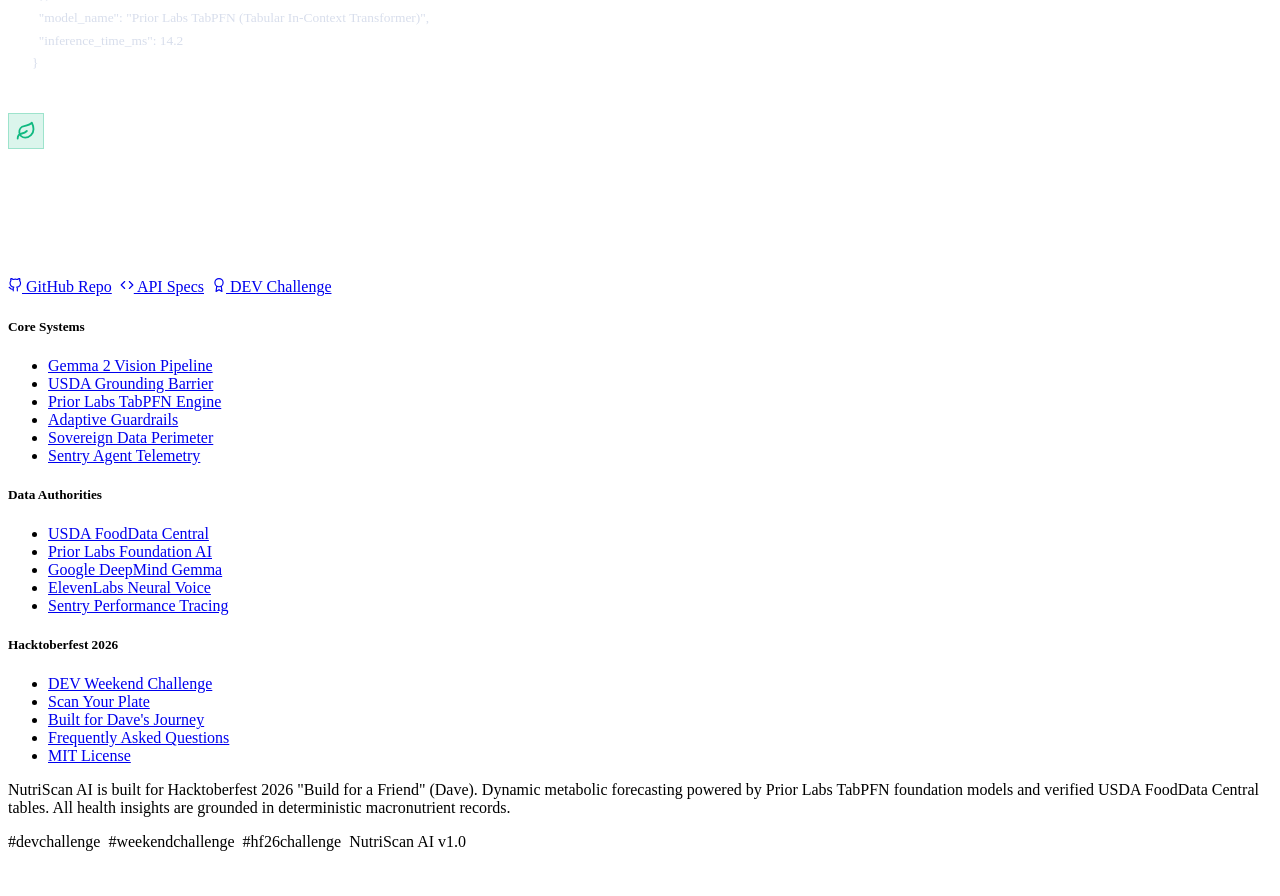
==== commit bae112a5: "docs: adopt first-person singular personal pronouns across narrative" ====
--- a/app/static/index.html
+++ b/app/static/index.html
@@ -109,7 +109,7 @@
         </h1>
 
         <p class="hero-subtitle">
-          Engineered for our friend <strong>Dave</strong> to bring clarity, precision, and complete privacy to his personal nutrition journey. 
+          Engineered for my friend <strong>Dave</strong> to bring clarity, precision, and complete privacy to his personal nutrition journey. 
           <strong>NutriScan AI</strong> scans your plate with <strong>Google Gemma 2</strong>, grounds every gram deterministically against <strong>USDA FoodData Central</strong>, and uses <strong>Prior Labs' TabPFN</strong> in-context learning to calculate your real dynamic metabolic expenditure and 28-day weight trajectory — 100% sovereign, private, and open source.
         </p>
 
@@ -229,7 +229,7 @@
         <div class="pipeline-card-top-stripe stripe-emerald"></div>
         <div class="pipeline-content">
           <span class="pipeline-eyebrow">Visual Perception & Nutrition Grounding</span>
-          <h3 class="pipeline-heading">Food labels hide actual density. We verify every gram.</h3>
+          <h3 class="pipeline-heading">Food labels hide actual density. I verify every gram.</h3>
           <p class="pipeline-desc">
             Vision models alone hallucinate calorie totals based on generic training patterns. NutriScan AI uses <strong>Google Gemma 2</strong> to identify food items and estimate spatial gram volume, then immediately cross-references verified <strong>USDA FoodData Central</strong> density tables.
           </p>
@@ -316,7 +316,7 @@
       <span class="section-eyebrow">Deterministic Food Intelligence</span>
       <h2 class="section-title">The Verified Nutrition & Ingredient Ledger</h2>
       <p class="section-desc">
-        We built this ledger so our friend Dave always has complete transparency into his meals. NutriScan AI binds every visual food item directly to verified USDA FoodData Central records with zero stochastic guesswork.
+        I built this ledger so my friend Dave always has complete transparency into his meals. NutriScan AI binds every visual food item directly to verified USDA FoodData Central records with zero stochastic guesswork.
       </p>
     </div>
 
@@ -590,7 +590,7 @@
       <span class="section-eyebrow">Architectural Integrity</span>
       <h2 class="section-title">Designed so it can’t fail silently.</h2>
       <p class="section-desc">
-        We promised our friend Dave that his metabolic intelligence would be dependable, explainable, and private. NutriScan AI is architected around three foundational principles that guarantee clinical precision and data sovereignty.
+        I promised my friend Dave that his metabolic intelligence would be dependable, explainable, and private. NutriScan AI is architected around three foundational principles that guarantee clinical precision and data sovereignty.
       </p>
     </div>
 
@@ -741,7 +741,7 @@
       <details class="faq-item">
         <summary>Why was NutriScan AI built for Hacktoberfest 2026 "Build for a Friend"?</summary>
         <div class="faq-answer">
-          Our friend Dave set an ambitious fitness goal: dropping from 78.8kg to 75.0kg of lean muscle for his autumn outdoor adventures. Dave needed a tool that was mathematically honest, adapted dynamically to his metabolism as his body changed, and kept his biological health records completely sovereign on his own device. We built NutriScan AI as a labor of love for Dave, uniting state-of-the-art open foundation models (Google Gemma 2, Prior Labs TabPFN) and verified USDA datasets into a supportive, open-source companion.
+          My friend Dave is an undergraduate university student who set a clear goal: reducing his weight healthily from 82.4 kg down to 75.0 kg while managing campus life, dining hall meals, and study hours. As a student on a budget, Dave couldn't afford $35/month paywalled apps and needed a mathematically honest tool that adapted to his active walking schedule across campus. I built NutriScan AI as a labor of love for Dave, uniting state-of-the-art open foundation models (Google Gemma 2, Prior Labs TabPFN) and verified USDA datasets into a supportive, open-source companion.
         </div>
       </details>
 
